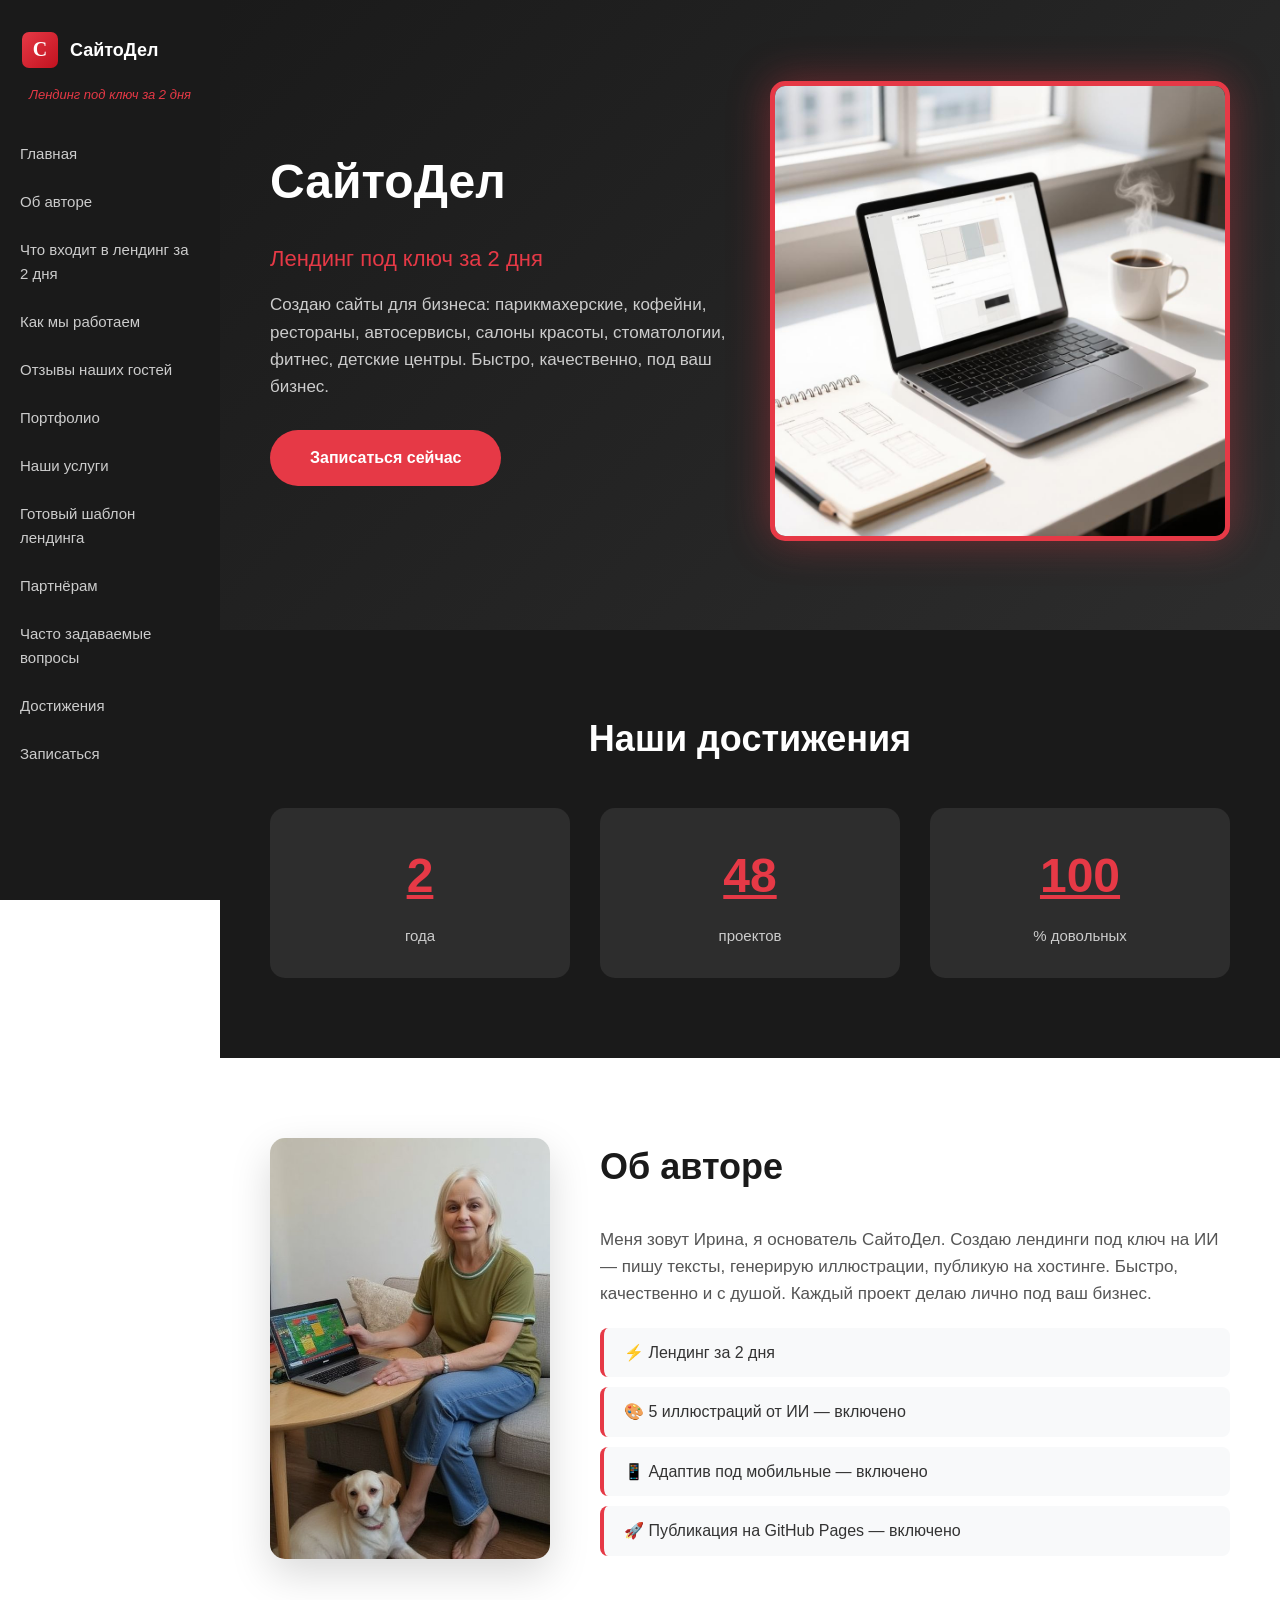
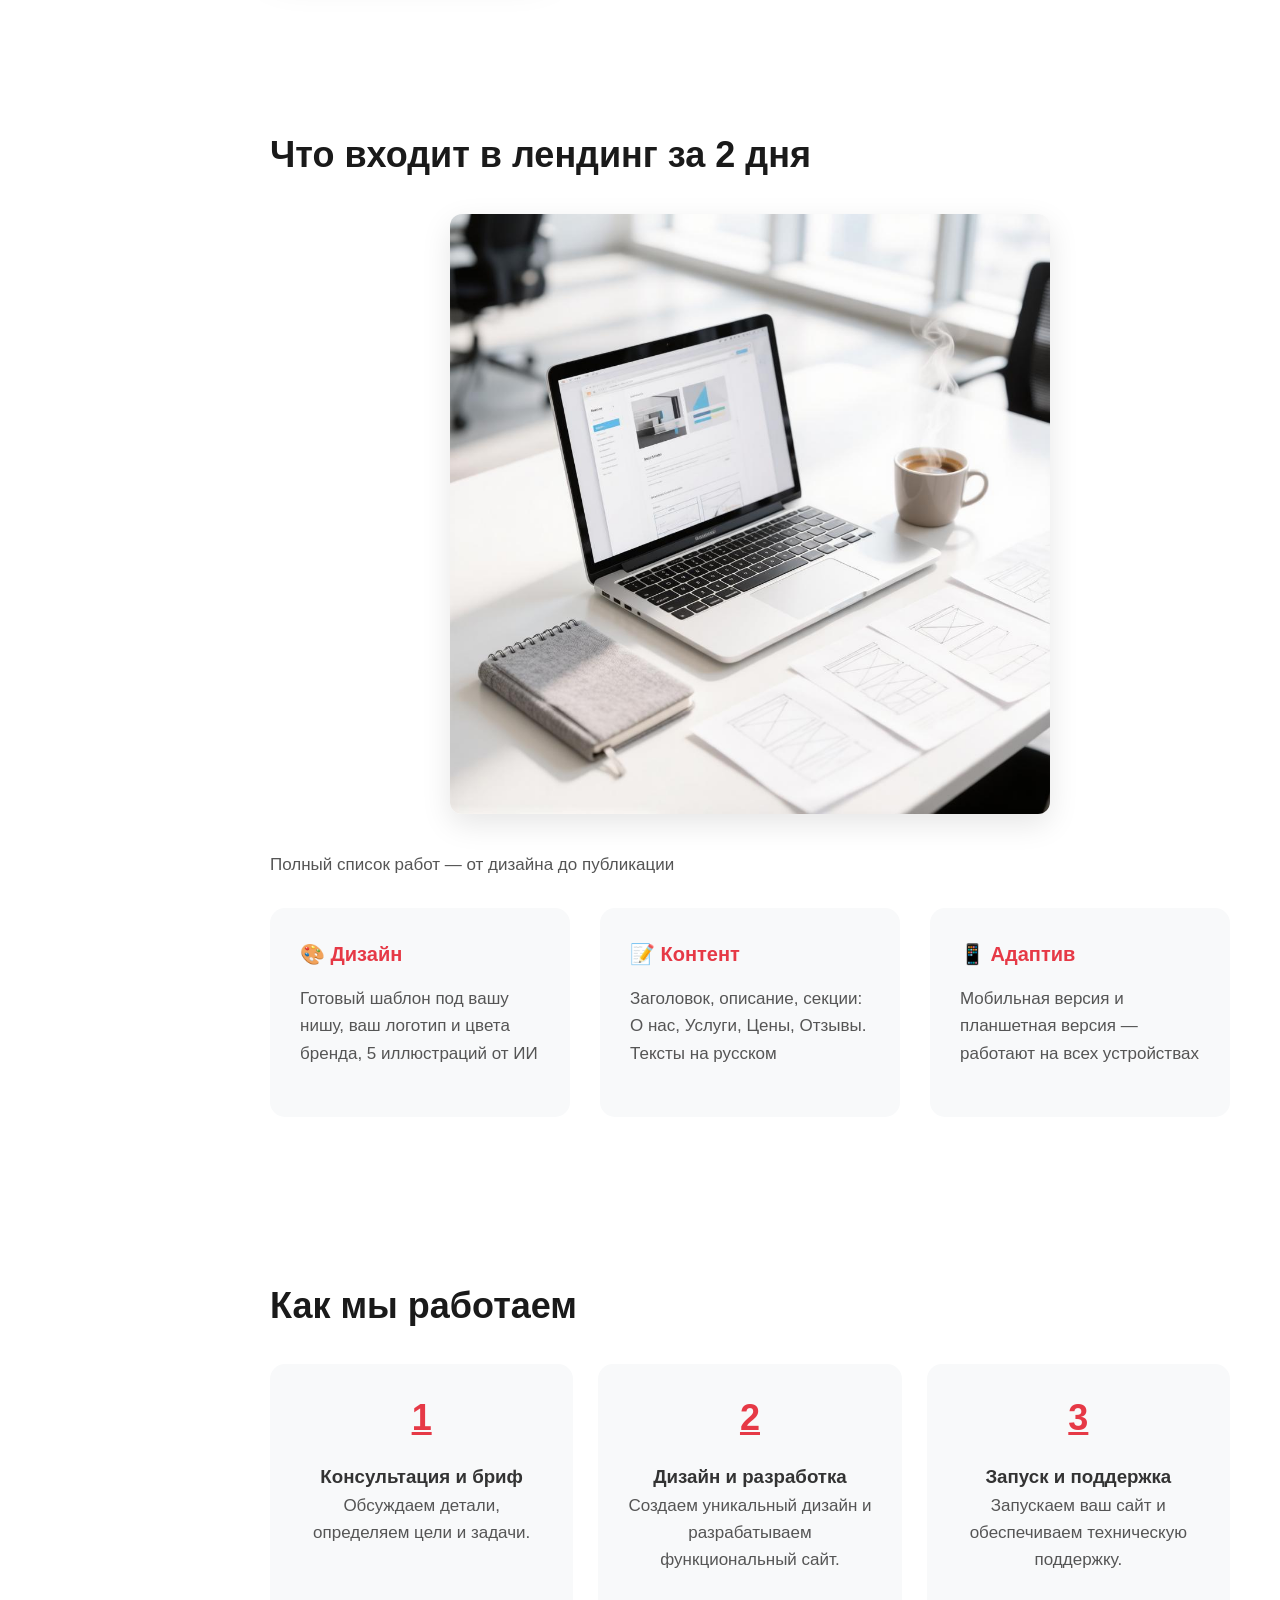
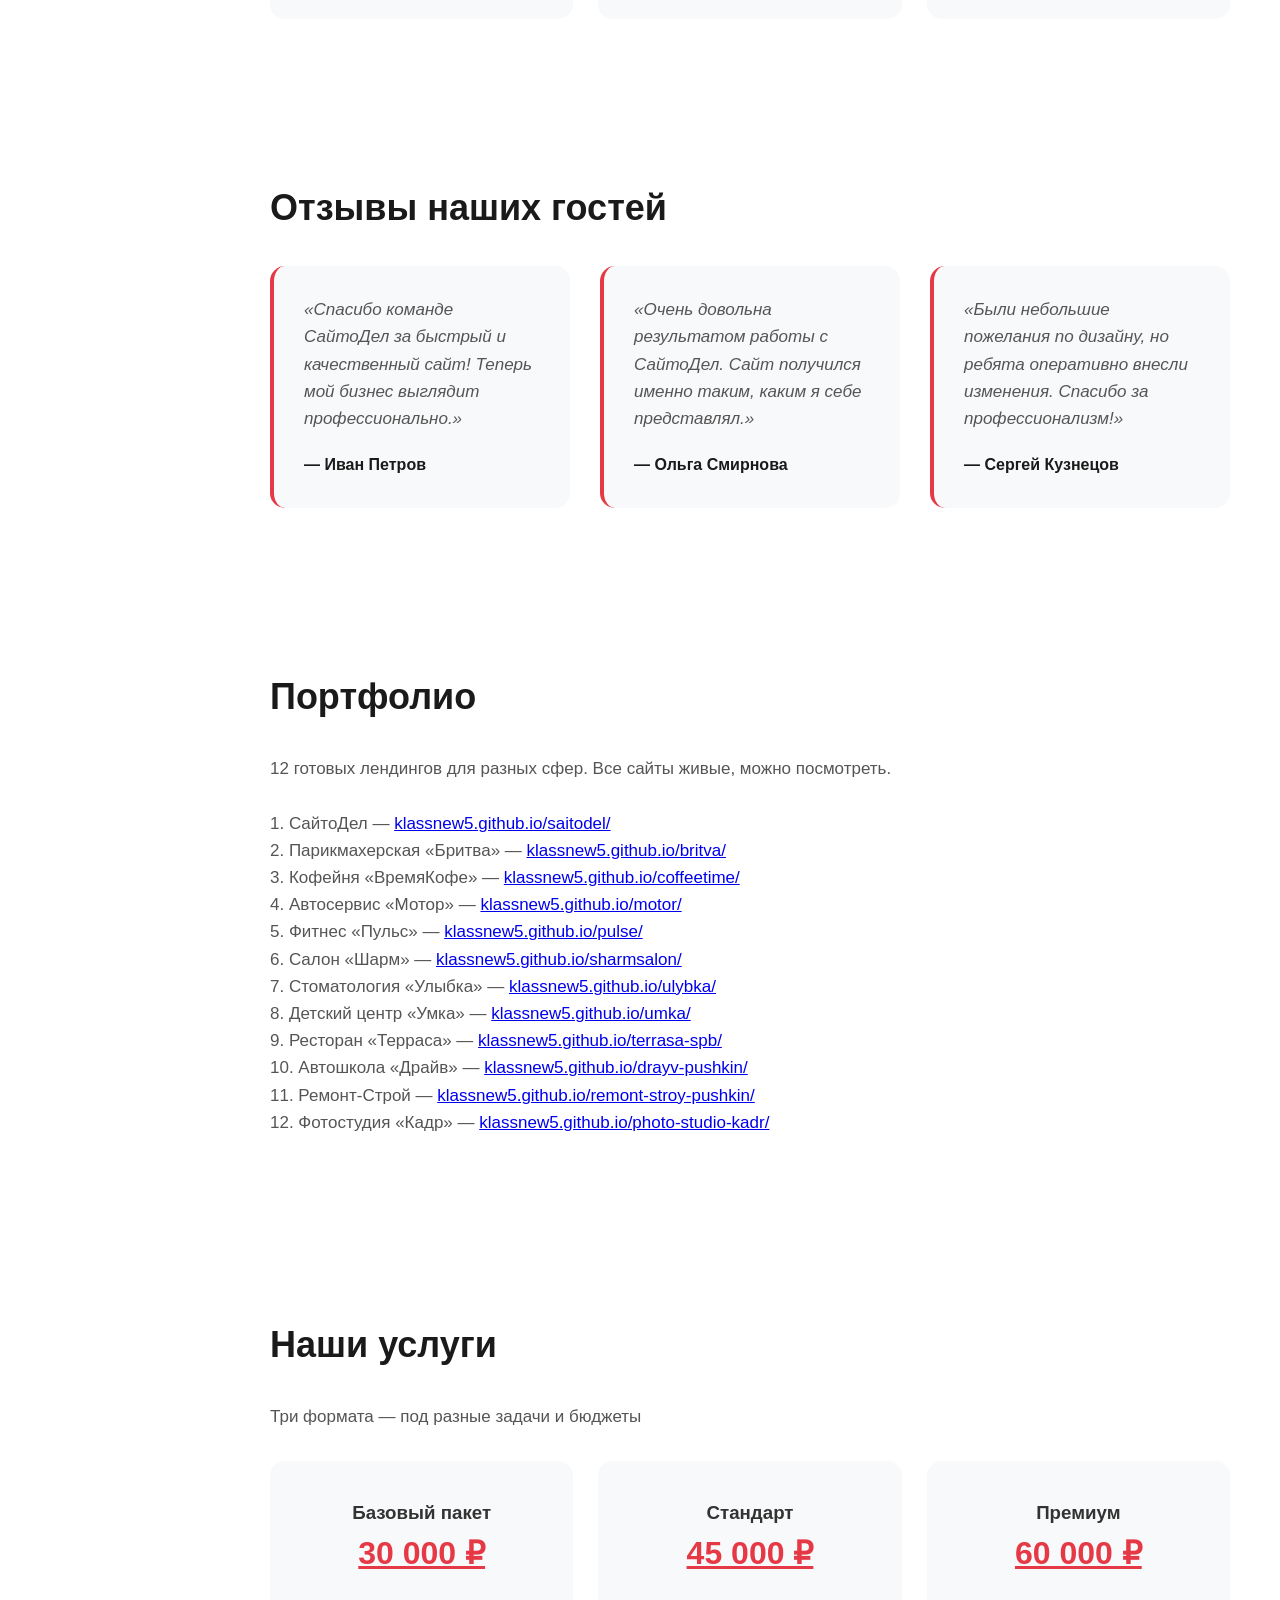
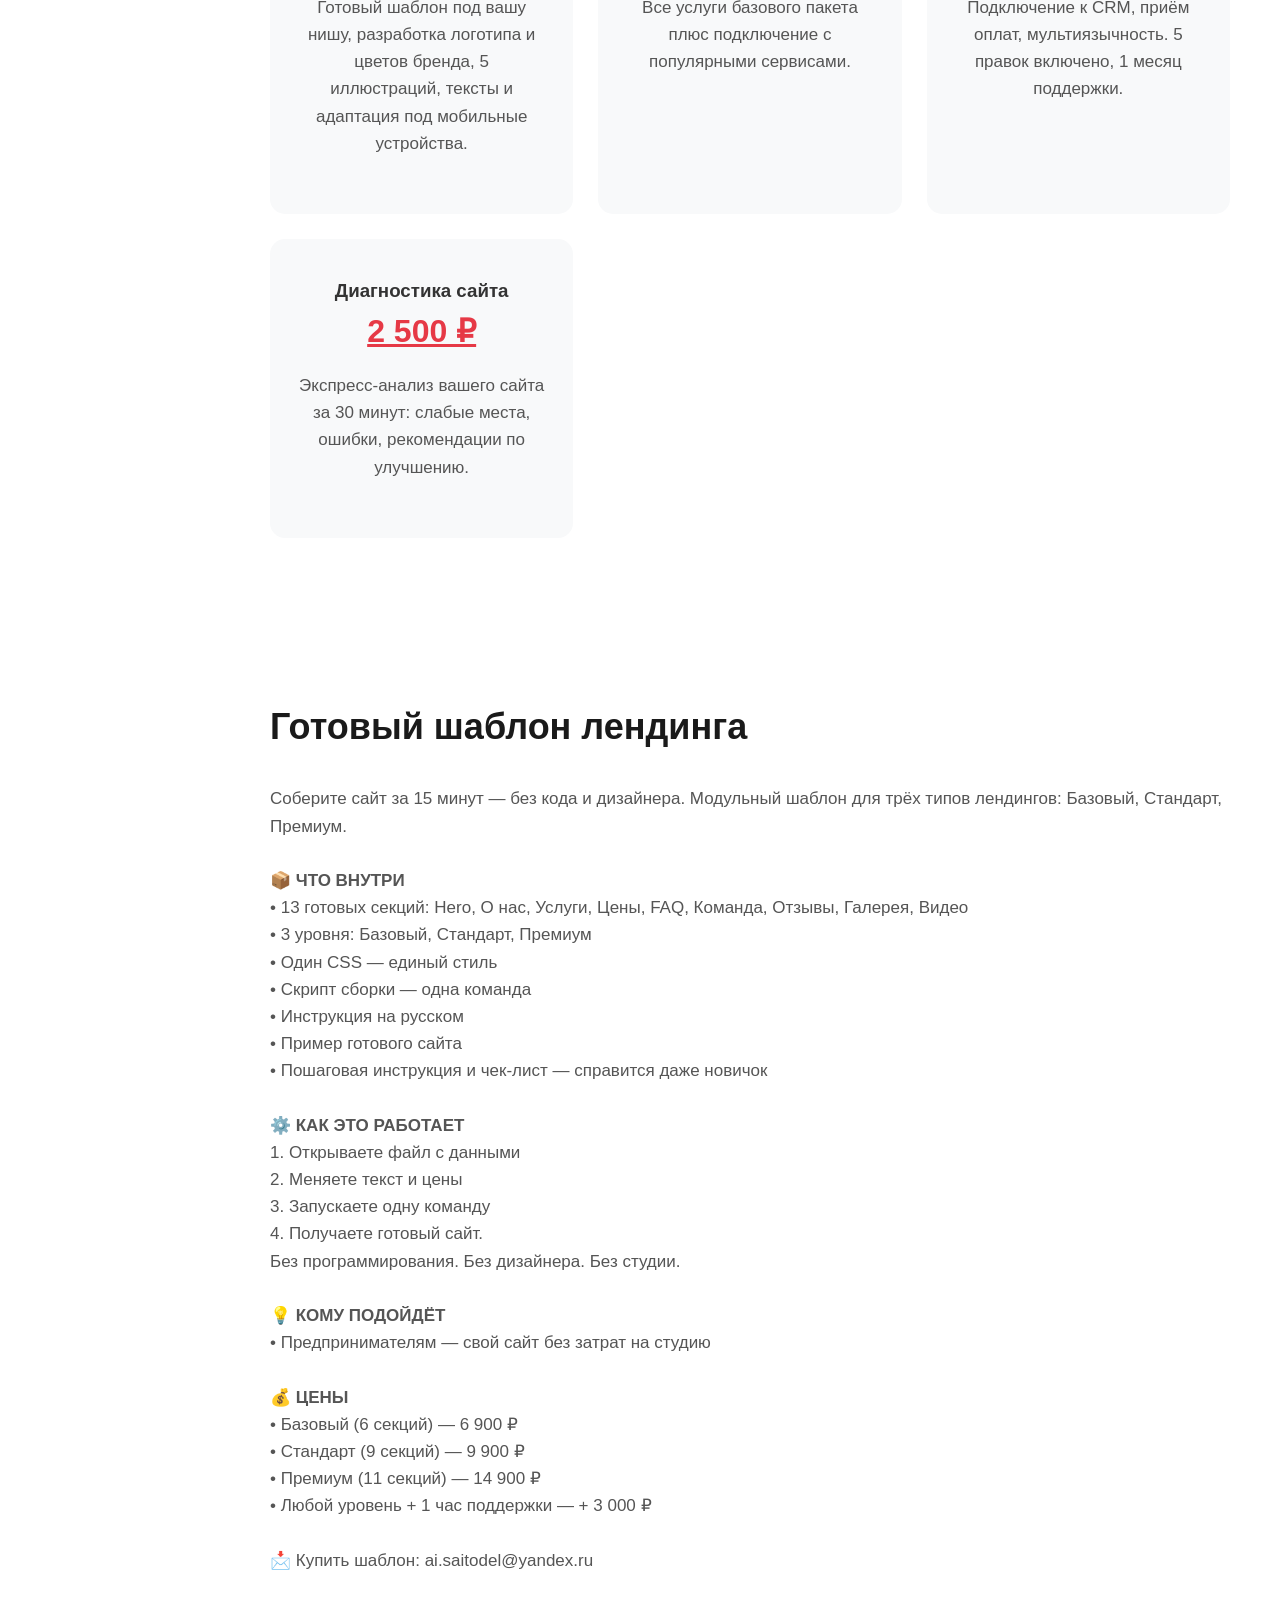
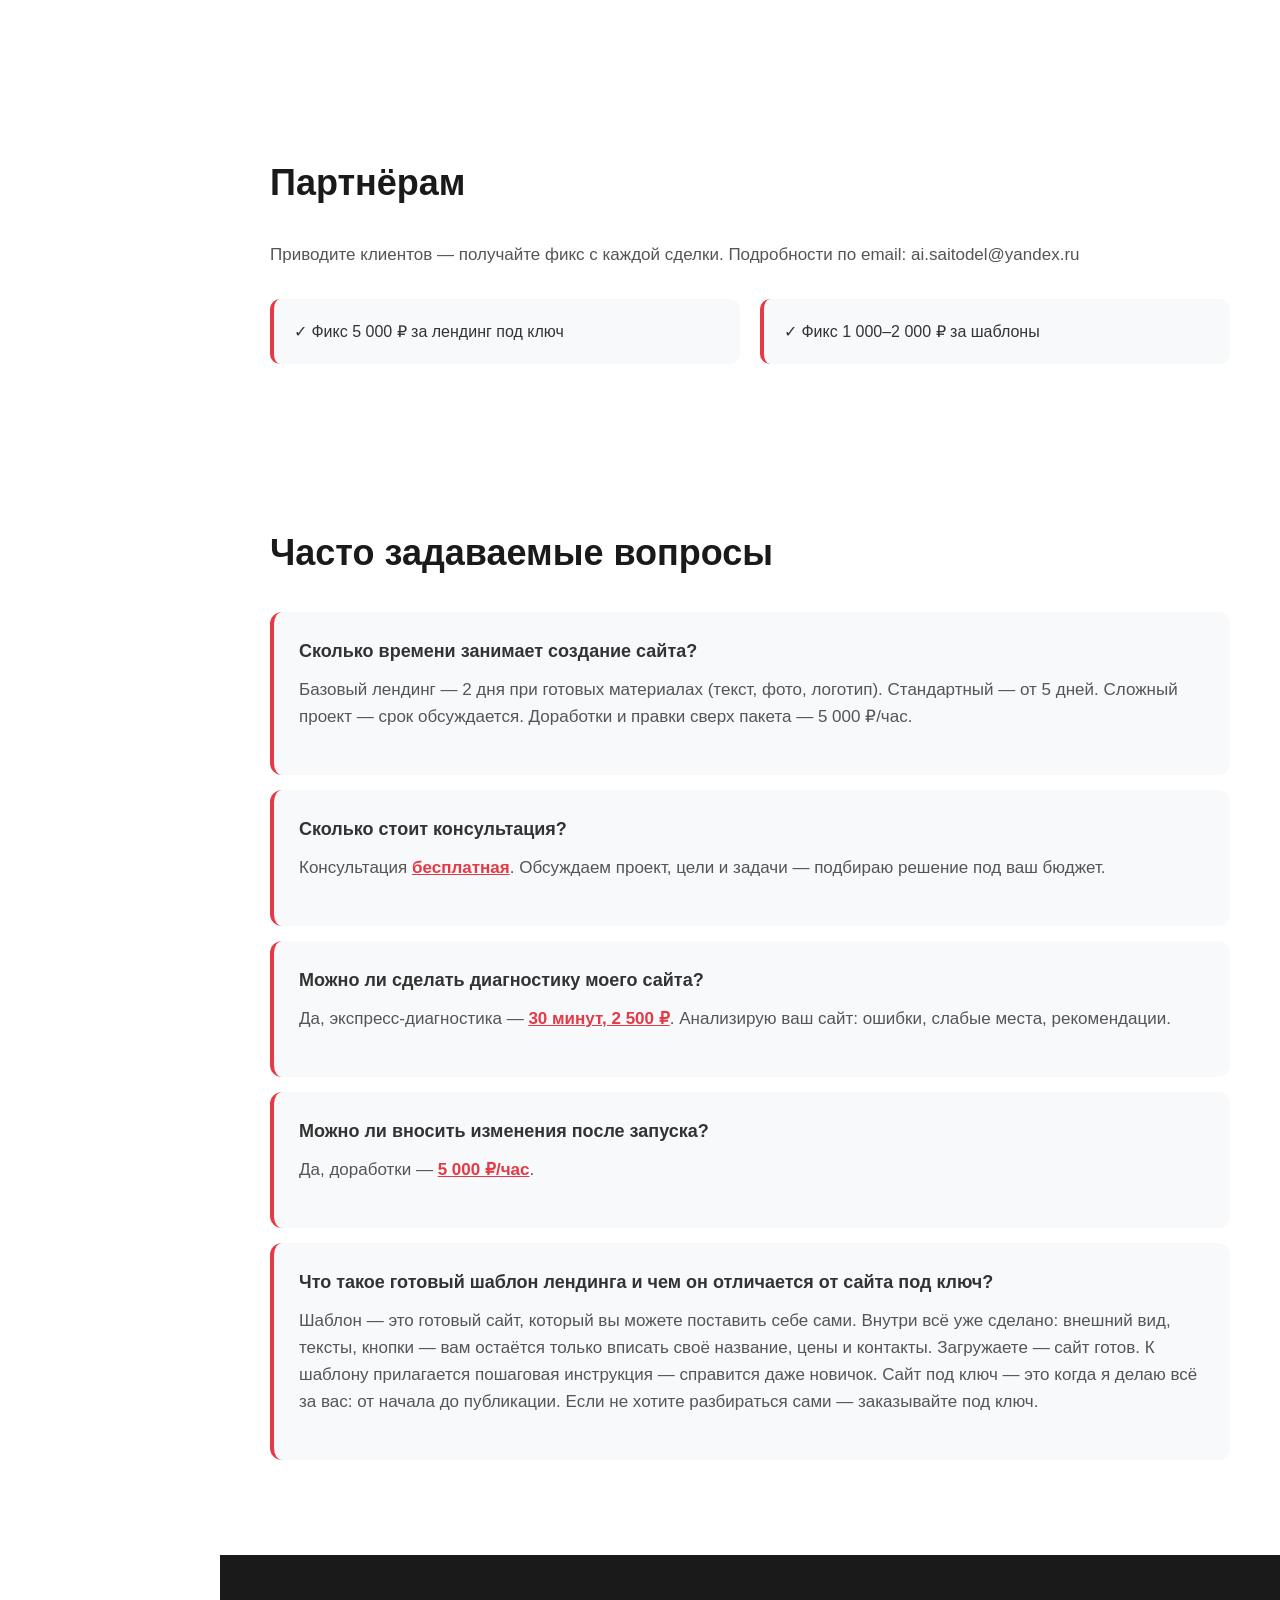
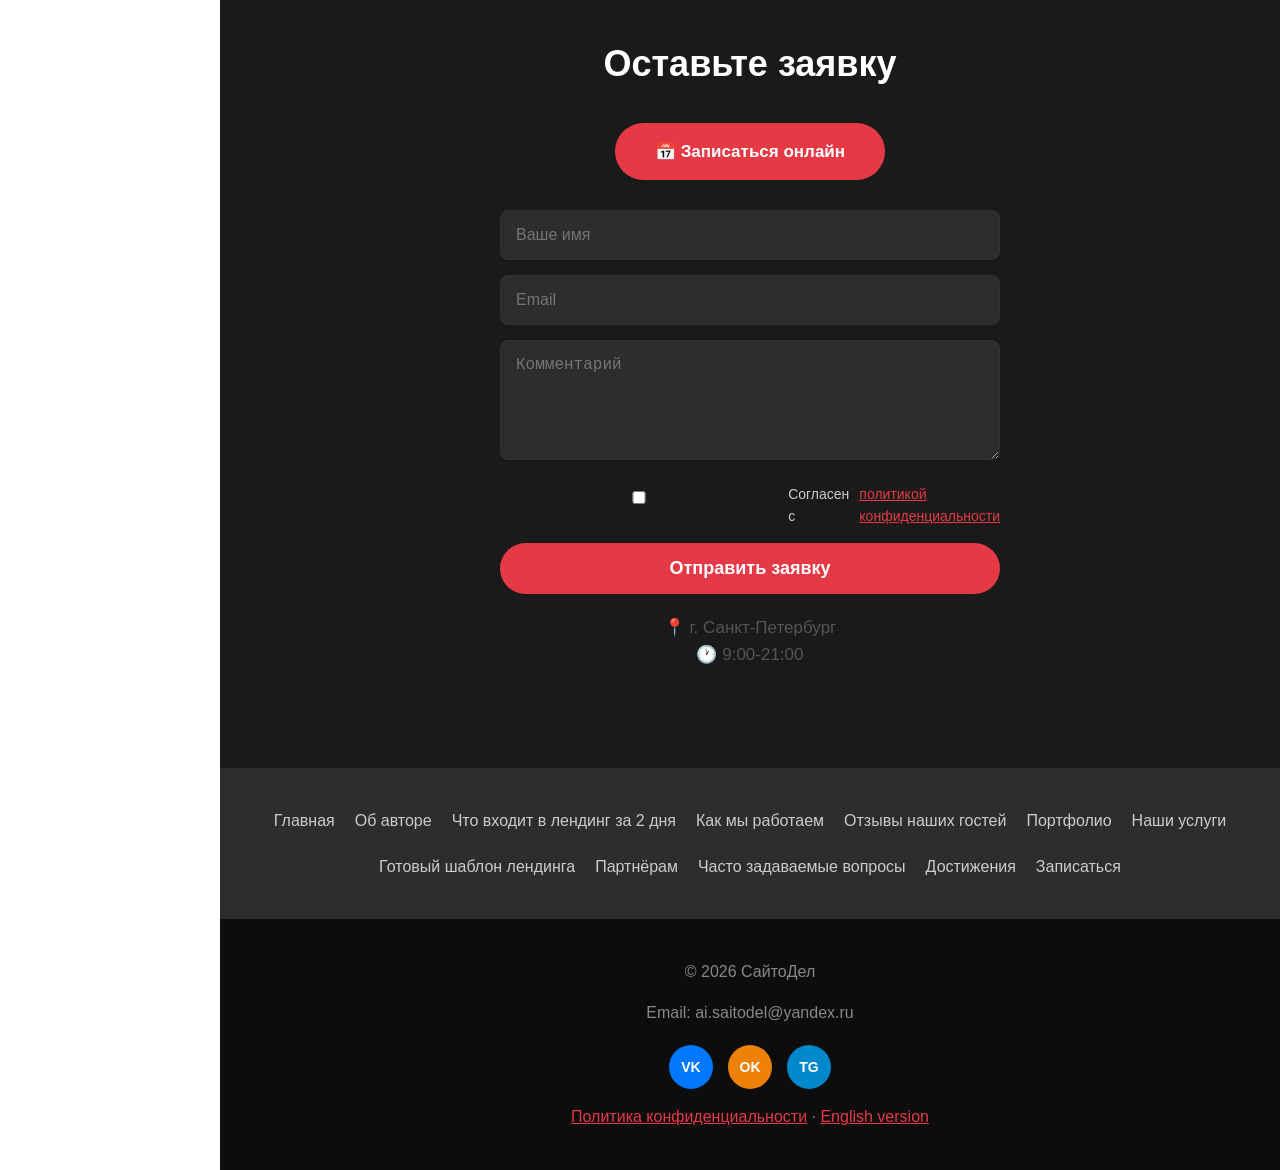
==== index.html @ d31af481 "Портфолио: 12 работ + Фотостудия Кадр" ====
<!DOCTYPE html>
<html lang="ru">
<head>
<meta charset="UTF-8">
<meta name="viewport" content="width=device-width, initial-scale=1.0">
<title>Создание сайтов под ключ за 2 дня | СайтоДел</title>
<meta name="description" content="Создай сайт своей мечты всего за 2 дня! Профессиональная разработка, адаптивный дизайн и SEO-оптимизация.">
<link rel="icon" href="images/favicon.png" type="image/png">
<link rel="stylesheet" href="style.css">
</head>
<body>
<aside class="sidebar">
<div class="sidebar-logo"><svg xmlns="http://www.w3.org/2000/svg" viewBox="0 0 200 200">
<defs>
<linearGradient id="g" x1="0%" y1="0%" x2="100%" y2="100%">
<stop offset="0%" style="stop-color:#e63946"/>
<stop offset="100%" style="stop-color:#c1121f"/>
</linearGradient>
</defs>
<rect x="10" y="10" width="180" height="180" rx="35" fill="url(#g)"/>
<text x="100" y="130" font-family="Arial Black" font-size="100" fill="white" text-anchor="middle">С</text>
</svg><span>СайтоДел</span></div>
<div class="sidebar-slogan">Лендинг под ключ за 2 дня</div>
<ul class="sidebar-menu"><li><a href="#hero">Главная</a></li><li><a href="#about_me">Об авторе</a></li><li><a href="#services">Что входит в лендинг за 2 дня</a></li><li><a href="#process">Как мы работаем</a></li><li><a href="#testimonials">Отзывы наших гостей</a></li><li><a href="#portfolio">Портфолио</a></li><li><a href="#pricing">Наши услуги</a></li><li><a href="#template">Готовый шаблон лендинга</a></li><li><a href="#partnership">Партнёрам</a></li><li><a href="#faq">Часто задаваемые вопросы</a></li><li><a href="#achievements">Достижения</a></li><li><a href="#contact">Записаться</a></li></ul>
</aside>
<main class="main-content">
<section class="hero" id="hero">
<div class="hero-content">
<h1>СайтоДел</h1>
<p class="subtitle">Лендинг под ключ за 2 дня</p>
<p class="description">Создаю сайты для бизнеса: парикмахерские, кофейни, рестораны, автосервисы, салоны красоты, стоматологии, фитнес, детские центры. Быстро, качественно, под ваш бизнес.</p>
<a href="#contact" class="cta-button">Записаться сейчас</a>
</div>
<div class="hero-img-wrap"><img src="images/hero.png" alt="Hero" class="hero-img"></div>
</section>
<section id="achievements" class="section achievements"><h2>Наши достижения</h2><div class="ach-grid"><div class="ach-card"><div class="ach-num"><span class="highlight">2</span></div><div class="ach-label">года</div></div><div class="ach-card"><div class="ach-num"><span class="highlight">48</span></div><div class="ach-label">проектов</div></div><div class="ach-card"><div class="ach-num"><span class="highlight">100</span></div><div class="ach-label">% довольных</div></div></div></section>

            <section id="about_me" class="section about-me">
                <div class="about-me-content">
                    <img src="images/about_me.jpg" alt="Автор" class="about-me-photo">
                    <div class="about-me-text">
                        <h2>Об авторе</h2>
                        <p>Меня зовут Ирина, я основатель СайтоДел. Создаю лендинги под ключ на ИИ — пишу тексты, генерирую иллюстрации, публикую на хостинге. Быстро, качественно и с душой. Каждый проект делаю лично под ваш бизнес.</p>
                        <ul class="features"><li>⚡ Лендинг за 2 дня</li><li>🎨 5 иллюстраций от ИИ — включено</li><li>📱 Адаптив под мобильные — включено</li><li>🚀 Публикация на GitHub Pages — включено</li></ul>
                    </div>
                </div>
            </section>
            <section id="services" class="section"><div class="section-content"><h2>Что входит в лендинг за 2 дня</h2><div class="img-wrap"><img src="images/services.png" alt="Что входит в лендинг за 2 дня" class="section-img"></div><p>Полный список работ — от дизайна до публикации</p><div class="items-grid"><div class="item"><h3>🎨 Дизайн</h3><p>Готовый шаблон под вашу нишу, ваш логотип и цвета бренда, 5 иллюстраций от ИИ</p></div><div class="item"><h3>📝 Контент</h3><p>Заголовок, описание, секции: О нас, Услуги, Цены, Отзывы. Тексты на русском</p></div><div class="item"><h3>📱 Адаптив</h3><p>Мобильная версия и планшетная версия — работают на всех устройствах</p></div></div></div></section><section id="process" class="section"><div class="section-content"><h2>Как мы работаем</h2><p></p><div class="process-grid"><div class="process-step"><div class="step-num"><span class="highlight">1</span></div><h3>Консультация и бриф</h3><p>Обсуждаем детали, определяем цели и задачи.</p></div><div class="process-step"><div class="step-num"><span class="highlight">2</span></div><h3>Дизайн и разработка</h3><p>Создаем уникальный дизайн и разрабатываем функциональный сайт.</p></div><div class="process-step"><div class="step-num"><span class="highlight">3</span></div><h3>Запуск и поддержка</h3><p>Запускаем ваш сайт и обеспечиваем техническую поддержку.</p></div></div></div></section><section id="testimonials" class="section"><div class="section-content"><h2>Отзывы наших гостей</h2><p></p><div class="items-grid"><div class="item testimonial"><p>«Спасибо команде СайтоДел за быстрый и качественный сайт! Теперь мой бизнес выглядит профессионально.»</p><strong>— Иван Петров</strong></div><div class="item testimonial"><p>«Очень довольна результатом работы с СайтоДел. Сайт получился именно таким, каким я себе представлял.»</p><strong>— Ольга Смирнова</strong></div><div class="item testimonial"><p>«Были небольшие пожелания по дизайну, но ребята оперативно внесли изменения. Спасибо за профессионализм!»</p><strong>— Сергей Кузнецов</strong></div></div></div></section><section id="portfolio" class="section"><div class="section-content"><h2>Портфолио</h2><p>12 готовых лендингов для разных сфер. Все сайты живые, можно посмотреть.<br><br>1. СайтоДел — <a href="https://klassnew5.github.io/saitodel/" target="_blank">klassnew5.github.io/saitodel/</a><br>2. Парикмахерская «Бритва» — <a href="https://klassnew5.github.io/britva/" target="_blank">klassnew5.github.io/britva/</a><br>3. Кофейня «ВремяКофе» — <a href="https://klassnew5.github.io/coffeetime/" target="_blank">klassnew5.github.io/coffeetime/</a><br>4. Автосервис «Мотор» — <a href="https://klassnew5.github.io/motor/" target="_blank">klassnew5.github.io/motor/</a><br>5. Фитнес «Пульс» — <a href="https://klassnew5.github.io/pulse/" target="_blank">klassnew5.github.io/pulse/</a><br>6. Салон «Шарм» — <a href="https://klassnew5.github.io/sharmsalon/" target="_blank">klassnew5.github.io/sharmsalon/</a><br>7. Стоматология «Улыбка» — <a href="https://klassnew5.github.io/ulybka/" target="_blank">klassnew5.github.io/ulybka/</a><br>8. Детский центр «Умка» — <a href="https://klassnew5.github.io/umka/" target="_blank">klassnew5.github.io/umka/</a><br>9. Ресторан «Терраса» — <a href="https://klassnew5.github.io/terrasa-spb/" target="_blank">klassnew5.github.io/terrasa-spb/</a><br>10. Автошкола «Драйв» — <a href="https://klassnew5.github.io/drayv-pushkin/" target="_blank">klassnew5.github.io/drayv-pushkin/</a><br>11. Ремонт-Строй — <a href="https://klassnew5.github.io/remont-stroy-pushkin/" target="_blank">klassnew5.github.io/remont-stroy-pushkin/</a><br>12. Фотостудия «Кадр» — <a href="https://klassnew5.github.io/photo-studio-kadr/" target="_blank">klassnew5.github.io/photo-studio-kadr/</a></p></div></section><section id="pricing" class="section"><div class="section-content"><h2>Наши услуги</h2><p>Три формата — под разные задачи и бюджеты</p><div class="pricing-grid"><div class="price-card"><h3>Базовый пакет</h3><div class="price"><span class="highlight">30 000 ₽</span></div><p>Готовый шаблон под вашу нишу, разработка логотипа и цветов бренда, 5 иллюстраций, тексты и адаптация под мобильные устройства.</p></div><div class="price-card"><h3>Стандарт</h3><div class="price"><span class="highlight">45 000 ₽</span></div><p>Все услуги базового пакета плюс подключение с популярными сервисами.</p></div><div class="price-card"><h3>Премиум</h3><div class="price"><span class="highlight">60 000 ₽</span></div><p>Подключение к CRM, приём оплат, мультиязычность. 5 правок включено, 1 месяц поддержки.</p></div><div class="price-card"><h3>Диагностика сайта</h3><div class="price"><span class="highlight">2 500 ₽</span></div><p>Экспресс-анализ вашего сайта за 30 минут: слабые места, ошибки, рекомендации по улучшению.</p></div></div></div></section><section id="template" class="section"><div class="section-content"><h2>Готовый шаблон лендинга</h2><p>Соберите сайт за 15 минут — без кода и дизайнера. Модульный шаблон для трёх типов лендингов: Базовый, Стандарт, Премиум.<br><br><strong>📦 ЧТО ВНУТРИ</strong><br>• 13 готовых секций: Hero, О нас, Услуги, Цены, FAQ, Команда, Отзывы, Галерея, Видео<br>• 3 уровня: Базовый, Стандарт, Премиум<br>• Один CSS — единый стиль<br>• Скрипт сборки — одна команда<br>• Инструкция на русском<br>• Пример готового сайта<br>• Пошаговая инструкция и чек-лист — справится даже новичок<br><br><strong>⚙️ КАК ЭТО РАБОТАЕТ</strong><br>1. Открываете файл с данными<br>2. Меняете текст и цены<br>3. Запускаете одну команду<br>4. Получаете готовый сайт.<br>Без программирования. Без дизайнера. Без студии.<br><br><strong>💡 КОМУ ПОДОЙДЁТ</strong><br>• Предпринимателям — свой сайт без затрат на студию<br><br><strong>💰 ЦЕНЫ</strong><br>• Базовый (6 секций) — 6 900 ₽<br>• Стандарт (9 секций) — 9 900 ₽<br>• Премиум (11 секций) — 14 900 ₽<br>• Любой уровень + 1 час поддержки — + 3 000 ₽<br><br>📩 Купить шаблон: ai.saitodel@yandex.ru</p></div></section><section id="partnership" class="section"><div class="section-content"><h2>Партнёрам</h2><p>Приводите клиентов — получайте фикс с каждой сделки. Подробности по email: ai.saitodel@yandex.ru</p><ul class="features"><li>✓ Фикс 5 000 ₽ за лендинг под ключ</li><li>✓ Фикс 1 000–2 000 ₽ за шаблоны</li></ul></div></section><section id="faq" class="section"><div class="section-content"><h2>Часто задаваемые вопросы</h2><p></p><div class="faq-list"><div class="faq-item"><h3>Сколько времени занимает создание сайта?</h3><p>Базовый лендинг — 2 дня при готовых материалах (текст, фото, логотип). Стандартный — от 5 дней. Сложный проект — срок обсуждается. Доработки и правки сверх пакета — 5 000 ₽/час.</p></div><div class="faq-item"><h3>Сколько стоит консультация?</h3><p>Консультация <span class="highlight">бесплатная</span>. Обсуждаем проект, цели и задачи — подбираю решение под ваш бюджет.</p></div><div class="faq-item"><h3>Можно ли сделать диагностику моего сайта?</h3><p>Да, экспресс-диагностика — <span class="highlight">30 минут, 2 500 ₽</span>. Анализирую ваш сайт: ошибки, слабые места, рекомендации.</p></div><div class="faq-item"><h3>Можно ли вносить изменения после запуска?</h3><p>Да, доработки — <span class="highlight">5 000 ₽/час</span>.</p></div><div class="faq-item"><h3>Что такое готовый шаблон лендинга и чем он отличается от сайта под ключ?</h3><p>Шаблон — это готовый сайт, который вы можете поставить себе сами. Внутри всё уже сделано: внешний вид, тексты, кнопки — вам остаётся только вписать своё название, цены и контакты. Загружаете — сайт готов. К шаблону прилагается пошаговая инструкция — справится даже новичок. Сайт под ключ — это когда я делаю всё за вас: от начала до публикации. Если не хотите разбираться сами — заказывайте под ключ.</p></div></div></div></section>


<section id="contact" class="section contact">
<h2>Оставьте заявку</h2>
<p class="calendly-link"><a href="https://calendly.com/" target="_blank" class="cta-button">📅 Записаться онлайн</a></p>
<form id="contact-form">
<input type="text" placeholder="Ваше имя" required>
<input type="text" placeholder="Email" required>
<textarea placeholder="Комментарий"></textarea>
<label class="checkbox-label"><input type="checkbox" required> Согласен с <a href="privacy.html" target="_blank">политикой конфиденциальности</a></label>
<button type="submit">Отправить заявку</button>
</form>

<p class="contact-info">📍 г. Санкт-Петербург<br>🕐 9:00-21:00</p>
</section>
<nav class="bottom-menu"><ul><li><a href="#hero">Главная</a></li><li><a href="#about_me">Об авторе</a></li><li><a href="#services">Что входит в лендинг за 2 дня</a></li><li><a href="#process">Как мы работаем</a></li><li><a href="#testimonials">Отзывы наших гостей</a></li><li><a href="#portfolio">Портфолио</a></li><li><a href="#pricing">Наши услуги</a></li><li><a href="#template">Готовый шаблон лендинга</a></li><li><a href="#partnership">Партнёрам</a></li><li><a href="#faq">Часто задаваемые вопросы</a></li><li><a href="#achievements">Достижения</a></li><li><a href="#contact">Записаться</a></li></ul></nav>
<footer>
<p>© 2026 СайтоДел</p>
<div class="contacts"><p>Email: ai.saitodel@yandex.ru</p></div>
<div class="social-links"><a href="https://vk.ru/klassik5_dev" target="_blank" class="social-icon vk" title="ВКонтакте">VK</a><a href="https://ok.ru/group/70000058787189" target="_blank" class="social-icon ok" title="Одноклассники">OK</a><a href="https://t.me/saitodel_spb" target="_blank" class="social-icon tg" title="Telegram">TG</a></div>
<p class="privacy-link"><a href="privacy.html">Политика конфиденциальности</a> · <a href="en.html">English version</a></p>
</footer>
</main>
<script src="script.js"></script>
</body>
</html>
---- style.css ----
* { margin: 0; padding: 0; box-sizing: border-box; }
body { font-family: 'Segoe UI', sans-serif; line-height: 1.6; color: #333; background: #fff; }
.sidebar { position: fixed; left: 0; top: 0; width: 220px; height: 100vh; background: #1a1a1a; color: #fff; padding: 30px 20px; overflow-y: auto; z-index: 100; }
.sidebar-logo { display: flex; align-items: center; gap: 10px; font-size: 18px; font-weight: bold; margin-bottom: 15px; word-break: break-word; }
.sidebar-logo svg { height: 40px; width: auto; flex-shrink: 0; }
.sidebar-slogan { color: #e63946; font-style: italic; font-size: 13px; margin-bottom: 30px; text-align: center; }
.sidebar-menu { list-style: none; }
.sidebar-menu li { margin-bottom: 12px; }
.sidebar-menu a { color: #ccc; text-decoration: none; font-size: 15px; display: block; padding: 6px 0; }
.sidebar-menu a:hover { color: #e63946; }
.main-content { margin-left: 220px; }
.hero { display: grid; grid-template-columns: 1fr 1fr; gap: 40px; padding: 80px 50px; background: linear-gradient(135deg, #1a1a1a 0%, #2d2d2d 100%); color: #fff; align-items: center; min-height: 70vh; }
.hero-content h1 { font-size: 48px; margin-bottom: 20px; }
.hero-content .subtitle { font-size: 22px; color: #e63946; margin-bottom: 15px; font-weight: 500; }
.hero-content .description { font-size: 17px; color: #ccc; margin-bottom: 30px; }
.hero-img-wrap { text-align: center; }
.hero-img { width: 100%; max-width: 500px; border: 5px solid #e63946; box-shadow: 0 0 40px rgba(230,57,70,0.4); border-radius: 15px; }
.cta-button { display: inline-block; background: #e63946; color: #fff; padding: 15px 40px; border-radius: 30px; text-decoration: none; font-weight: bold; transition: all 0.3s; }
.cta-button:hover { background: #c1121f; transform: scale(1.05); }
.section { padding: 80px 50px; max-width: 1100px; }
.section h2 { font-size: 36px; margin-bottom: 30px; color: #1a1a1a; }
.section p { font-size: 17px; color: #555; margin-bottom: 20px; }
.img-wrap { text-align: center; margin: 30px 0; }
.section-img { max-width: 600px; width: 100%; border-radius: 12px; box-shadow: 0 10px 30px rgba(0,0,0,0.1); }

/* Секция «Об авторе» — фото слева, текст справа */
.section.about-me { max-width: 1100px; }
.about-me-content { display: grid; grid-template-columns: 280px 1fr; gap: 50px; align-items: start; }
.about-me-photo { width: 100%; max-width: 280px; height: auto; border-radius: 15px; box-shadow: 0 10px 25px rgba(0,0,0,0.15); }
.about-me-photo { width: 100%; border-radius: 15px; box-shadow: 0 15px 40px rgba(0,0,0,0.15); }
.about-me-text h2 { text-align: left; }
.about-me-text .features { display: block; margin-top: 20px; }
.about-me-text .features li { background: #f8f9fa; padding: 12px 20px; border-radius: 8px; border-left: 4px solid #e63946; margin-bottom: 10px; font-weight: 500; }
@media (max-width: 900px) { .about-me-content { grid-template-columns: 1fr; } }

.features { list-style: none; display: grid; grid-template-columns: repeat(auto-fit, minmax(250px, 1fr)); gap: 20px; margin-top: 30px; }
.features li { background: #f8f9fa; padding: 20px; border-radius: 10px; border-left: 4px solid #e63946; font-weight: 500; }
.items-grid { display: grid; grid-template-columns: repeat(auto-fit, minmax(280px, 1fr)); gap: 30px; margin-top: 30px; }
.item { background: #f8f9fa; padding: 30px; border-radius: 15px; }
.item h3 { color: #e63946; margin-bottom: 15px; font-size: 20px; }
.testimonial { border-left: 4px solid #e63946; font-style: italic; }
.testimonial strong { display: block; margin-top: 10px; color: #1a1a1a; font-style: normal; }
.process-grid { display: grid; grid-template-columns: repeat(auto-fit, minmax(200px, 1fr)); gap: 25px; margin-top: 30px; }
.process-step { background: #f8f9fa; padding: 25px; border-radius: 15px; text-align: center; }
.step-num { font-size: 36px; font-weight: bold; color: #e63946; margin-bottom: 15px; }
.pricing-grid { display: grid; grid-template-columns: repeat(auto-fit, minmax(250px, 1fr)); gap: 25px; margin-top: 30px; }
.price-card { background: #f8f9fa; padding: 35px 25px; border-radius: 15px; text-align: center; border: 2px solid transparent; }
.price-card:hover { border-color: #e63946; }
.price { font-size: 32px; font-weight: bold; color: #e63946; margin-bottom: 15px; }
.faq-list { margin-top: 30px; }
.faq-item { background: #f8f9fa; padding: 25px; border-radius: 12px; margin-bottom: 15px; border-left: 4px solid #e63946; }
.faq-item h3 { margin-bottom: 10px; font-size: 18px; }
.highlight { color: #e63946; font-weight: bold; text-decoration: underline; }
.achievements { background: #1a1a1a; color: #fff; max-width: 100%; }
.achievements h2 { color: #fff; text-align: center; }
.ach-grid { display: grid; grid-template-columns: repeat(auto-fit, minmax(180px, 1fr)); gap: 30px; margin-top: 40px; }
.ach-card { text-align: center; padding: 30px 20px; background: #2d2d2d; border-radius: 15px; }
.ach-num { font-size: 48px; font-weight: bold; color: #e63946; margin-bottom: 10px; }
.ach-label { color: #ccc; font-size: 15px; }
.partners { background: #f8f9fa; max-width: 100%; }
.partners-grid { display: grid; grid-template-columns: repeat(auto-fit, minmax(180px, 1fr)); gap: 25px; margin-top: 30px; }
.partner-logo { background: #fff; padding: 30px; border-radius: 12px; text-align: center; font-weight: bold; color: #555; box-shadow: 0 5px 15px rgba(0,0,0,0.05); }
.certificates { max-width: 1100px; }
.certs-grid { display: grid; grid-template-columns: repeat(auto-fit, minmax(280px, 1fr)); gap: 25px; margin-top: 30px; }
.cert-item { background: #f8f9fa; padding: 30px; border-radius: 15px; border-left: 4px solid #e63946; }
.cert-item h3 { color: #1a1a1a; margin-bottom: 10px; }
.contact { background: #1a1a1a; color: #fff; max-width: 100%; padding: 80px 50px; }
.contact h2 { color: #fff; text-align: center; }
.calendly-link { text-align: center; margin: 20px 0; }
#contact-form { max-width: 500px; margin: 30px auto 0; }
#contact-form input, #contact-form textarea { width: 100%; padding: 15px; margin-bottom: 15px; border: 1px solid #333; border-radius: 8px; background: #2d2d2d; color: #fff; font-size: 16px; }
#contact-form textarea { height: 120px; }
.checkbox-label { display: flex; align-items: center; gap: 10px; color: #ccc; font-size: 14px; margin-bottom: 15px; }
.checkbox-label a { color: #e63946; }
#contact-form button { background: #e63946; color: #fff; padding: 15px 40px; border: none; border-radius: 30px; cursor: pointer; font-size: 18px; font-weight: bold; width: 100%; }
#contact-form button:hover { background: #c1121f; }
.map-wrap { max-width: 800px; margin: 40px auto 20px; border-radius: 15px; overflow: hidden; }
.contact-info { text-align: center; color: #ccc; margin-top: 20px; }
.bottom-menu { background: #2d2d2d; padding: 40px 50px; }
.bottom-menu ul { display: flex; flex-wrap: wrap; gap: 20px; list-style: none; justify-content: center; }
.bottom-menu a { color: #ccc; text-decoration: none; }
.bottom-menu a:hover { color: #e63946; }
footer { background: #0d0d0d; color: #888; padding: 40px 50px; text-align: center; }
footer .contacts { margin-top: 15px; }
.social-links { margin-top: 20px; display: flex; gap: 15px; justify-content: center; flex-wrap: wrap; }
.social-icon { display: inline-flex; align-items: center; justify-content: center; width: 44px; height: 44px; border-radius: 50%; background: #1a1a1a; color: #fff; text-decoration: none; font-weight: 700; font-size: 14px; transition: all 0.3s; }
.social-icon:hover { transform: translateY(-3px); box-shadow: 0 6px 16px rgba(230, 57, 70, 0.4); }
.social-icon.vk { background: #0077FF; }
.social-icon.ok { background: #EE8208; }
.social-icon.tg { background: #0088cc; }
.privacy-link { margin-top: 15px; }
.privacy-link a { color: #e63946; }
@media (max-width: 900px) {
.sidebar { position: static; width: 100%; height: auto; }
.sidebar-menu { display: flex; flex-wrap: wrap; gap: 15px; }
.main-content { margin-left: 0; }
.hero { grid-template-columns: 1fr; padding: 40px 20px; }
.hero-content h1 { font-size: 32px; }
.section { padding: 50px 20px; }
}
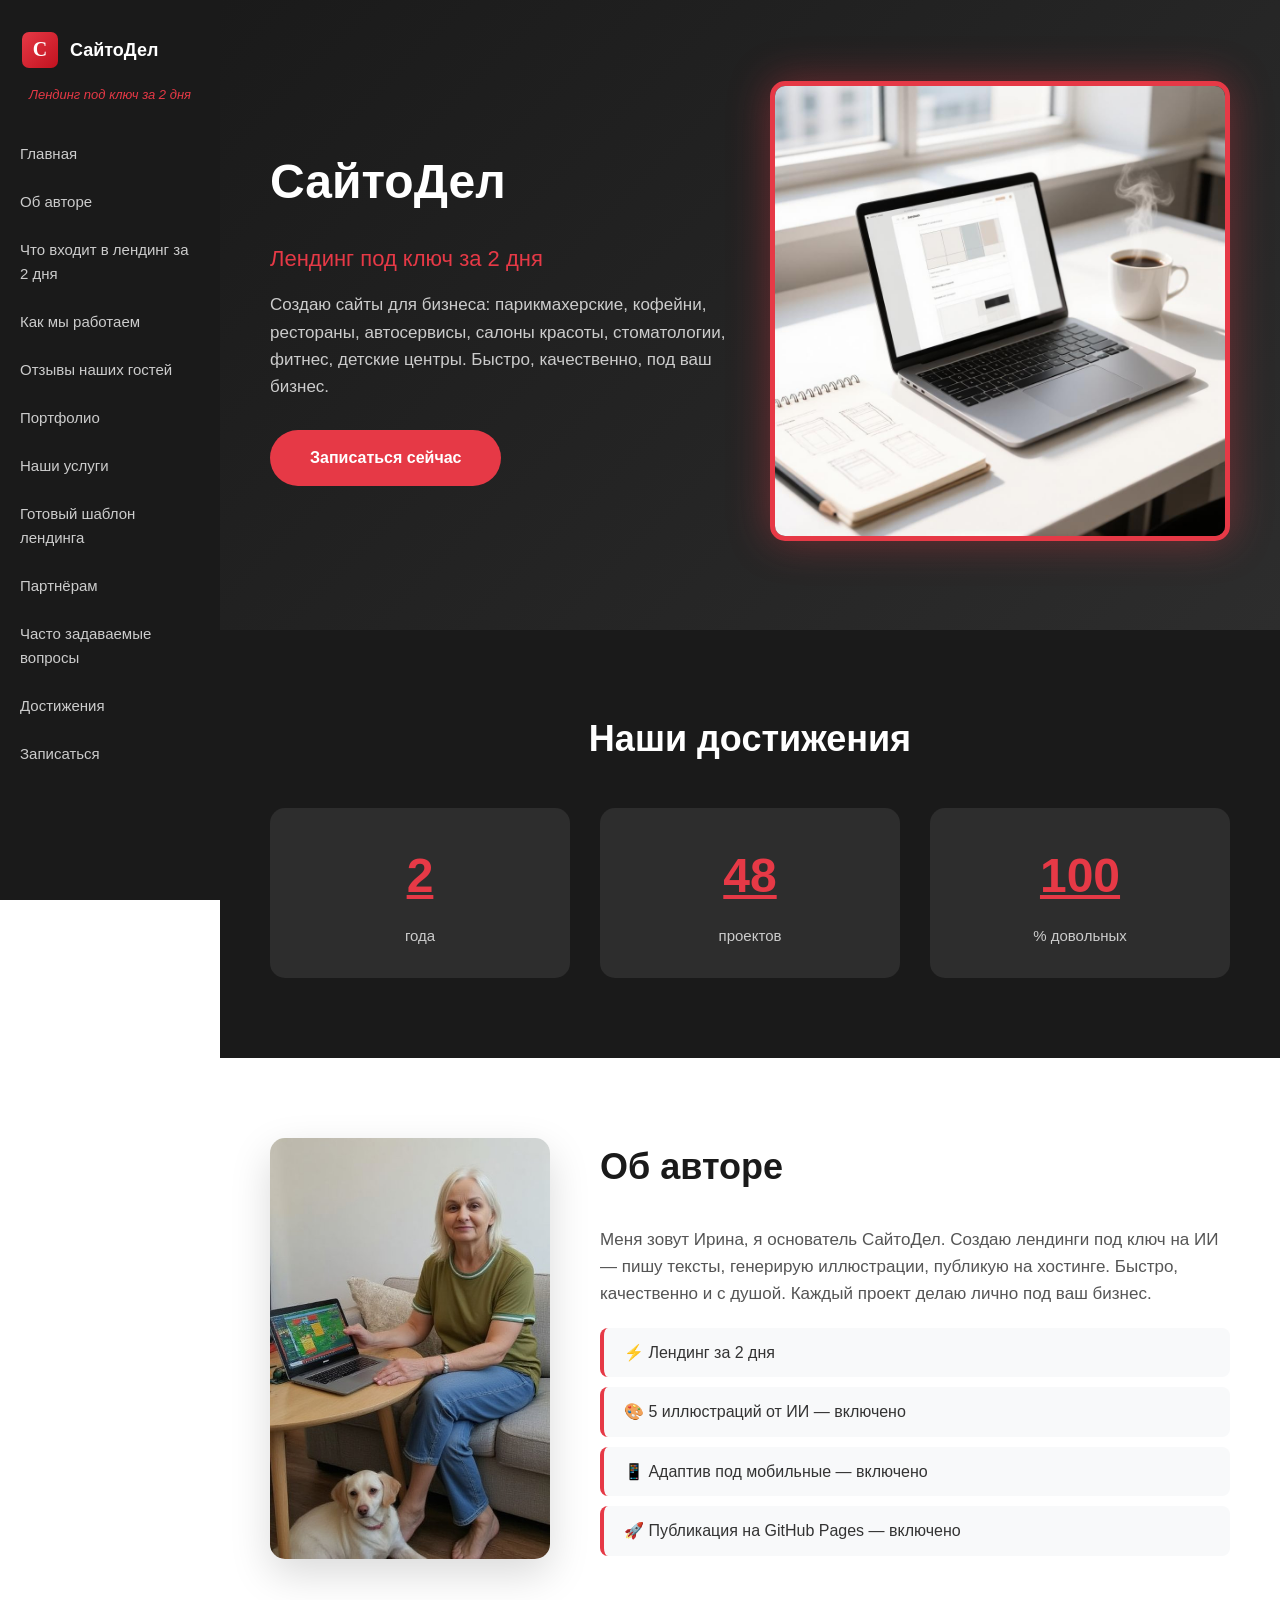
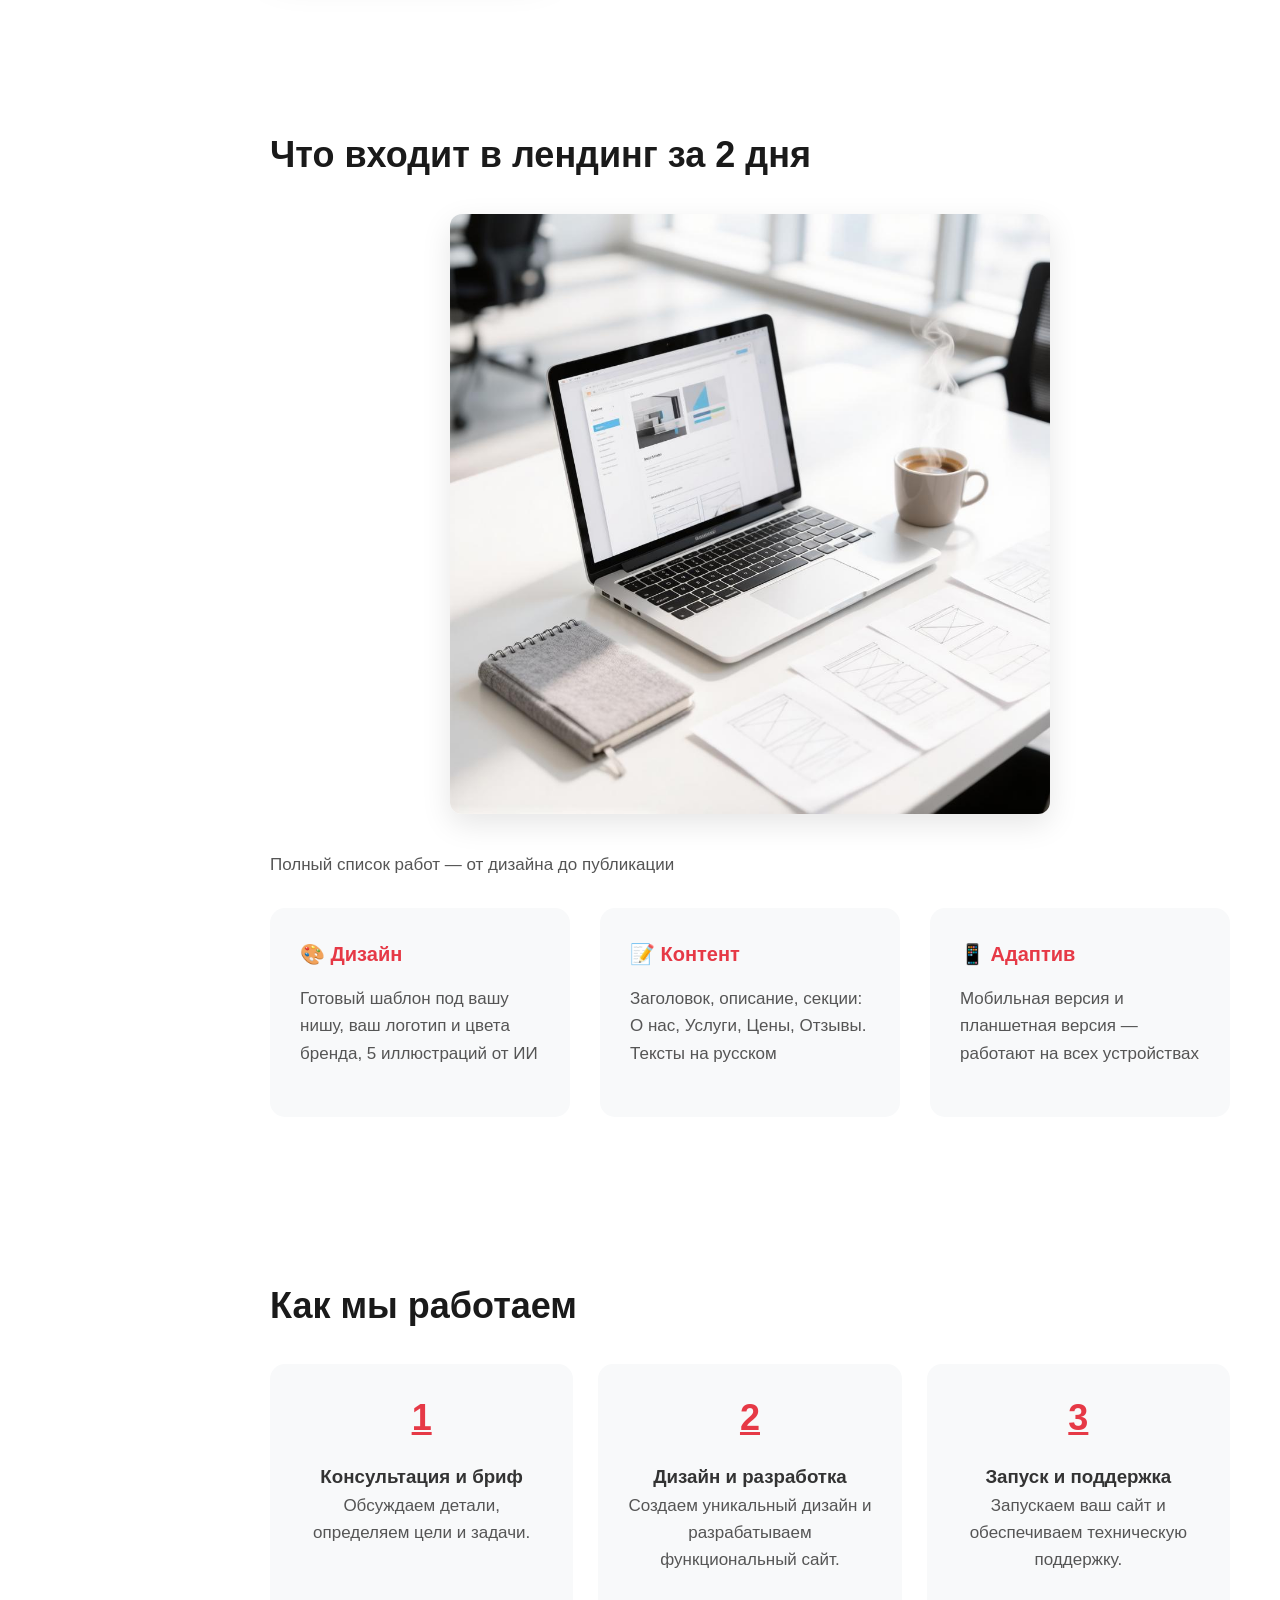
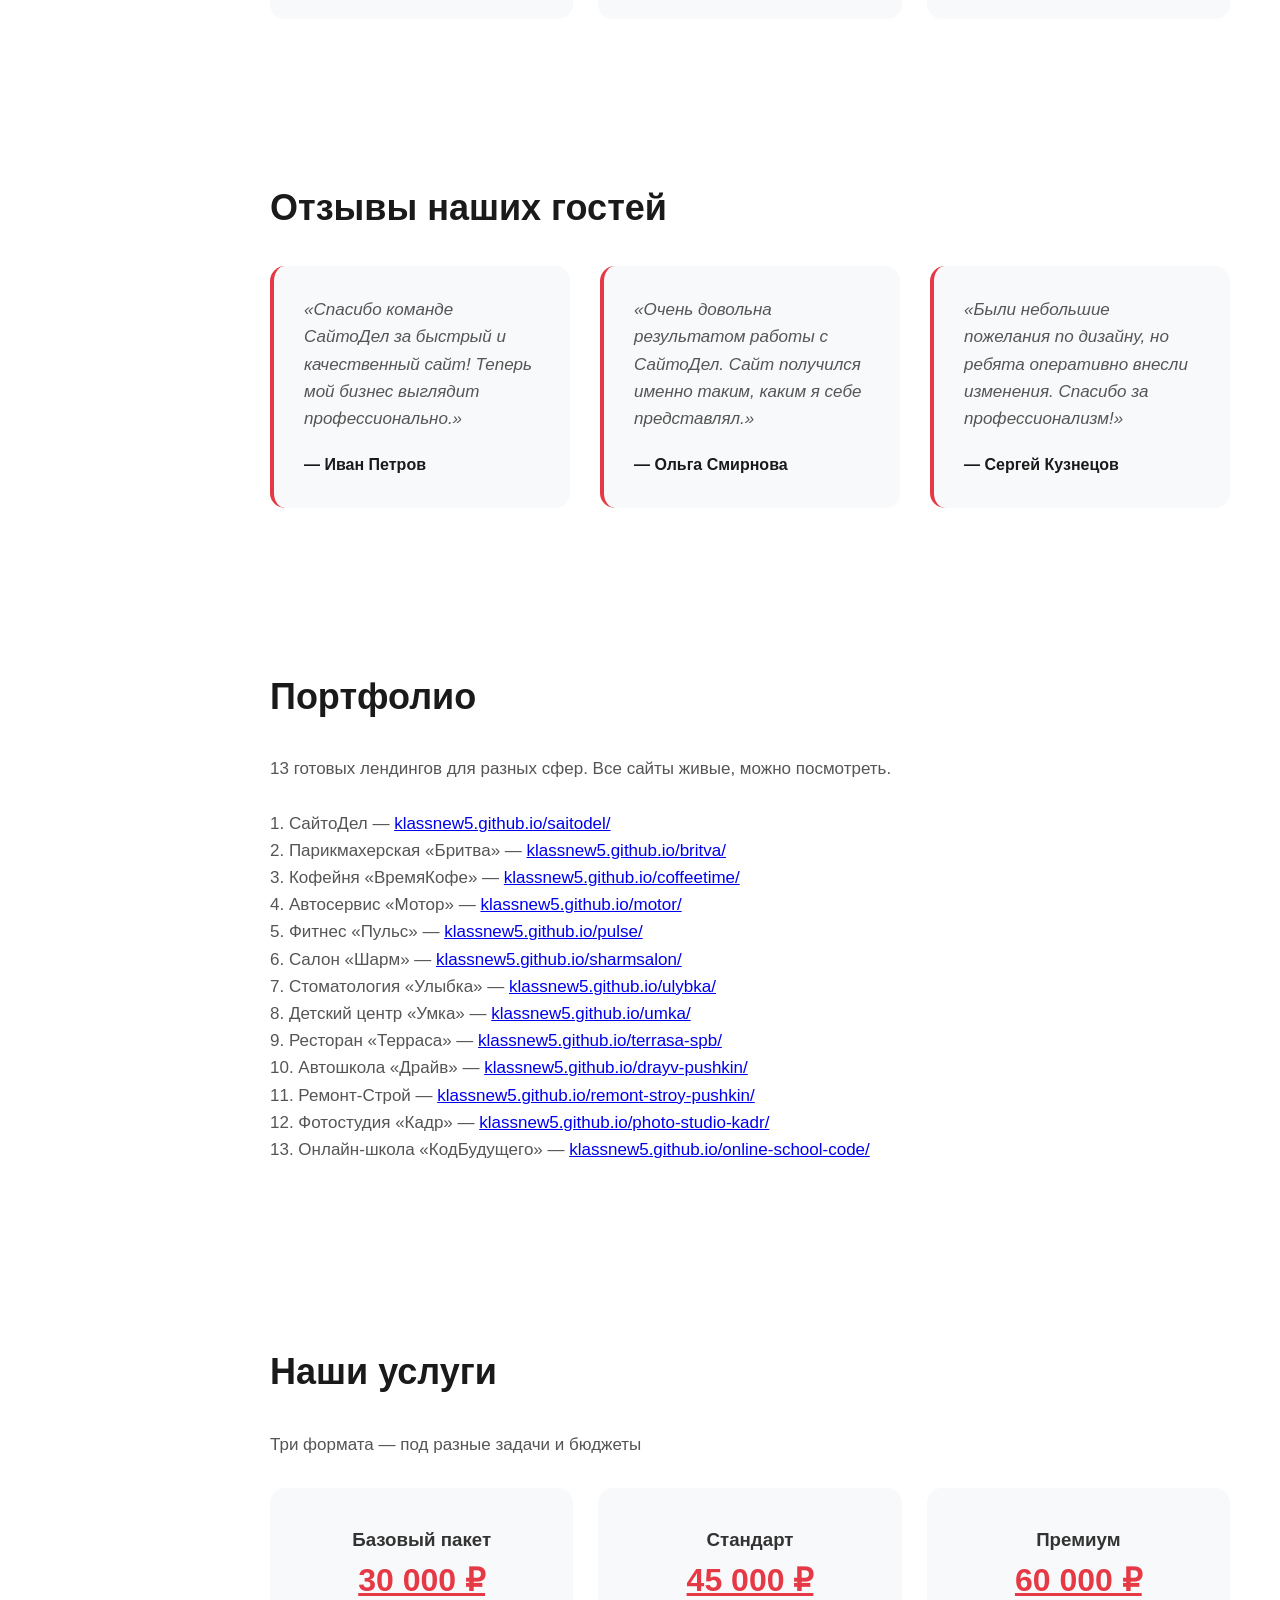
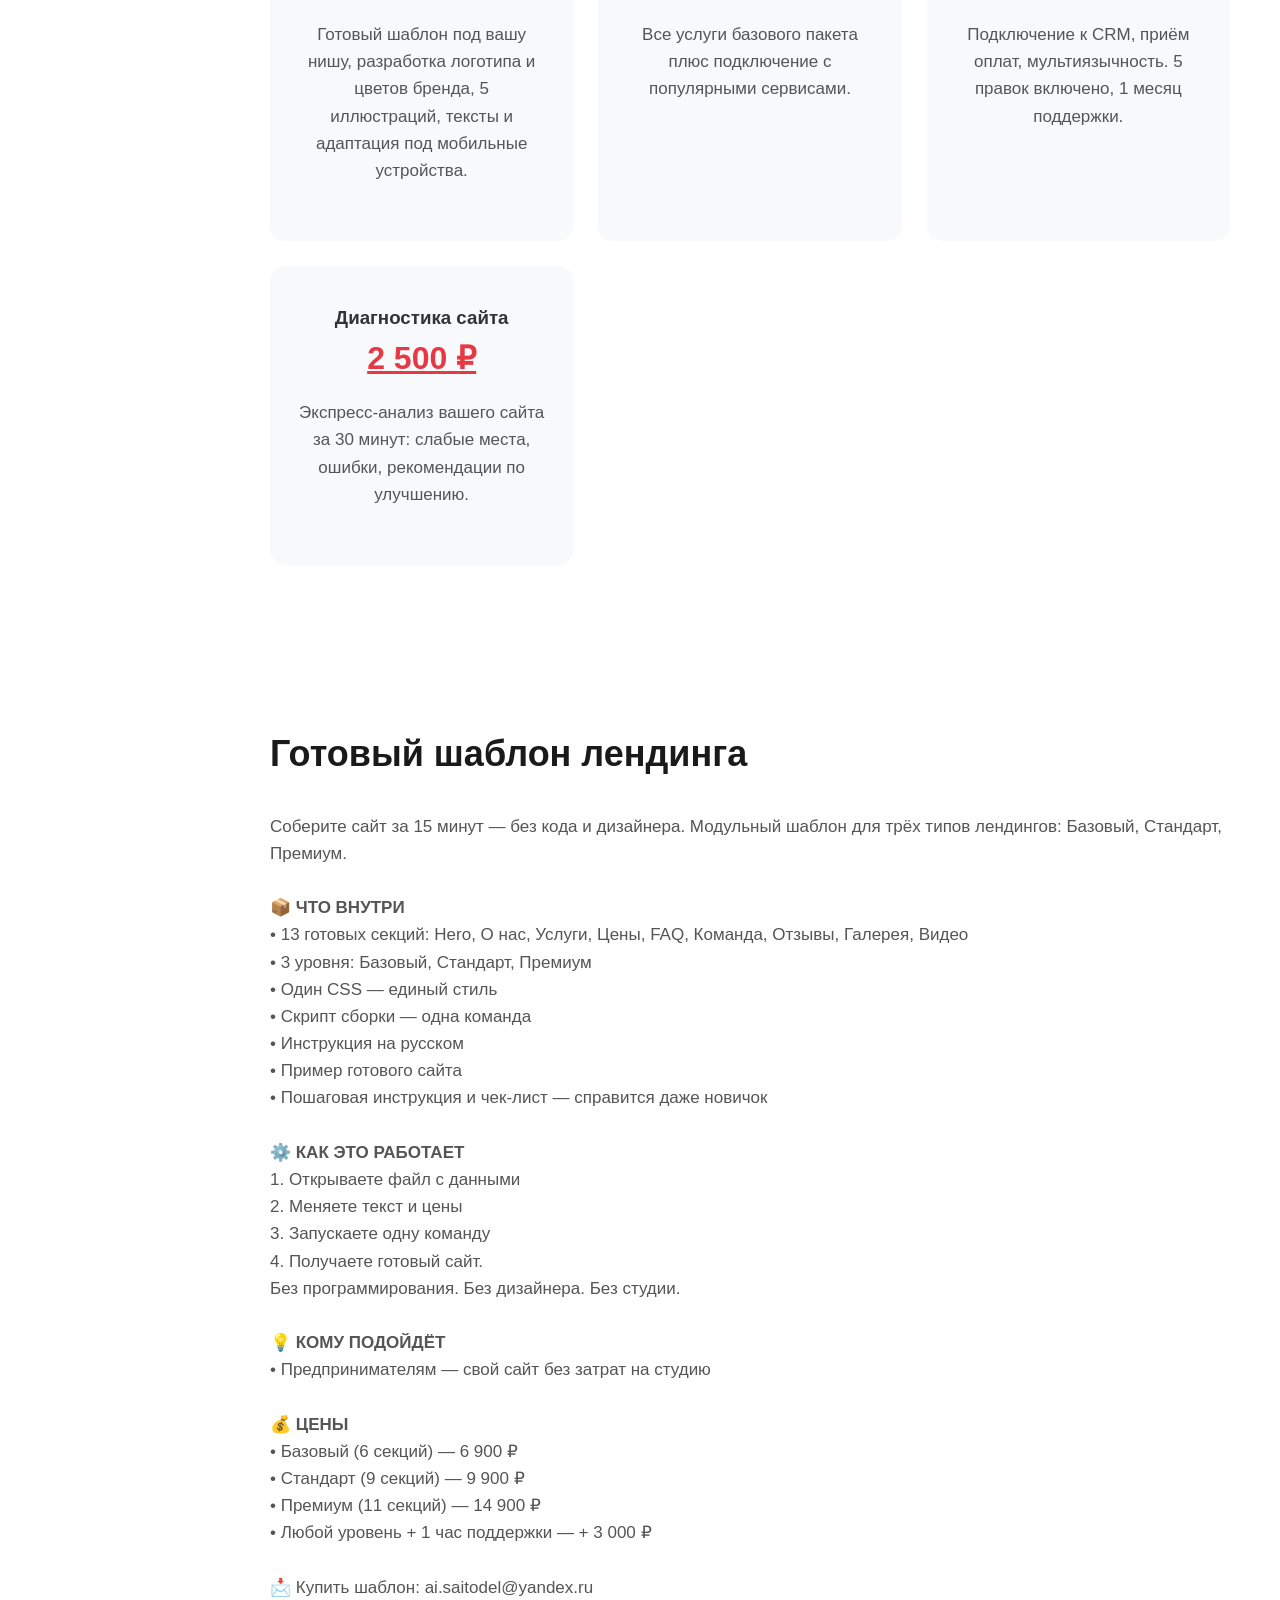
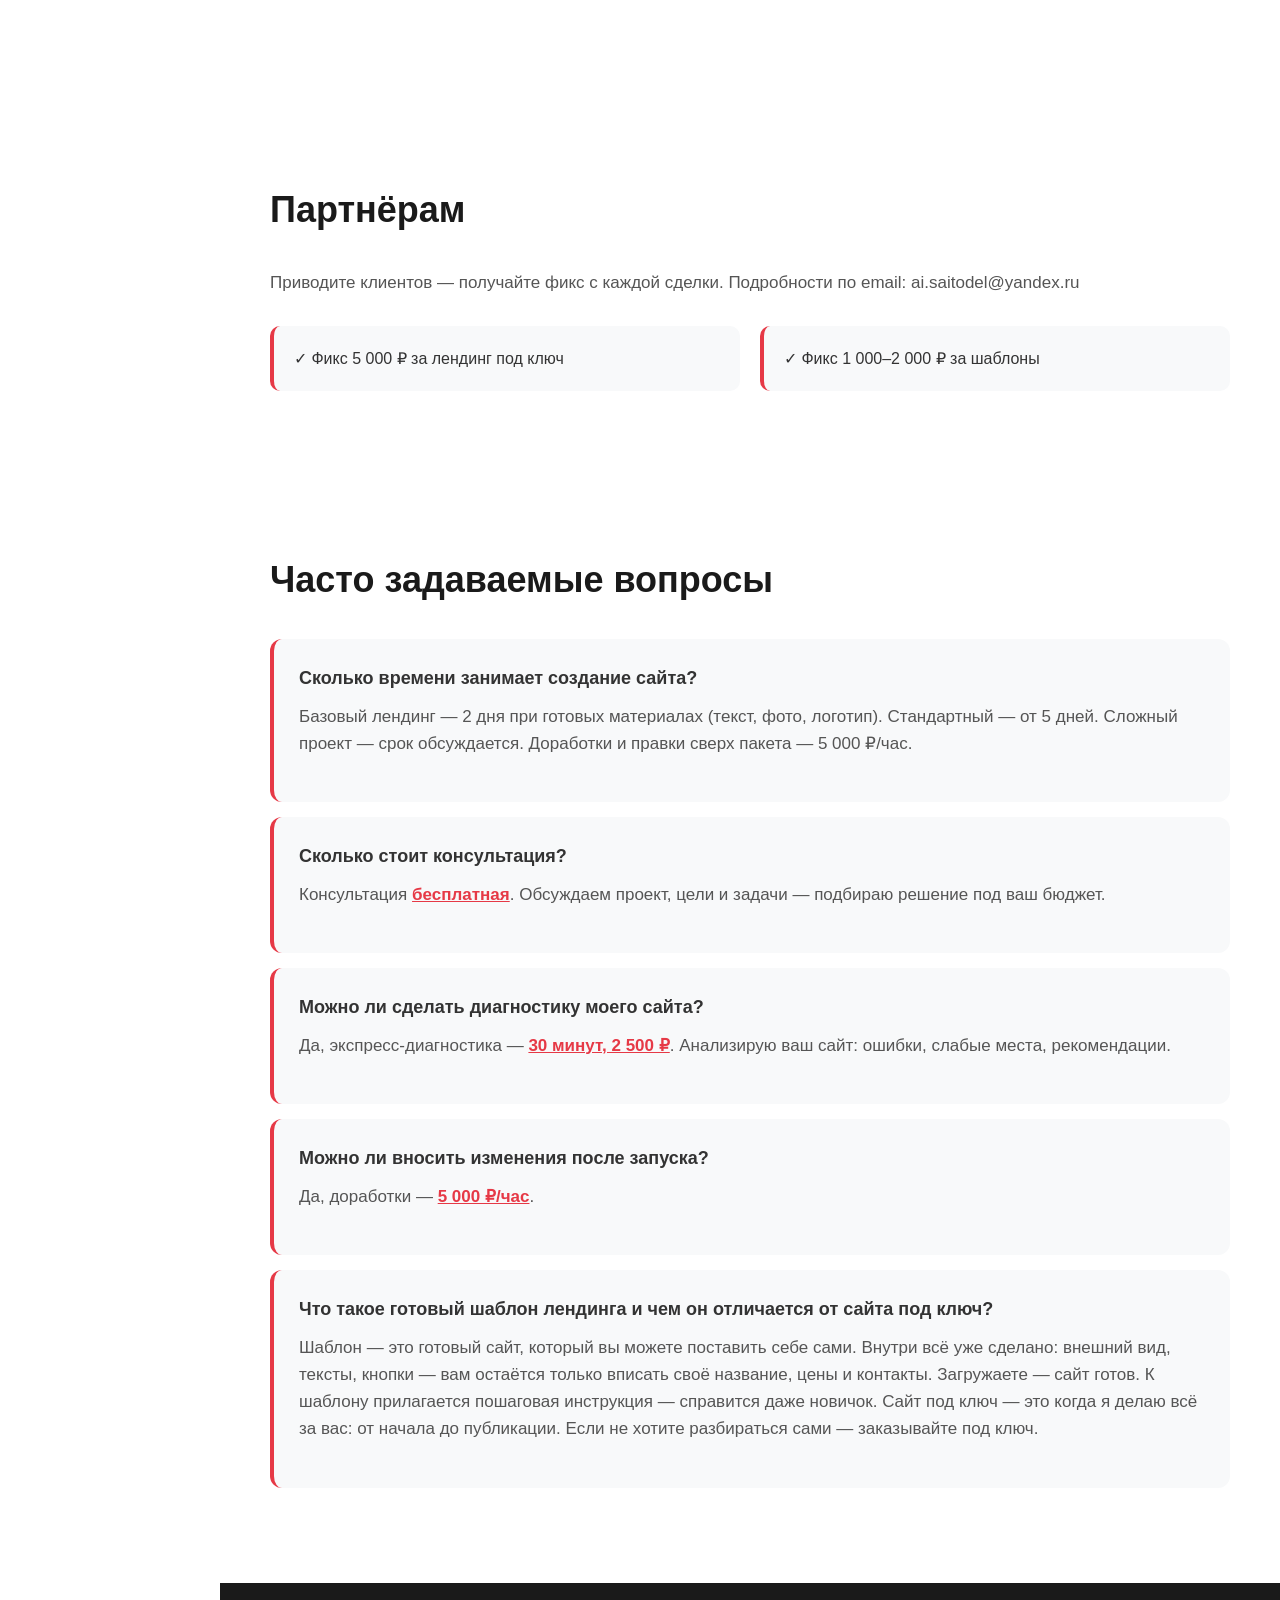
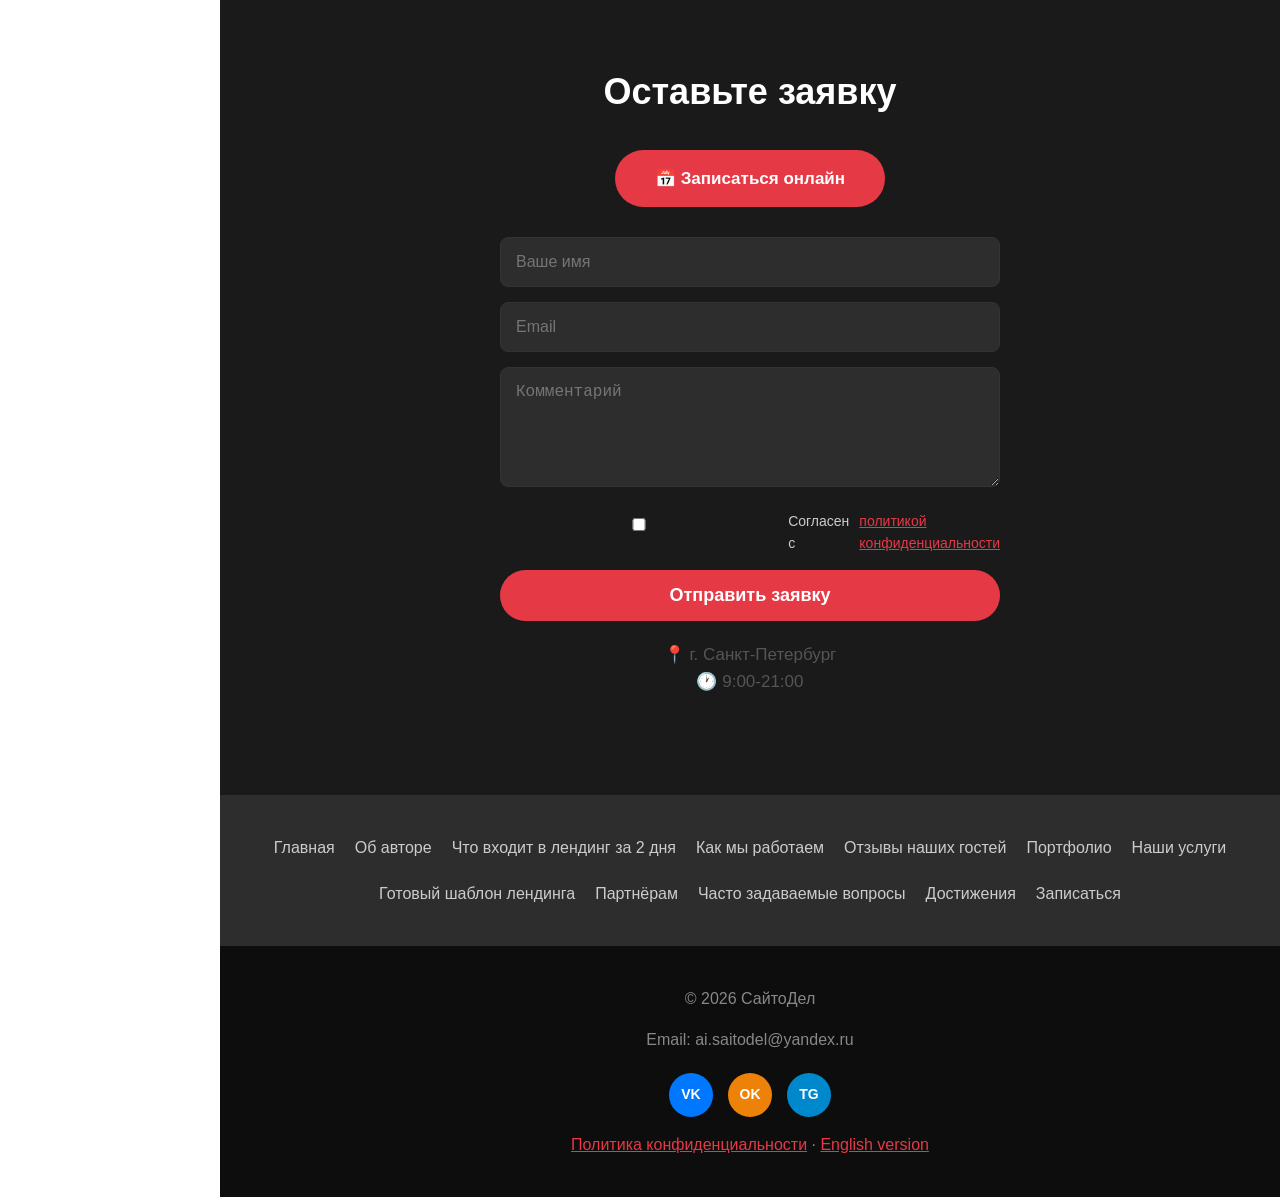
==== commit 4b9f3824: "Портфолио: 13 работ + Онлайн-школа" ====
--- a/index.html
+++ b/index.html
@@ -45,7 +45,7 @@
                     </div>
                 </div>
             </section>
-            <section id="services" class="section"><div class="section-content"><h2>Что входит в лендинг за 2 дня</h2><div class="img-wrap"><img src="images/services.png" alt="Что входит в лендинг за 2 дня" class="section-img"></div><p>Полный список работ — от дизайна до публикации</p><div class="items-grid"><div class="item"><h3>🎨 Дизайн</h3><p>Готовый шаблон под вашу нишу, ваш логотип и цвета бренда, 5 иллюстраций от ИИ</p></div><div class="item"><h3>📝 Контент</h3><p>Заголовок, описание, секции: О нас, Услуги, Цены, Отзывы. Тексты на русском</p></div><div class="item"><h3>📱 Адаптив</h3><p>Мобильная версия и планшетная версия — работают на всех устройствах</p></div></div></div></section><section id="process" class="section"><div class="section-content"><h2>Как мы работаем</h2><p></p><div class="process-grid"><div class="process-step"><div class="step-num"><span class="highlight">1</span></div><h3>Консультация и бриф</h3><p>Обсуждаем детали, определяем цели и задачи.</p></div><div class="process-step"><div class="step-num"><span class="highlight">2</span></div><h3>Дизайн и разработка</h3><p>Создаем уникальный дизайн и разрабатываем функциональный сайт.</p></div><div class="process-step"><div class="step-num"><span class="highlight">3</span></div><h3>Запуск и поддержка</h3><p>Запускаем ваш сайт и обеспечиваем техническую поддержку.</p></div></div></div></section><section id="testimonials" class="section"><div class="section-content"><h2>Отзывы наших гостей</h2><p></p><div class="items-grid"><div class="item testimonial"><p>«Спасибо команде СайтоДел за быстрый и качественный сайт! Теперь мой бизнес выглядит профессионально.»</p><strong>— Иван Петров</strong></div><div class="item testimonial"><p>«Очень довольна результатом работы с СайтоДел. Сайт получился именно таким, каким я себе представлял.»</p><strong>— Ольга Смирнова</strong></div><div class="item testimonial"><p>«Были небольшие пожелания по дизайну, но ребята оперативно внесли изменения. Спасибо за профессионализм!»</p><strong>— Сергей Кузнецов</strong></div></div></div></section><section id="portfolio" class="section"><div class="section-content"><h2>Портфолио</h2><p>12 готовых лендингов для разных сфер. Все сайты живые, можно посмотреть.<br><br>1. СайтоДел — <a href="https://klassnew5.github.io/saitodel/" target="_blank">klassnew5.github.io/saitodel/</a><br>2. Парикмахерская «Бритва» — <a href="https://klassnew5.github.io/britva/" target="_blank">klassnew5.github.io/britva/</a><br>3. Кофейня «ВремяКофе» — <a href="https://klassnew5.github.io/coffeetime/" target="_blank">klassnew5.github.io/coffeetime/</a><br>4. Автосервис «Мотор» — <a href="https://klassnew5.github.io/motor/" target="_blank">klassnew5.github.io/motor/</a><br>5. Фитнес «Пульс» — <a href="https://klassnew5.github.io/pulse/" target="_blank">klassnew5.github.io/pulse/</a><br>6. Салон «Шарм» — <a href="https://klassnew5.github.io/sharmsalon/" target="_blank">klassnew5.github.io/sharmsalon/</a><br>7. Стоматология «Улыбка» — <a href="https://klassnew5.github.io/ulybka/" target="_blank">klassnew5.github.io/ulybka/</a><br>8. Детский центр «Умка» — <a href="https://klassnew5.github.io/umka/" target="_blank">klassnew5.github.io/umka/</a><br>9. Ресторан «Терраса» — <a href="https://klassnew5.github.io/terrasa-spb/" target="_blank">klassnew5.github.io/terrasa-spb/</a><br>10. Автошкола «Драйв» — <a href="https://klassnew5.github.io/drayv-pushkin/" target="_blank">klassnew5.github.io/drayv-pushkin/</a><br>11. Ремонт-Строй — <a href="https://klassnew5.github.io/remont-stroy-pushkin/" target="_blank">klassnew5.github.io/remont-stroy-pushkin/</a><br>12. Фотостудия «Кадр» — <a href="https://klassnew5.github.io/photo-studio-kadr/" target="_blank">klassnew5.github.io/photo-studio-kadr/</a></p></div></section><section id="pricing" class="section"><div class="section-content"><h2>Наши услуги</h2><p>Три формата — под разные задачи и бюджеты</p><div class="pricing-grid"><div class="price-card"><h3>Базовый пакет</h3><div class="price"><span class="highlight">30 000 ₽</span></div><p>Готовый шаблон под вашу нишу, разработка логотипа и цветов бренда, 5 иллюстраций, тексты и адаптация под мобильные устройства.</p></div><div class="price-card"><h3>Стандарт</h3><div class="price"><span class="highlight">45 000 ₽</span></div><p>Все услуги базового пакета плюс подключение с популярными сервисами.</p></div><div class="price-card"><h3>Премиум</h3><div class="price"><span class="highlight">60 000 ₽</span></div><p>Подключение к CRM, приём оплат, мультиязычность. 5 правок включено, 1 месяц поддержки.</p></div><div class="price-card"><h3>Диагностика сайта</h3><div class="price"><span class="highlight">2 500 ₽</span></div><p>Экспресс-анализ вашего сайта за 30 минут: слабые места, ошибки, рекомендации по улучшению.</p></div></div></div></section><section id="template" class="section"><div class="section-content"><h2>Готовый шаблон лендинга</h2><p>Соберите сайт за 15 минут — без кода и дизайнера. Модульный шаблон для трёх типов лендингов: Базовый, Стандарт, Премиум.<br><br><strong>📦 ЧТО ВНУТРИ</strong><br>• 13 готовых секций: Hero, О нас, Услуги, Цены, FAQ, Команда, Отзывы, Галерея, Видео<br>• 3 уровня: Базовый, Стандарт, Премиум<br>• Один CSS — единый стиль<br>• Скрипт сборки — одна команда<br>• Инструкция на русском<br>• Пример готового сайта<br>• Пошаговая инструкция и чек-лист — справится даже новичок<br><br><strong>⚙️ КАК ЭТО РАБОТАЕТ</strong><br>1. Открываете файл с данными<br>2. Меняете текст и цены<br>3. Запускаете одну команду<br>4. Получаете готовый сайт.<br>Без программирования. Без дизайнера. Без студии.<br><br><strong>💡 КОМУ ПОДОЙДЁТ</strong><br>• Предпринимателям — свой сайт без затрат на студию<br><br><strong>💰 ЦЕНЫ</strong><br>• Базовый (6 секций) — 6 900 ₽<br>• Стандарт (9 секций) — 9 900 ₽<br>• Премиум (11 секций) — 14 900 ₽<br>• Любой уровень + 1 час поддержки — + 3 000 ₽<br><br>📩 Купить шаблон: ai.saitodel@yandex.ru</p></div></section><section id="partnership" class="section"><div class="section-content"><h2>Партнёрам</h2><p>Приводите клиентов — получайте фикс с каждой сделки. Подробности по email: ai.saitodel@yandex.ru</p><ul class="features"><li>✓ Фикс 5 000 ₽ за лендинг под ключ</li><li>✓ Фикс 1 000–2 000 ₽ за шаблоны</li></ul></div></section><section id="faq" class="section"><div class="section-content"><h2>Часто задаваемые вопросы</h2><p></p><div class="faq-list"><div class="faq-item"><h3>Сколько времени занимает создание сайта?</h3><p>Базовый лендинг — 2 дня при готовых материалах (текст, фото, логотип). Стандартный — от 5 дней. Сложный проект — срок обсуждается. Доработки и правки сверх пакета — 5 000 ₽/час.</p></div><div class="faq-item"><h3>Сколько стоит консультация?</h3><p>Консультация <span class="highlight">бесплатная</span>. Обсуждаем проект, цели и задачи — подбираю решение под ваш бюджет.</p></div><div class="faq-item"><h3>Можно ли сделать диагностику моего сайта?</h3><p>Да, экспресс-диагностика — <span class="highlight">30 минут, 2 500 ₽</span>. Анализирую ваш сайт: ошибки, слабые места, рекомендации.</p></div><div class="faq-item"><h3>Можно ли вносить изменения после запуска?</h3><p>Да, доработки — <span class="highlight">5 000 ₽/час</span>.</p></div><div class="faq-item"><h3>Что такое готовый шаблон лендинга и чем он отличается от сайта под ключ?</h3><p>Шаблон — это готовый сайт, который вы можете поставить себе сами. Внутри всё уже сделано: внешний вид, тексты, кнопки — вам остаётся только вписать своё название, цены и контакты. Загружаете — сайт готов. К шаблону прилагается пошаговая инструкция — справится даже новичок. Сайт под ключ — это когда я делаю всё за вас: от начала до публикации. Если не хотите разбираться сами — заказывайте под ключ.</p></div></div></div></section>
+            <section id="services" class="section"><div class="section-content"><h2>Что входит в лендинг за 2 дня</h2><div class="img-wrap"><img src="images/services.png" alt="Что входит в лендинг за 2 дня" class="section-img"></div><p>Полный список работ — от дизайна до публикации</p><div class="items-grid"><div class="item"><h3>🎨 Дизайн</h3><p>Готовый шаблон под вашу нишу, ваш логотип и цвета бренда, 5 иллюстраций от ИИ</p></div><div class="item"><h3>📝 Контент</h3><p>Заголовок, описание, секции: О нас, Услуги, Цены, Отзывы. Тексты на русском</p></div><div class="item"><h3>📱 Адаптив</h3><p>Мобильная версия и планшетная версия — работают на всех устройствах</p></div></div></div></section><section id="process" class="section"><div class="section-content"><h2>Как мы работаем</h2><p></p><div class="process-grid"><div class="process-step"><div class="step-num"><span class="highlight">1</span></div><h3>Консультация и бриф</h3><p>Обсуждаем детали, определяем цели и задачи.</p></div><div class="process-step"><div class="step-num"><span class="highlight">2</span></div><h3>Дизайн и разработка</h3><p>Создаем уникальный дизайн и разрабатываем функциональный сайт.</p></div><div class="process-step"><div class="step-num"><span class="highlight">3</span></div><h3>Запуск и поддержка</h3><p>Запускаем ваш сайт и обеспечиваем техническую поддержку.</p></div></div></div></section><section id="testimonials" class="section"><div class="section-content"><h2>Отзывы наших гостей</h2><p></p><div class="items-grid"><div class="item testimonial"><p>«Спасибо команде СайтоДел за быстрый и качественный сайт! Теперь мой бизнес выглядит профессионально.»</p><strong>— Иван Петров</strong></div><div class="item testimonial"><p>«Очень довольна результатом работы с СайтоДел. Сайт получился именно таким, каким я себе представлял.»</p><strong>— Ольга Смирнова</strong></div><div class="item testimonial"><p>«Были небольшие пожелания по дизайну, но ребята оперативно внесли изменения. Спасибо за профессионализм!»</p><strong>— Сергей Кузнецов</strong></div></div></div></section><section id="portfolio" class="section"><div class="section-content"><h2>Портфолио</h2><p>13 готовых лендингов для разных сфер. Все сайты живые, можно посмотреть.<br><br>1. СайтоДел — <a href="https://klassnew5.github.io/saitodel/" target="_blank">klassnew5.github.io/saitodel/</a><br>2. Парикмахерская «Бритва» — <a href="https://klassnew5.github.io/britva/" target="_blank">klassnew5.github.io/britva/</a><br>3. Кофейня «ВремяКофе» — <a href="https://klassnew5.github.io/coffeetime/" target="_blank">klassnew5.github.io/coffeetime/</a><br>4. Автосервис «Мотор» — <a href="https://klassnew5.github.io/motor/" target="_blank">klassnew5.github.io/motor/</a><br>5. Фитнес «Пульс» — <a href="https://klassnew5.github.io/pulse/" target="_blank">klassnew5.github.io/pulse/</a><br>6. Салон «Шарм» — <a href="https://klassnew5.github.io/sharmsalon/" target="_blank">klassnew5.github.io/sharmsalon/</a><br>7. Стоматология «Улыбка» — <a href="https://klassnew5.github.io/ulybka/" target="_blank">klassnew5.github.io/ulybka/</a><br>8. Детский центр «Умка» — <a href="https://klassnew5.github.io/umka/" target="_blank">klassnew5.github.io/umka/</a><br>9. Ресторан «Терраса» — <a href="https://klassnew5.github.io/terrasa-spb/" target="_blank">klassnew5.github.io/terrasa-spb/</a><br>10. Автошкола «Драйв» — <a href="https://klassnew5.github.io/drayv-pushkin/" target="_blank">klassnew5.github.io/drayv-pushkin/</a><br>11. Ремонт-Строй — <a href="https://klassnew5.github.io/remont-stroy-pushkin/" target="_blank">klassnew5.github.io/remont-stroy-pushkin/</a><br>12. Фотостудия «Кадр» — <a href="https://klassnew5.github.io/photo-studio-kadr/" target="_blank">klassnew5.github.io/photo-studio-kadr/</a><br>13. Онлайн-школа «КодБудущего» — <a href="https://klassnew5.github.io/online-school-code/" target="_blank">klassnew5.github.io/online-school-code/</a></p></div></section><section id="pricing" class="section"><div class="section-content"><h2>Наши услуги</h2><p>Три формата — под разные задачи и бюджеты</p><div class="pricing-grid"><div class="price-card"><h3>Базовый пакет</h3><div class="price"><span class="highlight">30 000 ₽</span></div><p>Готовый шаблон под вашу нишу, разработка логотипа и цветов бренда, 5 иллюстраций, тексты и адаптация под мобильные устройства.</p></div><div class="price-card"><h3>Стандарт</h3><div class="price"><span class="highlight">45 000 ₽</span></div><p>Все услуги базового пакета плюс подключение с популярными сервисами.</p></div><div class="price-card"><h3>Премиум</h3><div class="price"><span class="highlight">60 000 ₽</span></div><p>Подключение к CRM, приём оплат, мультиязычность. 5 правок включено, 1 месяц поддержки.</p></div><div class="price-card"><h3>Диагностика сайта</h3><div class="price"><span class="highlight">2 500 ₽</span></div><p>Экспресс-анализ вашего сайта за 30 минут: слабые места, ошибки, рекомендации по улучшению.</p></div></div></div></section><section id="template" class="section"><div class="section-content"><h2>Готовый шаблон лендинга</h2><p>Соберите сайт за 15 минут — без кода и дизайнера. Модульный шаблон для трёх типов лендингов: Базовый, Стандарт, Премиум.<br><br><strong>📦 ЧТО ВНУТРИ</strong><br>• 13 готовых секций: Hero, О нас, Услуги, Цены, FAQ, Команда, Отзывы, Галерея, Видео<br>• 3 уровня: Базовый, Стандарт, Премиум<br>• Один CSS — единый стиль<br>• Скрипт сборки — одна команда<br>• Инструкция на русском<br>• Пример готового сайта<br>• Пошаговая инструкция и чек-лист — справится даже новичок<br><br><strong>⚙️ КАК ЭТО РАБОТАЕТ</strong><br>1. Открываете файл с данными<br>2. Меняете текст и цены<br>3. Запускаете одну команду<br>4. Получаете готовый сайт.<br>Без программирования. Без дизайнера. Без студии.<br><br><strong>💡 КОМУ ПОДОЙДЁТ</strong><br>• Предпринимателям — свой сайт без затрат на студию<br><br><strong>💰 ЦЕНЫ</strong><br>• Базовый (6 секций) — 6 900 ₽<br>• Стандарт (9 секций) — 9 900 ₽<br>• Премиум (11 секций) — 14 900 ₽<br>• Любой уровень + 1 час поддержки — + 3 000 ₽<br><br>📩 Купить шаблон: ai.saitodel@yandex.ru</p></div></section><section id="partnership" class="section"><div class="section-content"><h2>Партнёрам</h2><p>Приводите клиентов — получайте фикс с каждой сделки. Подробности по email: ai.saitodel@yandex.ru</p><ul class="features"><li>✓ Фикс 5 000 ₽ за лендинг под ключ</li><li>✓ Фикс 1 000–2 000 ₽ за шаблоны</li></ul></div></section><section id="faq" class="section"><div class="section-content"><h2>Часто задаваемые вопросы</h2><p></p><div class="faq-list"><div class="faq-item"><h3>Сколько времени занимает создание сайта?</h3><p>Базовый лендинг — 2 дня при готовых материалах (текст, фото, логотип). Стандартный — от 5 дней. Сложный проект — срок обсуждается. Доработки и правки сверх пакета — 5 000 ₽/час.</p></div><div class="faq-item"><h3>Сколько стоит консультация?</h3><p>Консультация <span class="highlight">бесплатная</span>. Обсуждаем проект, цели и задачи — подбираю решение под ваш бюджет.</p></div><div class="faq-item"><h3>Можно ли сделать диагностику моего сайта?</h3><p>Да, экспресс-диагностика — <span class="highlight">30 минут, 2 500 ₽</span>. Анализирую ваш сайт: ошибки, слабые места, рекомендации.</p></div><div class="faq-item"><h3>Можно ли вносить изменения после запуска?</h3><p>Да, доработки — <span class="highlight">5 000 ₽/час</span>.</p></div><div class="faq-item"><h3>Что такое готовый шаблон лендинга и чем он отличается от сайта под ключ?</h3><p>Шаблон — это готовый сайт, который вы можете поставить себе сами. Внутри всё уже сделано: внешний вид, тексты, кнопки — вам остаётся только вписать своё название, цены и контакты. Загружаете — сайт готов. К шаблону прилагается пошаговая инструкция — справится даже новичок. Сайт под ключ — это когда я делаю всё за вас: от начала до публикации. Если не хотите разбираться сами — заказывайте под ключ.</p></div></div></div></section>
 
 
 <section id="contact" class="section contact">
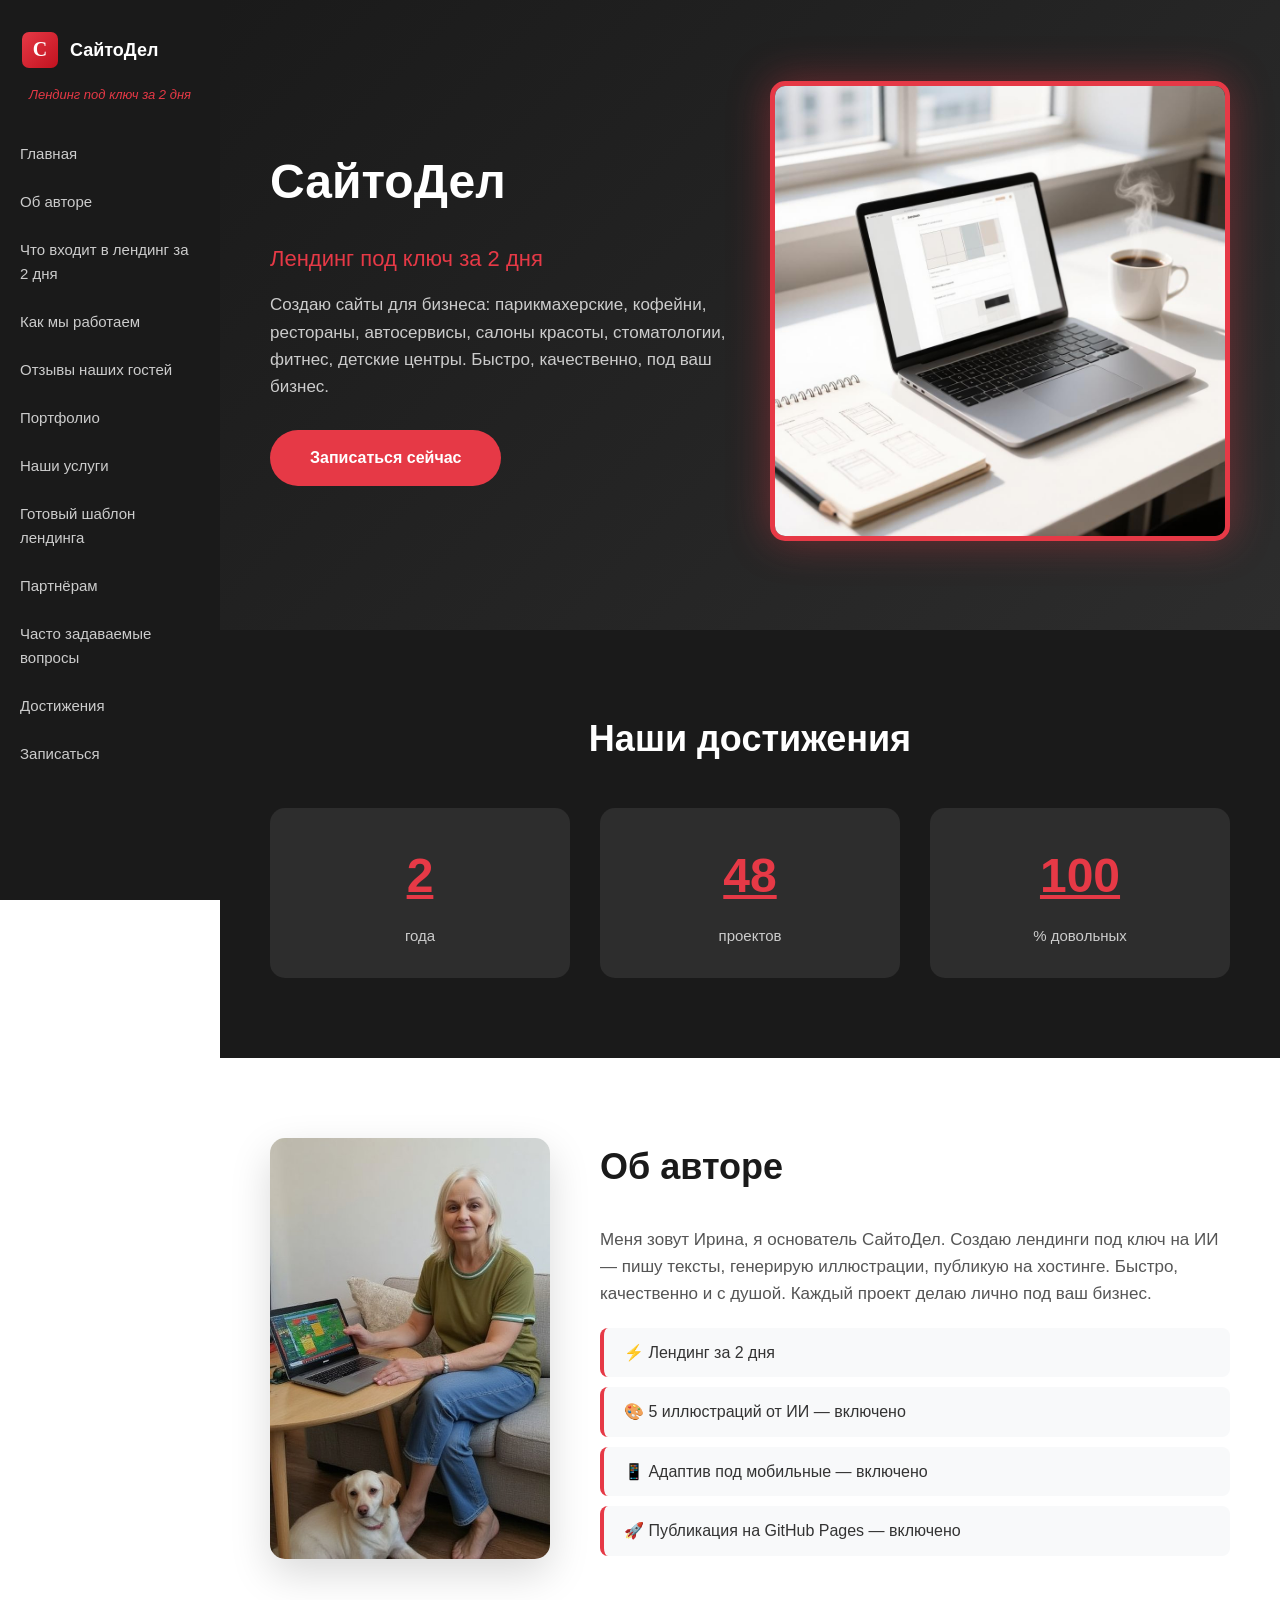
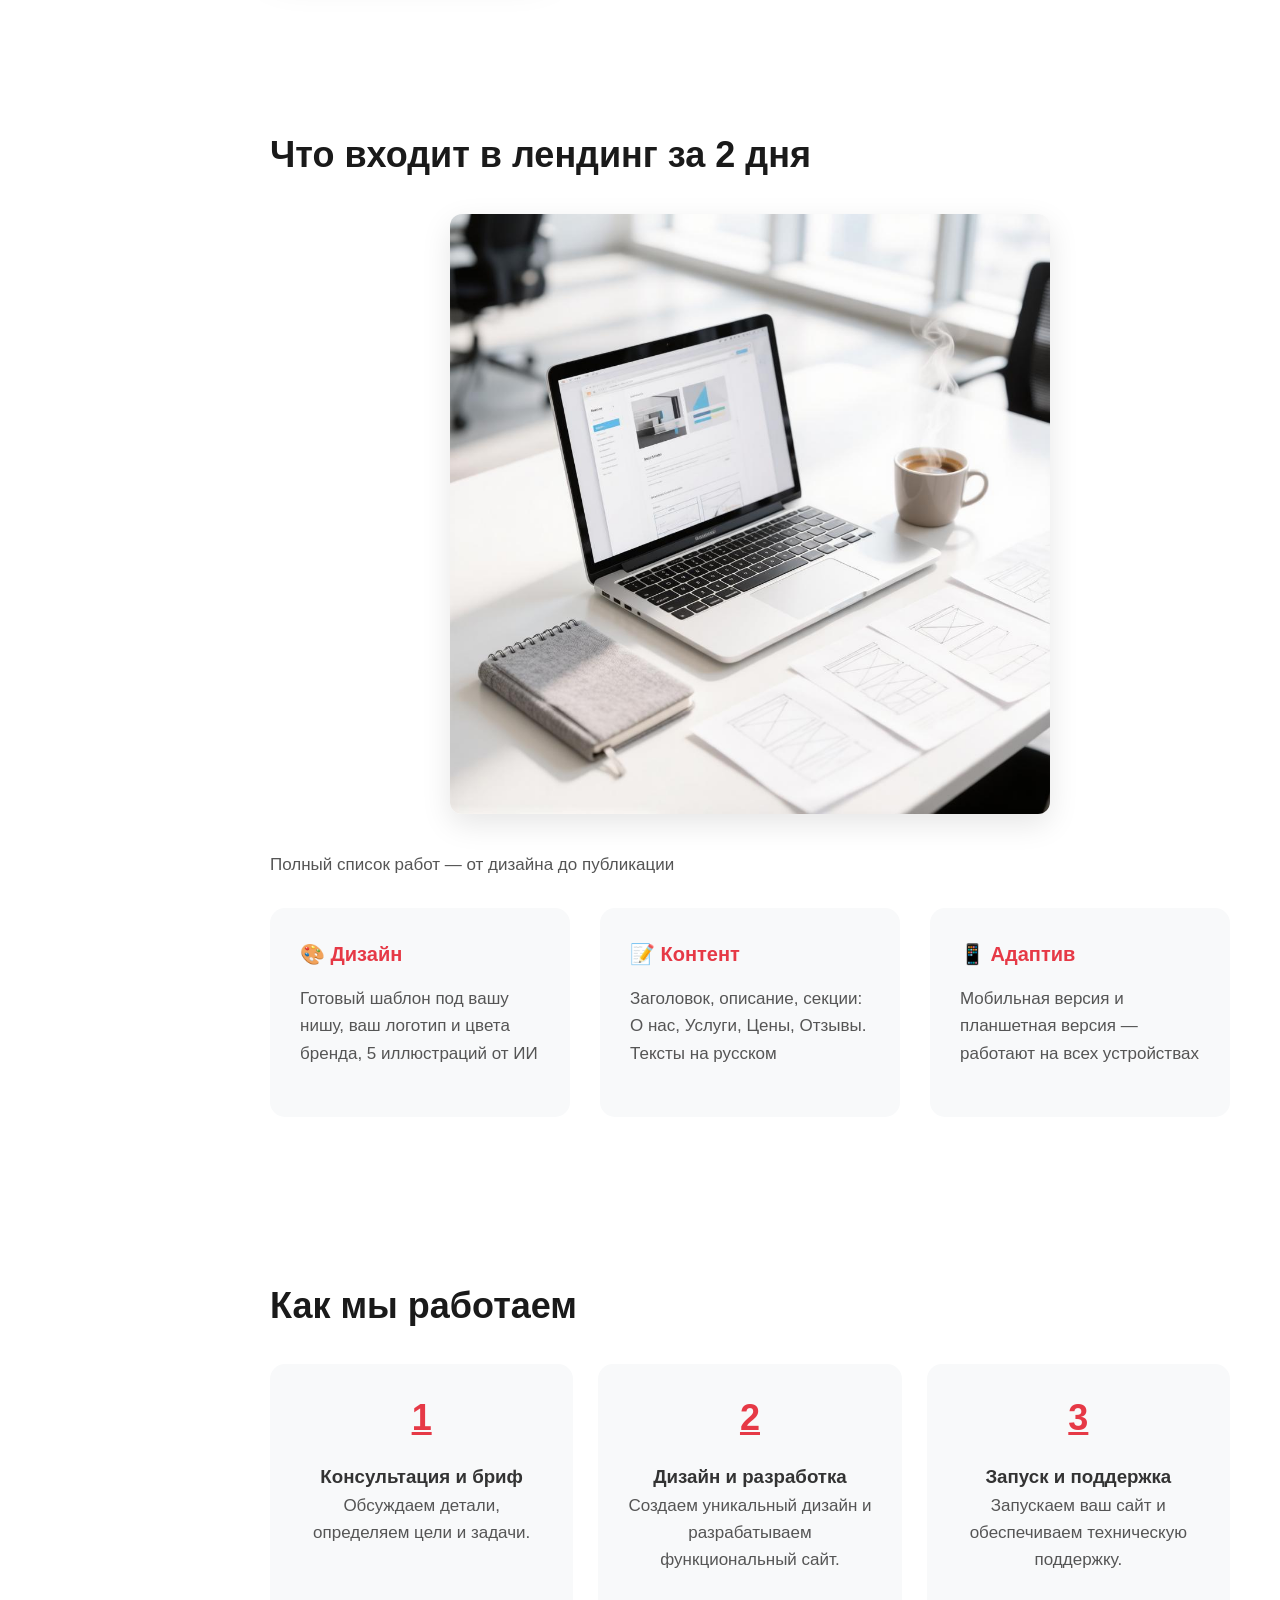
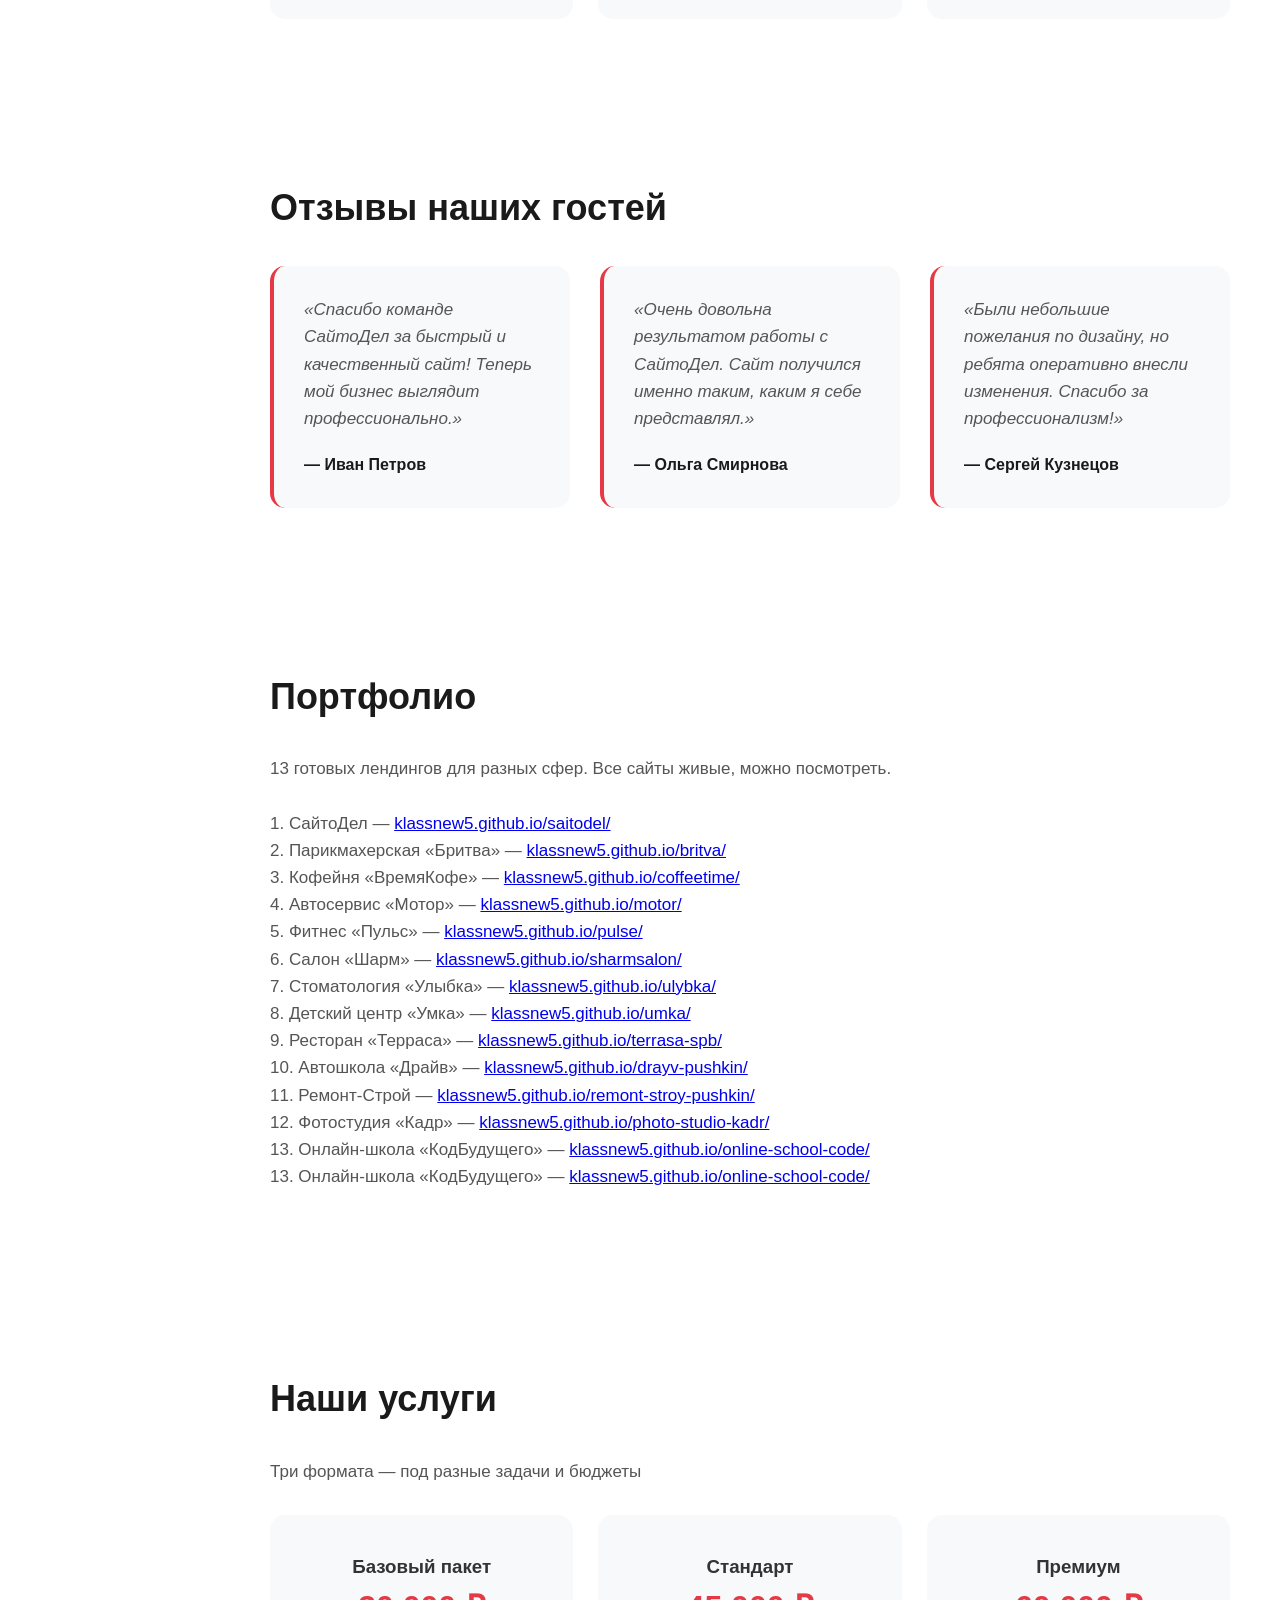
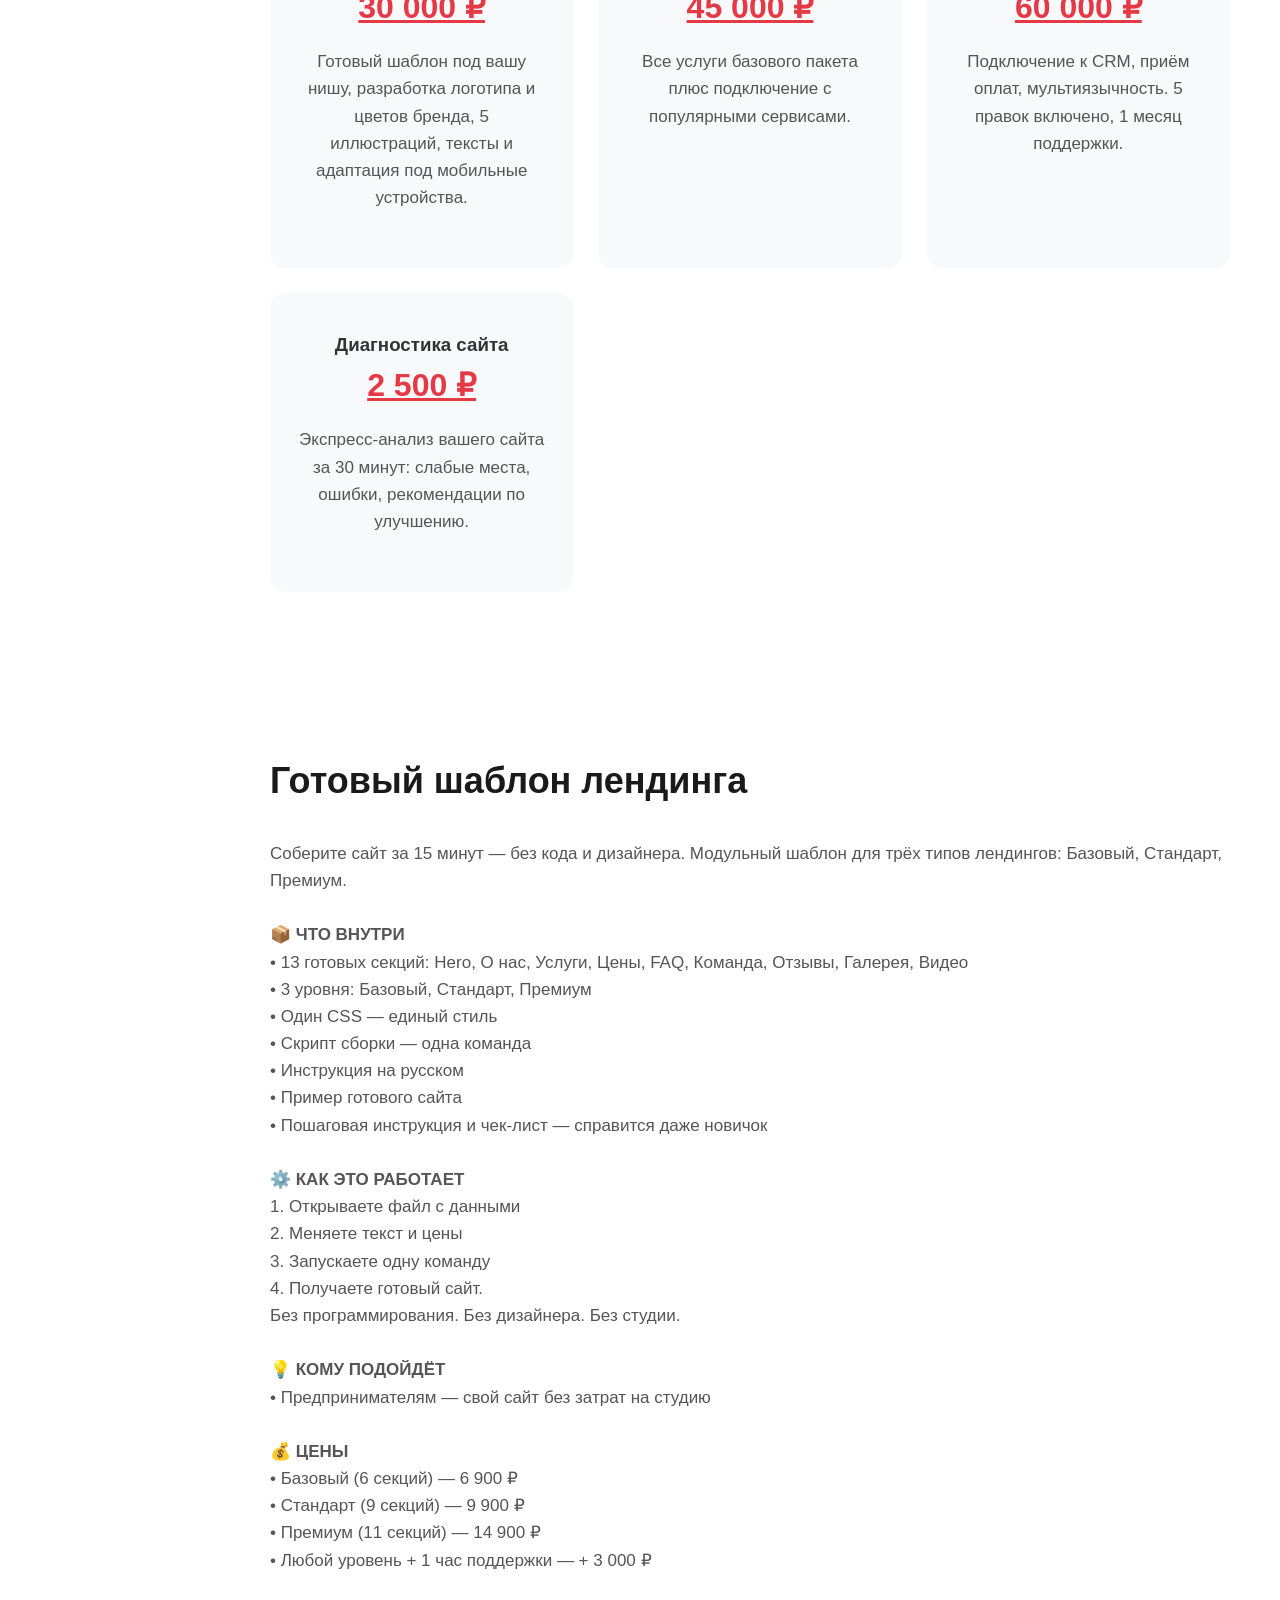
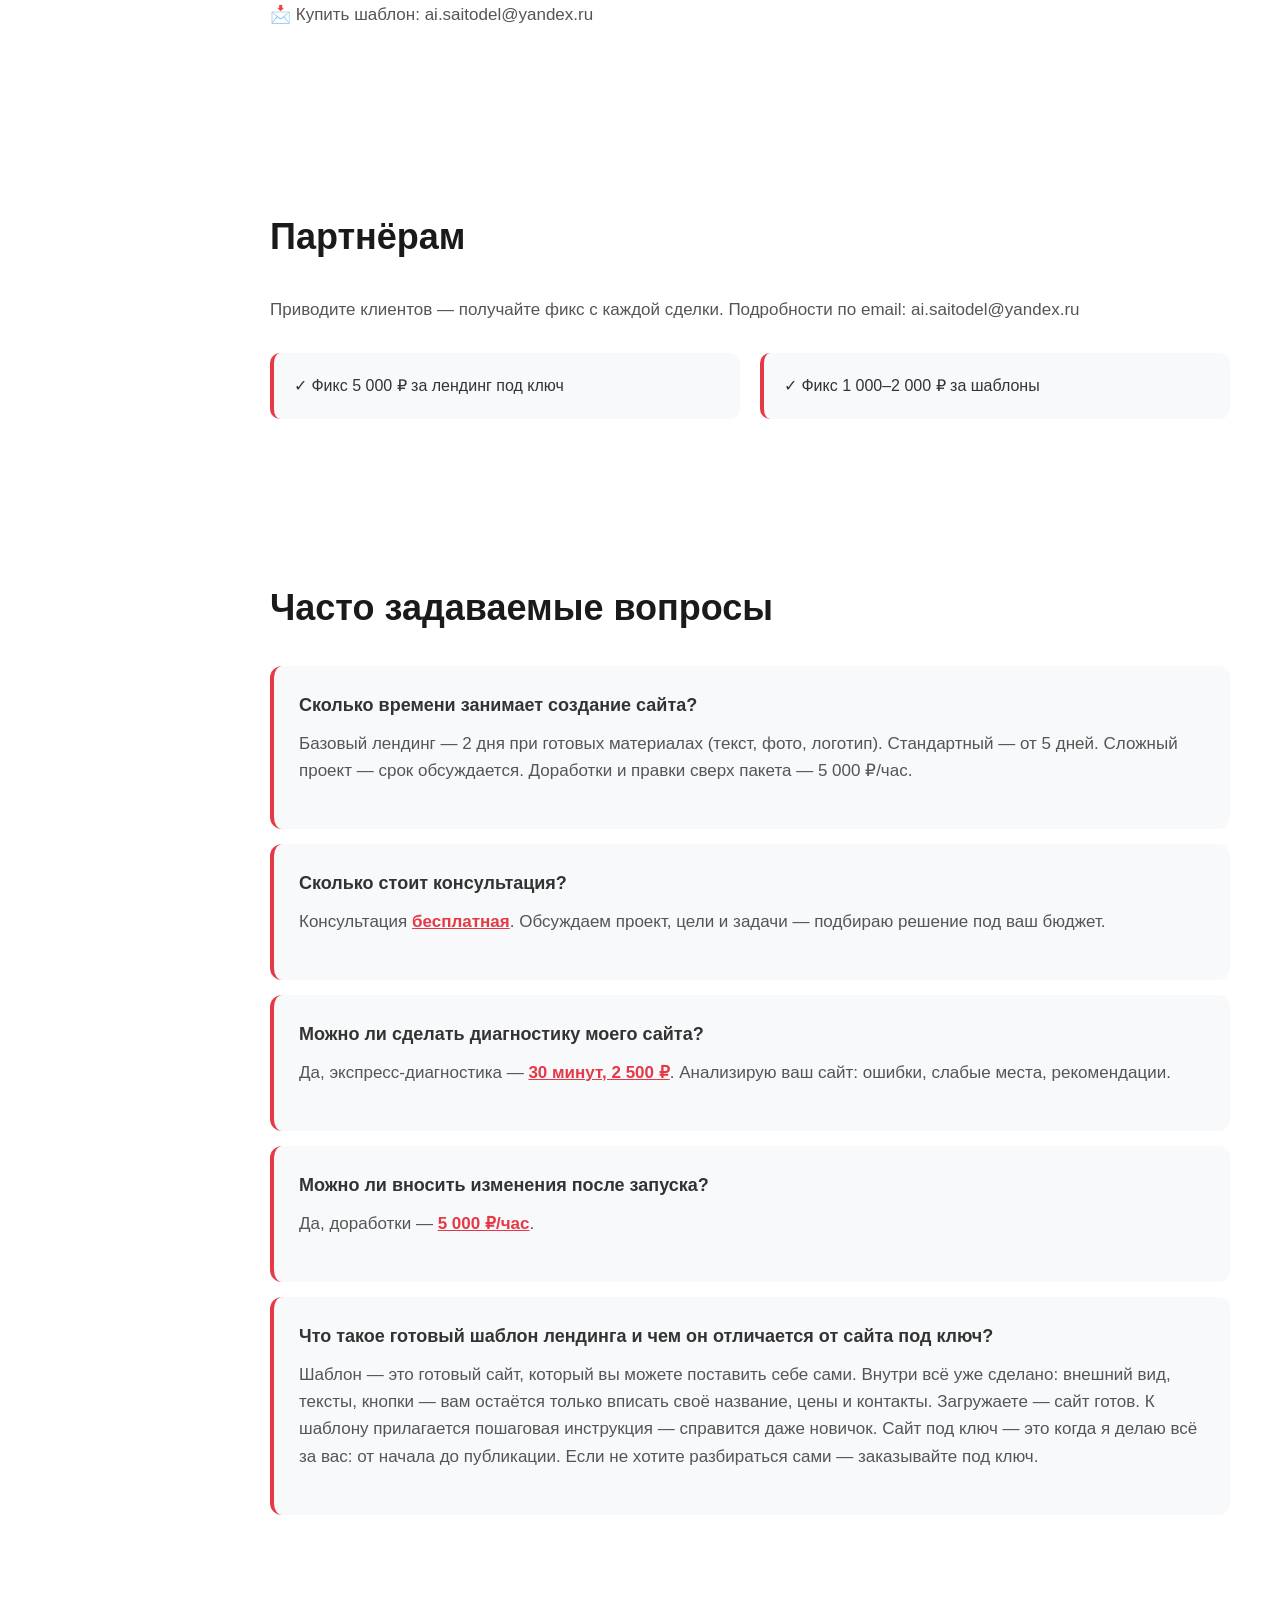
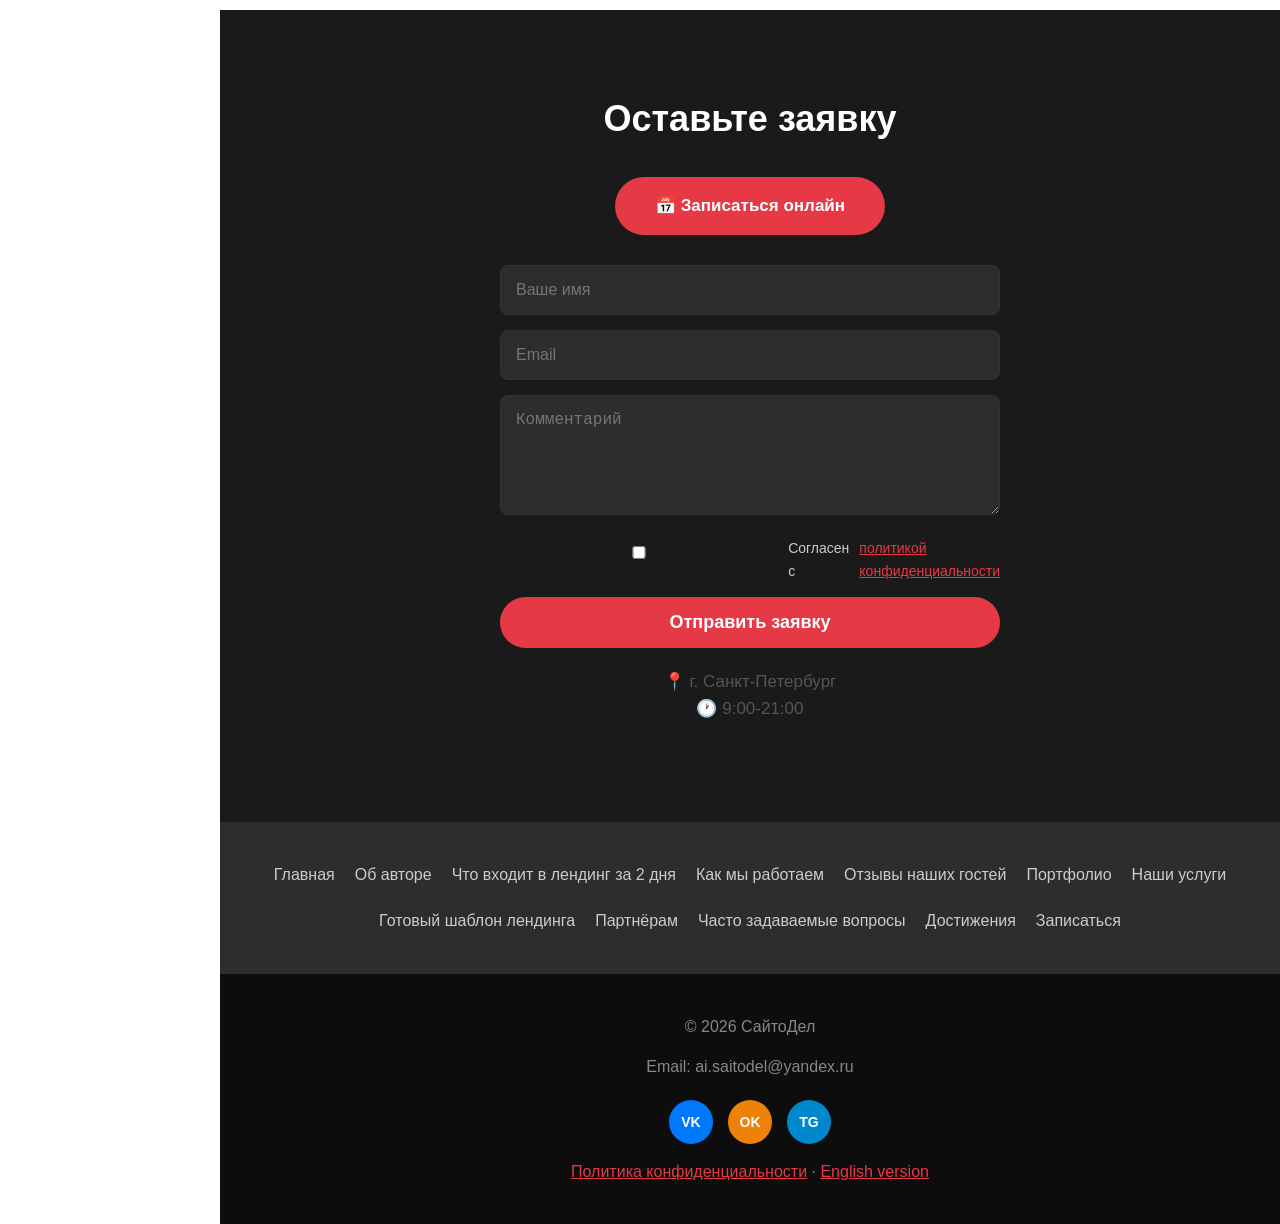
==== commit bc775a68: "Портфолио: 13 работ + Онлайн-школа" ====
--- a/index.html
+++ b/index.html
@@ -45,7 +45,7 @@
                     </div>
                 </div>
             </section>
-            <section id="services" class="section"><div class="section-content"><h2>Что входит в лендинг за 2 дня</h2><div class="img-wrap"><img src="images/services.png" alt="Что входит в лендинг за 2 дня" class="section-img"></div><p>Полный список работ — от дизайна до публикации</p><div class="items-grid"><div class="item"><h3>🎨 Дизайн</h3><p>Готовый шаблон под вашу нишу, ваш логотип и цвета бренда, 5 иллюстраций от ИИ</p></div><div class="item"><h3>📝 Контент</h3><p>Заголовок, описание, секции: О нас, Услуги, Цены, Отзывы. Тексты на русском</p></div><div class="item"><h3>📱 Адаптив</h3><p>Мобильная версия и планшетная версия — работают на всех устройствах</p></div></div></div></section><section id="process" class="section"><div class="section-content"><h2>Как мы работаем</h2><p></p><div class="process-grid"><div class="process-step"><div class="step-num"><span class="highlight">1</span></div><h3>Консультация и бриф</h3><p>Обсуждаем детали, определяем цели и задачи.</p></div><div class="process-step"><div class="step-num"><span class="highlight">2</span></div><h3>Дизайн и разработка</h3><p>Создаем уникальный дизайн и разрабатываем функциональный сайт.</p></div><div class="process-step"><div class="step-num"><span class="highlight">3</span></div><h3>Запуск и поддержка</h3><p>Запускаем ваш сайт и обеспечиваем техническую поддержку.</p></div></div></div></section><section id="testimonials" class="section"><div class="section-content"><h2>Отзывы наших гостей</h2><p></p><div class="items-grid"><div class="item testimonial"><p>«Спасибо команде СайтоДел за быстрый и качественный сайт! Теперь мой бизнес выглядит профессионально.»</p><strong>— Иван Петров</strong></div><div class="item testimonial"><p>«Очень довольна результатом работы с СайтоДел. Сайт получился именно таким, каким я себе представлял.»</p><strong>— Ольга Смирнова</strong></div><div class="item testimonial"><p>«Были небольшие пожелания по дизайну, но ребята оперативно внесли изменения. Спасибо за профессионализм!»</p><strong>— Сергей Кузнецов</strong></div></div></div></section><section id="portfolio" class="section"><div class="section-content"><h2>Портфолио</h2><p>13 готовых лендингов для разных сфер. Все сайты живые, можно посмотреть.<br><br>1. СайтоДел — <a href="https://klassnew5.github.io/saitodel/" target="_blank">klassnew5.github.io/saitodel/</a><br>2. Парикмахерская «Бритва» — <a href="https://klassnew5.github.io/britva/" target="_blank">klassnew5.github.io/britva/</a><br>3. Кофейня «ВремяКофе» — <a href="https://klassnew5.github.io/coffeetime/" target="_blank">klassnew5.github.io/coffeetime/</a><br>4. Автосервис «Мотор» — <a href="https://klassnew5.github.io/motor/" target="_blank">klassnew5.github.io/motor/</a><br>5. Фитнес «Пульс» — <a href="https://klassnew5.github.io/pulse/" target="_blank">klassnew5.github.io/pulse/</a><br>6. Салон «Шарм» — <a href="https://klassnew5.github.io/sharmsalon/" target="_blank">klassnew5.github.io/sharmsalon/</a><br>7. Стоматология «Улыбка» — <a href="https://klassnew5.github.io/ulybka/" target="_blank">klassnew5.github.io/ulybka/</a><br>8. Детский центр «Умка» — <a href="https://klassnew5.github.io/umka/" target="_blank">klassnew5.github.io/umka/</a><br>9. Ресторан «Терраса» — <a href="https://klassnew5.github.io/terrasa-spb/" target="_blank">klassnew5.github.io/terrasa-spb/</a><br>10. Автошкола «Драйв» — <a href="https://klassnew5.github.io/drayv-pushkin/" target="_blank">klassnew5.github.io/drayv-pushkin/</a><br>11. Ремонт-Строй — <a href="https://klassnew5.github.io/remont-stroy-pushkin/" target="_blank">klassnew5.github.io/remont-stroy-pushkin/</a><br>12. Фотостудия «Кадр» — <a href="https://klassnew5.github.io/photo-studio-kadr/" target="_blank">klassnew5.github.io/photo-studio-kadr/</a><br>13. Онлайн-школа «КодБудущего» — <a href="https://klassnew5.github.io/online-school-code/" target="_blank">klassnew5.github.io/online-school-code/</a></p></div></section><section id="pricing" class="section"><div class="section-content"><h2>Наши услуги</h2><p>Три формата — под разные задачи и бюджеты</p><div class="pricing-grid"><div class="price-card"><h3>Базовый пакет</h3><div class="price"><span class="highlight">30 000 ₽</span></div><p>Готовый шаблон под вашу нишу, разработка логотипа и цветов бренда, 5 иллюстраций, тексты и адаптация под мобильные устройства.</p></div><div class="price-card"><h3>Стандарт</h3><div class="price"><span class="highlight">45 000 ₽</span></div><p>Все услуги базового пакета плюс подключение с популярными сервисами.</p></div><div class="price-card"><h3>Премиум</h3><div class="price"><span class="highlight">60 000 ₽</span></div><p>Подключение к CRM, приём оплат, мультиязычность. 5 правок включено, 1 месяц поддержки.</p></div><div class="price-card"><h3>Диагностика сайта</h3><div class="price"><span class="highlight">2 500 ₽</span></div><p>Экспресс-анализ вашего сайта за 30 минут: слабые места, ошибки, рекомендации по улучшению.</p></div></div></div></section><section id="template" class="section"><div class="section-content"><h2>Готовый шаблон лендинга</h2><p>Соберите сайт за 15 минут — без кода и дизайнера. Модульный шаблон для трёх типов лендингов: Базовый, Стандарт, Премиум.<br><br><strong>📦 ЧТО ВНУТРИ</strong><br>• 13 готовых секций: Hero, О нас, Услуги, Цены, FAQ, Команда, Отзывы, Галерея, Видео<br>• 3 уровня: Базовый, Стандарт, Премиум<br>• Один CSS — единый стиль<br>• Скрипт сборки — одна команда<br>• Инструкция на русском<br>• Пример готового сайта<br>• Пошаговая инструкция и чек-лист — справится даже новичок<br><br><strong>⚙️ КАК ЭТО РАБОТАЕТ</strong><br>1. Открываете файл с данными<br>2. Меняете текст и цены<br>3. Запускаете одну команду<br>4. Получаете готовый сайт.<br>Без программирования. Без дизайнера. Без студии.<br><br><strong>💡 КОМУ ПОДОЙДЁТ</strong><br>• Предпринимателям — свой сайт без затрат на студию<br><br><strong>💰 ЦЕНЫ</strong><br>• Базовый (6 секций) — 6 900 ₽<br>• Стандарт (9 секций) — 9 900 ₽<br>• Премиум (11 секций) — 14 900 ₽<br>• Любой уровень + 1 час поддержки — + 3 000 ₽<br><br>📩 Купить шаблон: ai.saitodel@yandex.ru</p></div></section><section id="partnership" class="section"><div class="section-content"><h2>Партнёрам</h2><p>Приводите клиентов — получайте фикс с каждой сделки. Подробности по email: ai.saitodel@yandex.ru</p><ul class="features"><li>✓ Фикс 5 000 ₽ за лендинг под ключ</li><li>✓ Фикс 1 000–2 000 ₽ за шаблоны</li></ul></div></section><section id="faq" class="section"><div class="section-content"><h2>Часто задаваемые вопросы</h2><p></p><div class="faq-list"><div class="faq-item"><h3>Сколько времени занимает создание сайта?</h3><p>Базовый лендинг — 2 дня при готовых материалах (текст, фото, логотип). Стандартный — от 5 дней. Сложный проект — срок обсуждается. Доработки и правки сверх пакета — 5 000 ₽/час.</p></div><div class="faq-item"><h3>Сколько стоит консультация?</h3><p>Консультация <span class="highlight">бесплатная</span>. Обсуждаем проект, цели и задачи — подбираю решение под ваш бюджет.</p></div><div class="faq-item"><h3>Можно ли сделать диагностику моего сайта?</h3><p>Да, экспресс-диагностика — <span class="highlight">30 минут, 2 500 ₽</span>. Анализирую ваш сайт: ошибки, слабые места, рекомендации.</p></div><div class="faq-item"><h3>Можно ли вносить изменения после запуска?</h3><p>Да, доработки — <span class="highlight">5 000 ₽/час</span>.</p></div><div class="faq-item"><h3>Что такое готовый шаблон лендинга и чем он отличается от сайта под ключ?</h3><p>Шаблон — это готовый сайт, который вы можете поставить себе сами. Внутри всё уже сделано: внешний вид, тексты, кнопки — вам остаётся только вписать своё название, цены и контакты. Загружаете — сайт готов. К шаблону прилагается пошаговая инструкция — справится даже новичок. Сайт под ключ — это когда я делаю всё за вас: от начала до публикации. Если не хотите разбираться сами — заказывайте под ключ.</p></div></div></div></section>
+            <section id="services" class="section"><div class="section-content"><h2>Что входит в лендинг за 2 дня</h2><div class="img-wrap"><img src="images/services.png" alt="Что входит в лендинг за 2 дня" class="section-img"></div><p>Полный список работ — от дизайна до публикации</p><div class="items-grid"><div class="item"><h3>🎨 Дизайн</h3><p>Готовый шаблон под вашу нишу, ваш логотип и цвета бренда, 5 иллюстраций от ИИ</p></div><div class="item"><h3>📝 Контент</h3><p>Заголовок, описание, секции: О нас, Услуги, Цены, Отзывы. Тексты на русском</p></div><div class="item"><h3>📱 Адаптив</h3><p>Мобильная версия и планшетная версия — работают на всех устройствах</p></div></div></div></section><section id="process" class="section"><div class="section-content"><h2>Как мы работаем</h2><p></p><div class="process-grid"><div class="process-step"><div class="step-num"><span class="highlight">1</span></div><h3>Консультация и бриф</h3><p>Обсуждаем детали, определяем цели и задачи.</p></div><div class="process-step"><div class="step-num"><span class="highlight">2</span></div><h3>Дизайн и разработка</h3><p>Создаем уникальный дизайн и разрабатываем функциональный сайт.</p></div><div class="process-step"><div class="step-num"><span class="highlight">3</span></div><h3>Запуск и поддержка</h3><p>Запускаем ваш сайт и обеспечиваем техническую поддержку.</p></div></div></div></section><section id="testimonials" class="section"><div class="section-content"><h2>Отзывы наших гостей</h2><p></p><div class="items-grid"><div class="item testimonial"><p>«Спасибо команде СайтоДел за быстрый и качественный сайт! Теперь мой бизнес выглядит профессионально.»</p><strong>— Иван Петров</strong></div><div class="item testimonial"><p>«Очень довольна результатом работы с СайтоДел. Сайт получился именно таким, каким я себе представлял.»</p><strong>— Ольга Смирнова</strong></div><div class="item testimonial"><p>«Были небольшие пожелания по дизайну, но ребята оперативно внесли изменения. Спасибо за профессионализм!»</p><strong>— Сергей Кузнецов</strong></div></div></div></section><section id="portfolio" class="section"><div class="section-content"><h2>Портфолио</h2><p>13 готовых лендингов для разных сфер. Все сайты живые, можно посмотреть.<br><br>1. СайтоДел — <a href="https://klassnew5.github.io/saitodel/" target="_blank">klassnew5.github.io/saitodel/</a><br>2. Парикмахерская «Бритва» — <a href="https://klassnew5.github.io/britva/" target="_blank">klassnew5.github.io/britva/</a><br>3. Кофейня «ВремяКофе» — <a href="https://klassnew5.github.io/coffeetime/" target="_blank">klassnew5.github.io/coffeetime/</a><br>4. Автосервис «Мотор» — <a href="https://klassnew5.github.io/motor/" target="_blank">klassnew5.github.io/motor/</a><br>5. Фитнес «Пульс» — <a href="https://klassnew5.github.io/pulse/" target="_blank">klassnew5.github.io/pulse/</a><br>6. Салон «Шарм» — <a href="https://klassnew5.github.io/sharmsalon/" target="_blank">klassnew5.github.io/sharmsalon/</a><br>7. Стоматология «Улыбка» — <a href="https://klassnew5.github.io/ulybka/" target="_blank">klassnew5.github.io/ulybka/</a><br>8. Детский центр «Умка» — <a href="https://klassnew5.github.io/umka/" target="_blank">klassnew5.github.io/umka/</a><br>9. Ресторан «Терраса» — <a href="https://klassnew5.github.io/terrasa-spb/" target="_blank">klassnew5.github.io/terrasa-spb/</a><br>10. Автошкола «Драйв» — <a href="https://klassnew5.github.io/drayv-pushkin/" target="_blank">klassnew5.github.io/drayv-pushkin/</a><br>11. Ремонт-Строй — <a href="https://klassnew5.github.io/remont-stroy-pushkin/" target="_blank">klassnew5.github.io/remont-stroy-pushkin/</a><br>12. Фотостудия «Кадр» — <a href="https://klassnew5.github.io/photo-studio-kadr/" target="_blank">klassnew5.github.io/photo-studio-kadr/</a><br>13. Онлайн-школа «КодБудущего» — <a href="https://klassnew5.github.io/online-school-code/" target="_blank">klassnew5.github.io/online-school-code/</a><br>13. Онлайн-школа «КодБудущего» — <a href="https://klassnew5.github.io/online-school-code/" target="_blank">klassnew5.github.io/online-school-code/</a></p></div></section><section id="pricing" class="section"><div class="section-content"><h2>Наши услуги</h2><p>Три формата — под разные задачи и бюджеты</p><div class="pricing-grid"><div class="price-card"><h3>Базовый пакет</h3><div class="price"><span class="highlight">30 000 ₽</span></div><p>Готовый шаблон под вашу нишу, разработка логотипа и цветов бренда, 5 иллюстраций, тексты и адаптация под мобильные устройства.</p></div><div class="price-card"><h3>Стандарт</h3><div class="price"><span class="highlight">45 000 ₽</span></div><p>Все услуги базового пакета плюс подключение с популярными сервисами.</p></div><div class="price-card"><h3>Премиум</h3><div class="price"><span class="highlight">60 000 ₽</span></div><p>Подключение к CRM, приём оплат, мультиязычность. 5 правок включено, 1 месяц поддержки.</p></div><div class="price-card"><h3>Диагностика сайта</h3><div class="price"><span class="highlight">2 500 ₽</span></div><p>Экспресс-анализ вашего сайта за 30 минут: слабые места, ошибки, рекомендации по улучшению.</p></div></div></div></section><section id="template" class="section"><div class="section-content"><h2>Готовый шаблон лендинга</h2><p>Соберите сайт за 15 минут — без кода и дизайнера. Модульный шаблон для трёх типов лендингов: Базовый, Стандарт, Премиум.<br><br><strong>📦 ЧТО ВНУТРИ</strong><br>• 13 готовых секций: Hero, О нас, Услуги, Цены, FAQ, Команда, Отзывы, Галерея, Видео<br>• 3 уровня: Базовый, Стандарт, Премиум<br>• Один CSS — единый стиль<br>• Скрипт сборки — одна команда<br>• Инструкция на русском<br>• Пример готового сайта<br>• Пошаговая инструкция и чек-лист — справится даже новичок<br><br><strong>⚙️ КАК ЭТО РАБОТАЕТ</strong><br>1. Открываете файл с данными<br>2. Меняете текст и цены<br>3. Запускаете одну команду<br>4. Получаете готовый сайт.<br>Без программирования. Без дизайнера. Без студии.<br><br><strong>💡 КОМУ ПОДОЙДЁТ</strong><br>• Предпринимателям — свой сайт без затрат на студию<br><br><strong>💰 ЦЕНЫ</strong><br>• Базовый (6 секций) — 6 900 ₽<br>• Стандарт (9 секций) — 9 900 ₽<br>• Премиум (11 секций) — 14 900 ₽<br>• Любой уровень + 1 час поддержки — + 3 000 ₽<br><br>📩 Купить шаблон: ai.saitodel@yandex.ru</p></div></section><section id="partnership" class="section"><div class="section-content"><h2>Партнёрам</h2><p>Приводите клиентов — получайте фикс с каждой сделки. Подробности по email: ai.saitodel@yandex.ru</p><ul class="features"><li>✓ Фикс 5 000 ₽ за лендинг под ключ</li><li>✓ Фикс 1 000–2 000 ₽ за шаблоны</li></ul></div></section><section id="faq" class="section"><div class="section-content"><h2>Часто задаваемые вопросы</h2><p></p><div class="faq-list"><div class="faq-item"><h3>Сколько времени занимает создание сайта?</h3><p>Базовый лендинг — 2 дня при готовых материалах (текст, фото, логотип). Стандартный — от 5 дней. Сложный проект — срок обсуждается. Доработки и правки сверх пакета — 5 000 ₽/час.</p></div><div class="faq-item"><h3>Сколько стоит консультация?</h3><p>Консультация <span class="highlight">бесплатная</span>. Обсуждаем проект, цели и задачи — подбираю решение под ваш бюджет.</p></div><div class="faq-item"><h3>Можно ли сделать диагностику моего сайта?</h3><p>Да, экспресс-диагностика — <span class="highlight">30 минут, 2 500 ₽</span>. Анализирую ваш сайт: ошибки, слабые места, рекомендации.</p></div><div class="faq-item"><h3>Можно ли вносить изменения после запуска?</h3><p>Да, доработки — <span class="highlight">5 000 ₽/час</span>.</p></div><div class="faq-item"><h3>Что такое готовый шаблон лендинга и чем он отличается от сайта под ключ?</h3><p>Шаблон — это готовый сайт, который вы можете поставить себе сами. Внутри всё уже сделано: внешний вид, тексты, кнопки — вам остаётся только вписать своё название, цены и контакты. Загружаете — сайт готов. К шаблону прилагается пошаговая инструкция — справится даже новичок. Сайт под ключ — это когда я делаю всё за вас: от начала до публикации. Если не хотите разбираться сами — заказывайте под ключ.</p></div></div></div></section>
 
 
 <section id="contact" class="section contact">
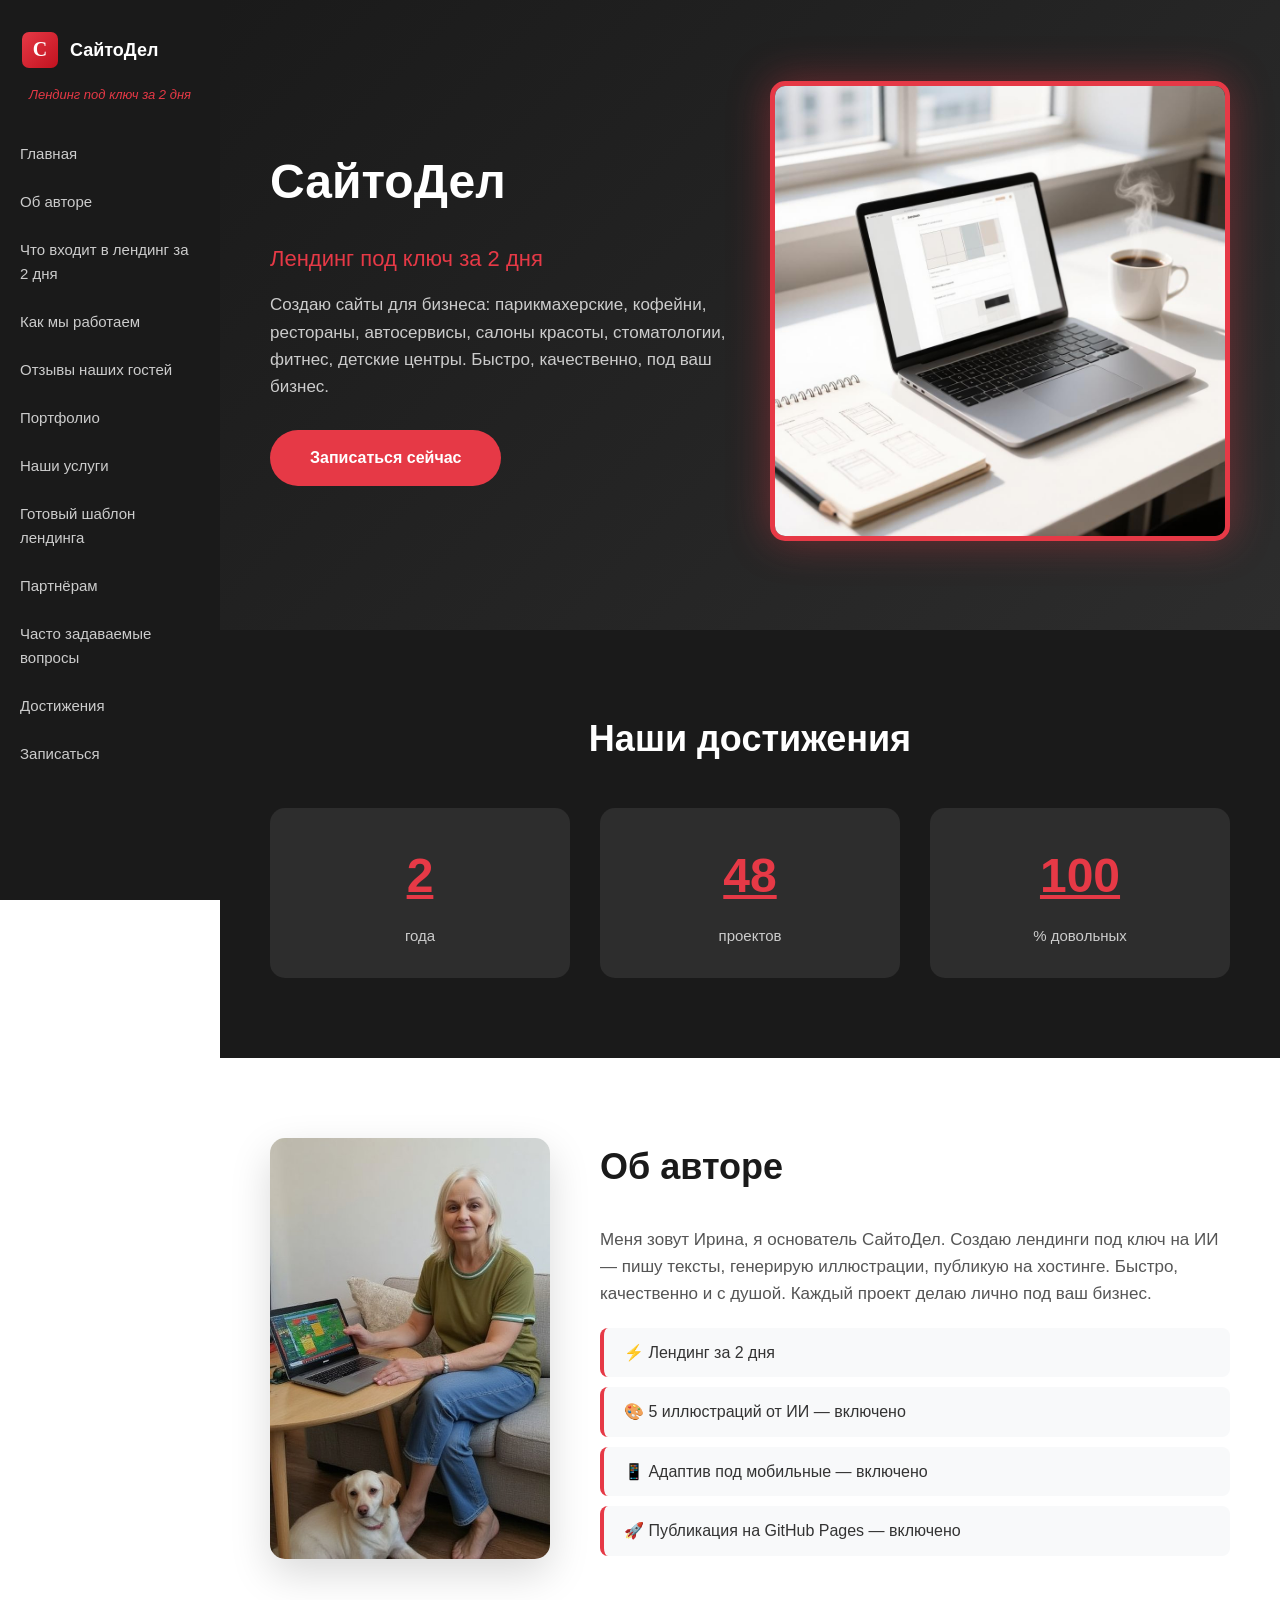
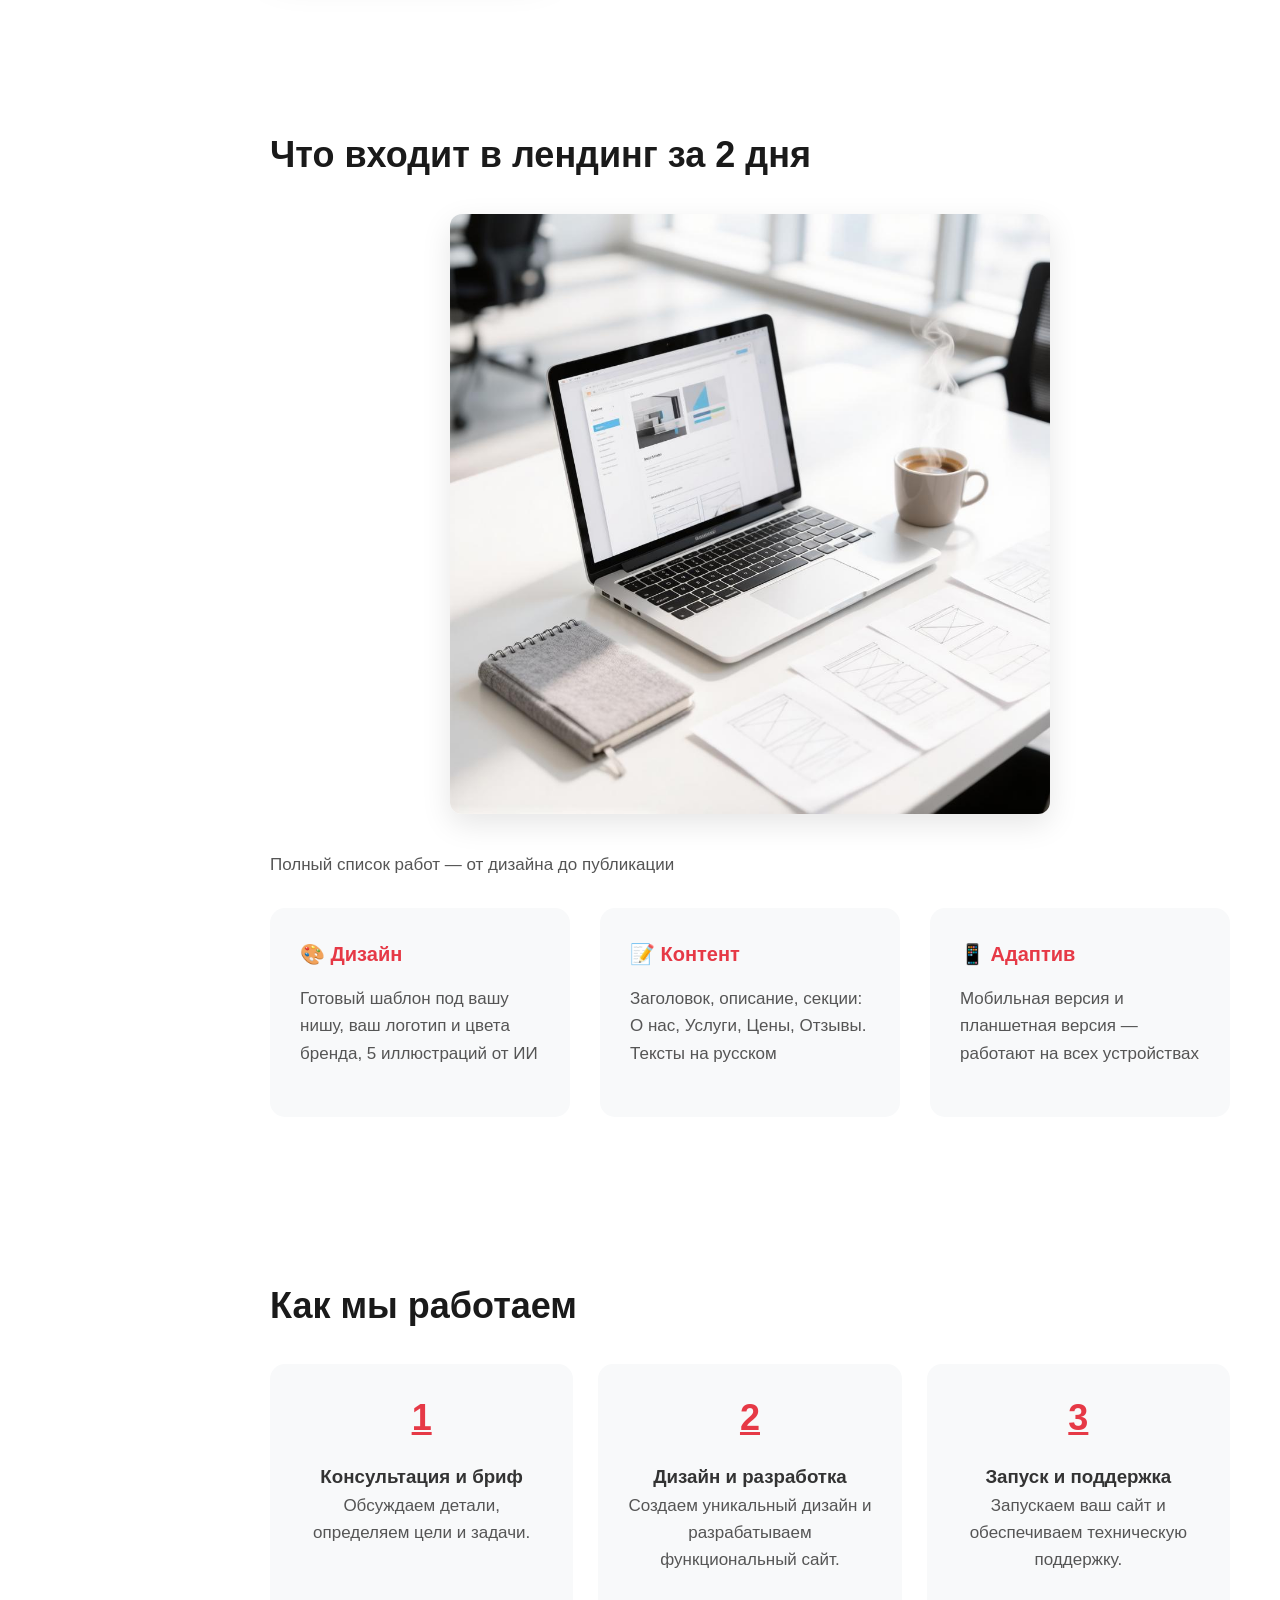
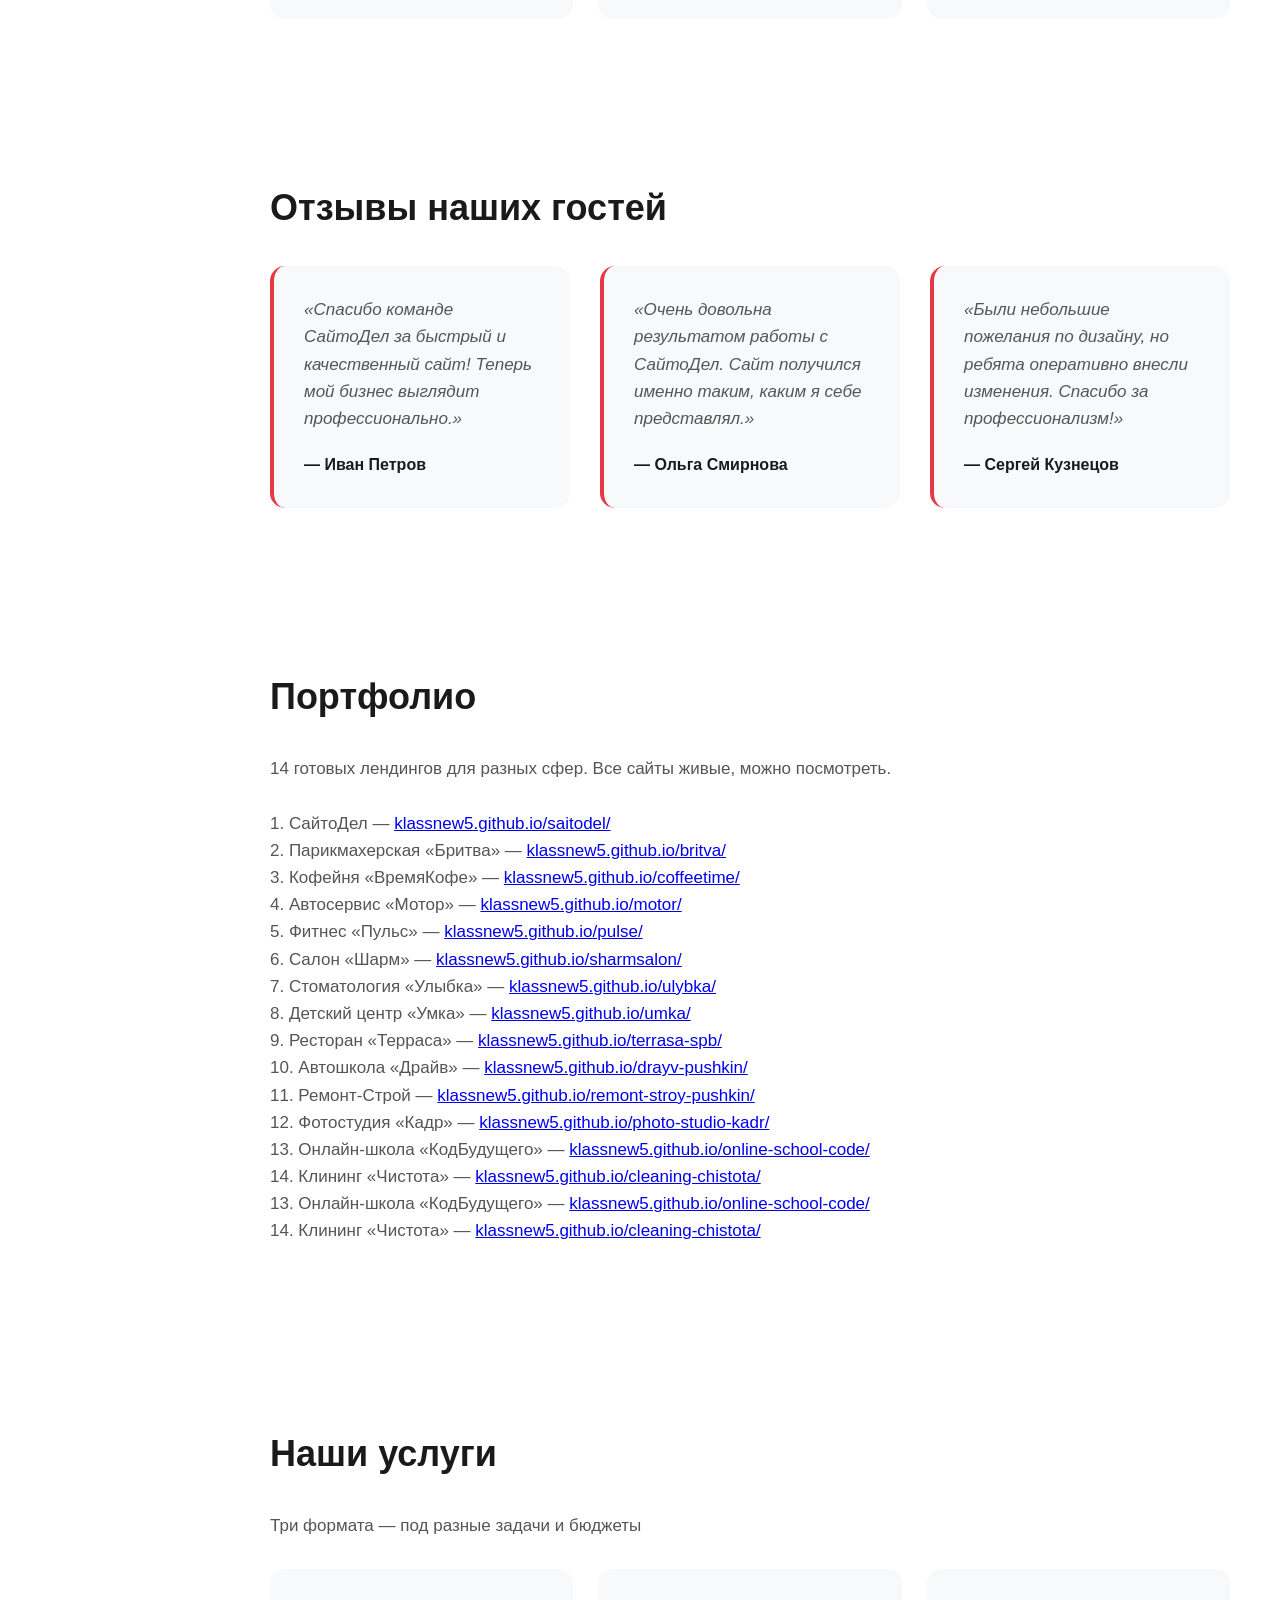
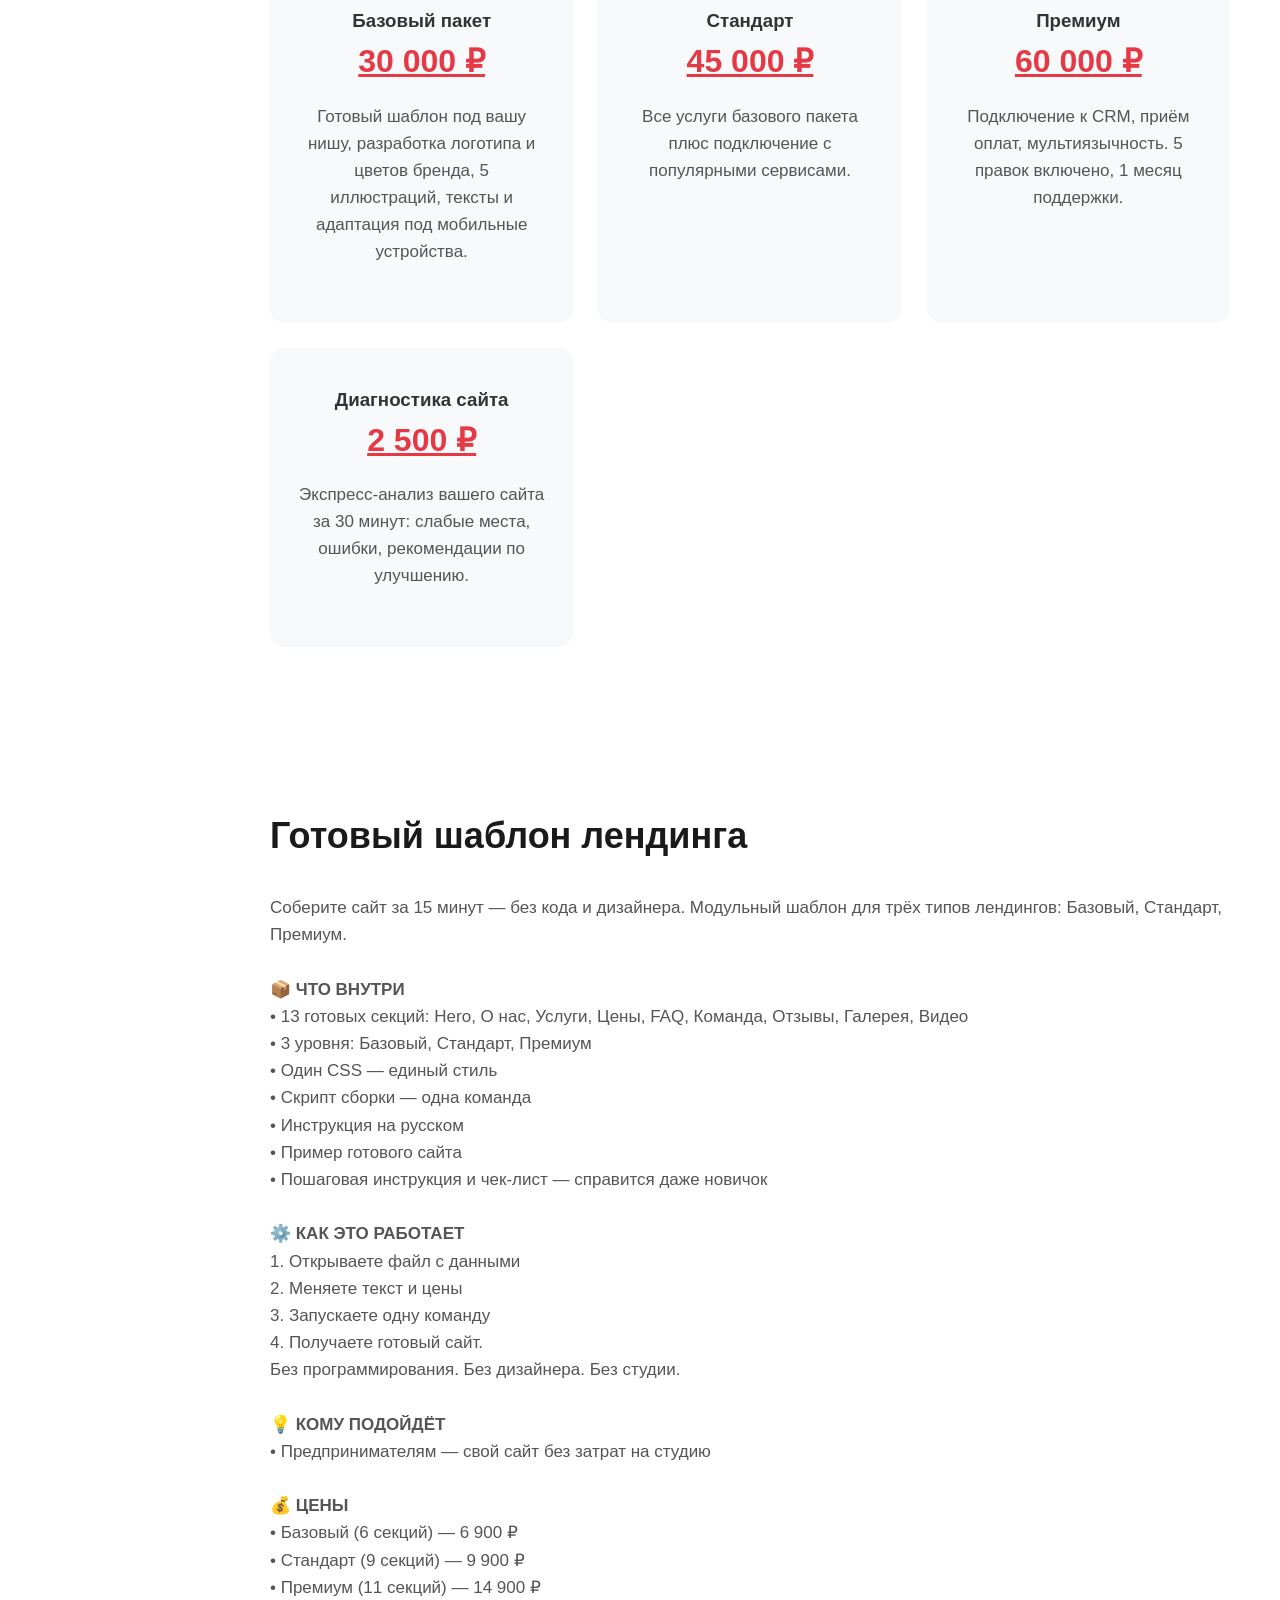
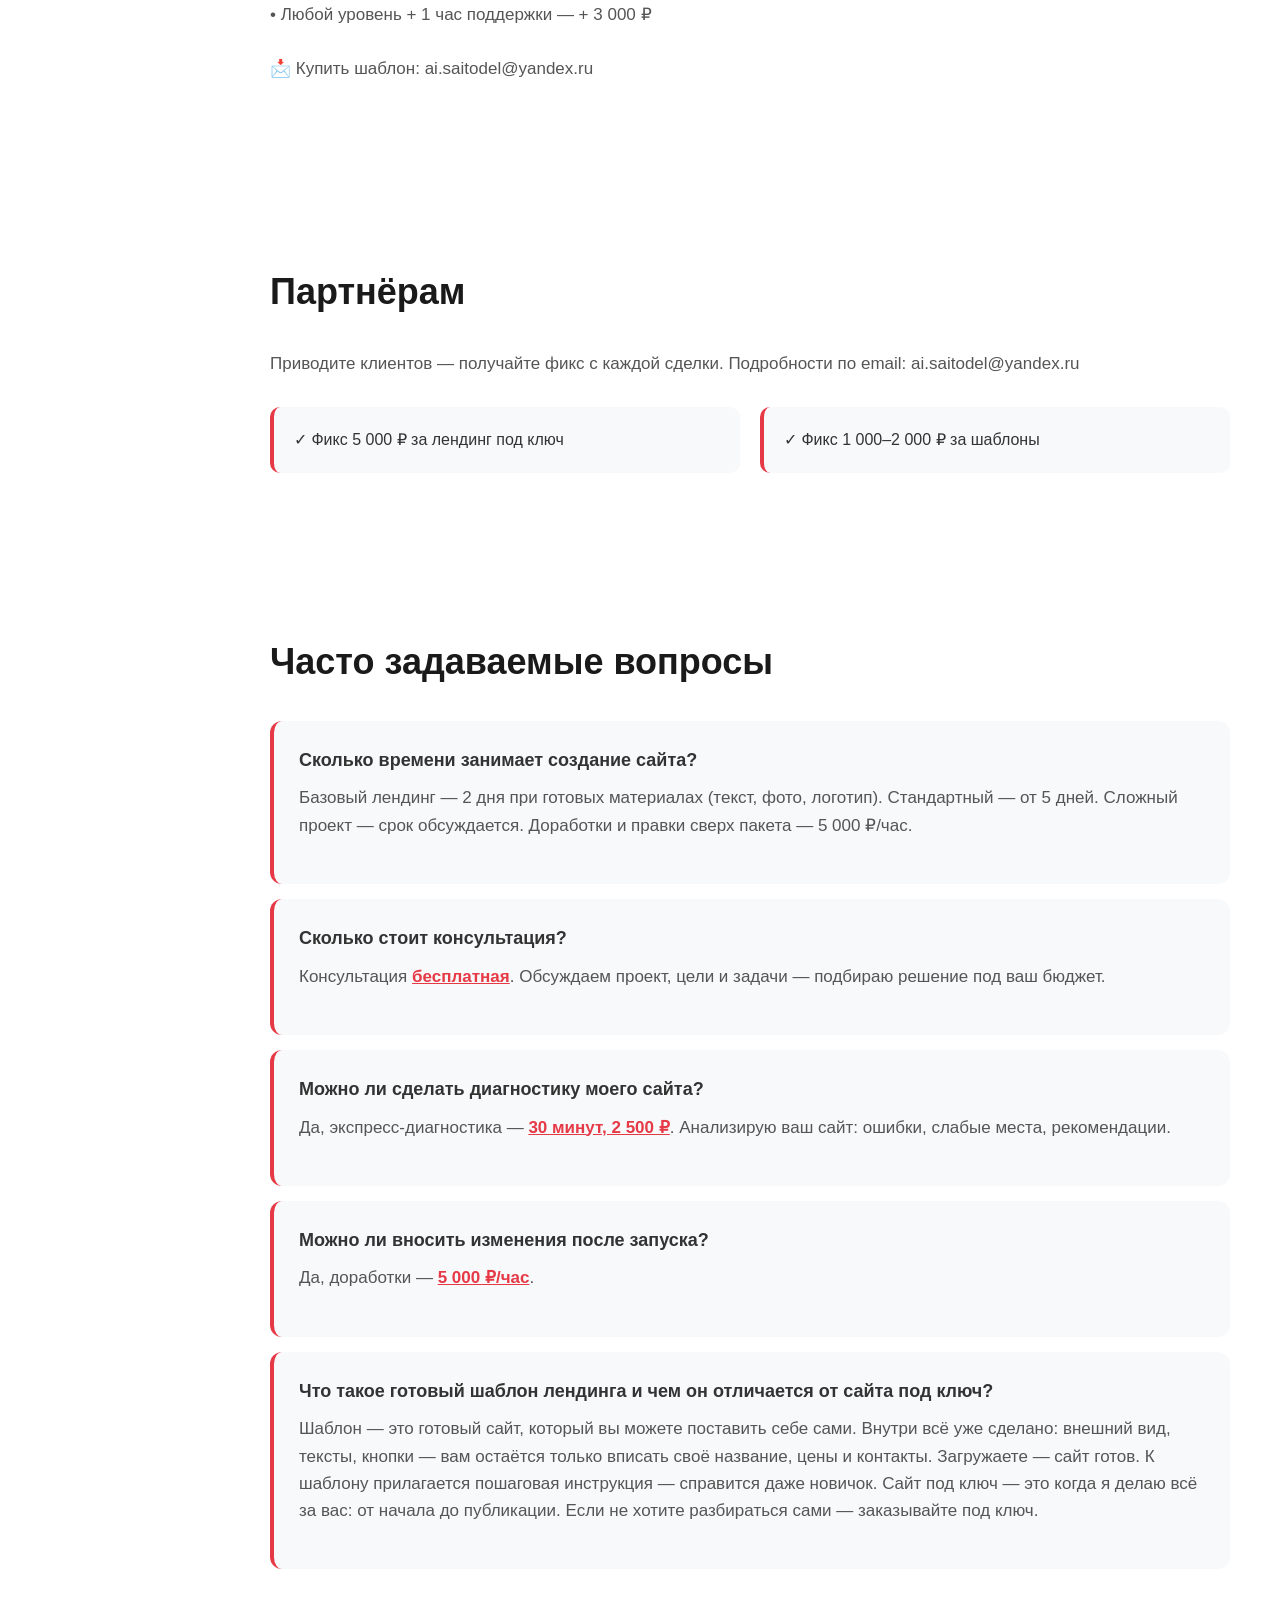
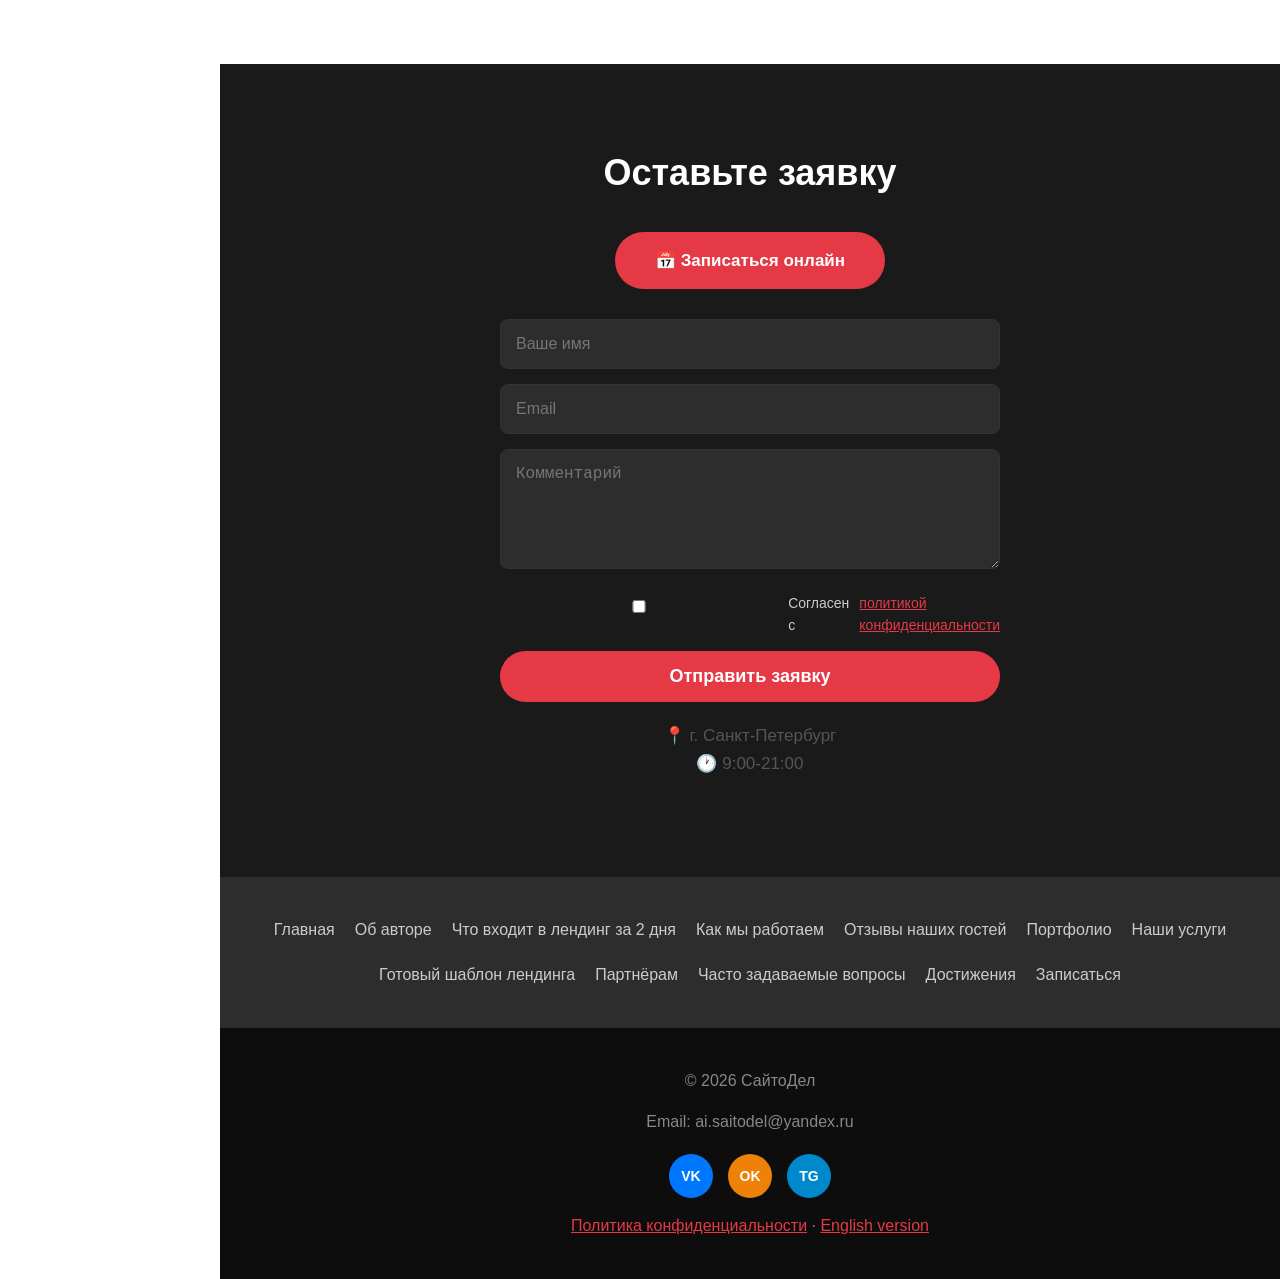
==== commit f1470285: "Портфолио: 14 работ + Клининг" ====
--- a/index.html
+++ b/index.html
@@ -45,7 +45,7 @@
                     </div>
                 </div>
             </section>
-            <section id="services" class="section"><div class="section-content"><h2>Что входит в лендинг за 2 дня</h2><div class="img-wrap"><img src="images/services.png" alt="Что входит в лендинг за 2 дня" class="section-img"></div><p>Полный список работ — от дизайна до публикации</p><div class="items-grid"><div class="item"><h3>🎨 Дизайн</h3><p>Готовый шаблон под вашу нишу, ваш логотип и цвета бренда, 5 иллюстраций от ИИ</p></div><div class="item"><h3>📝 Контент</h3><p>Заголовок, описание, секции: О нас, Услуги, Цены, Отзывы. Тексты на русском</p></div><div class="item"><h3>📱 Адаптив</h3><p>Мобильная версия и планшетная версия — работают на всех устройствах</p></div></div></div></section><section id="process" class="section"><div class="section-content"><h2>Как мы работаем</h2><p></p><div class="process-grid"><div class="process-step"><div class="step-num"><span class="highlight">1</span></div><h3>Консультация и бриф</h3><p>Обсуждаем детали, определяем цели и задачи.</p></div><div class="process-step"><div class="step-num"><span class="highlight">2</span></div><h3>Дизайн и разработка</h3><p>Создаем уникальный дизайн и разрабатываем функциональный сайт.</p></div><div class="process-step"><div class="step-num"><span class="highlight">3</span></div><h3>Запуск и поддержка</h3><p>Запускаем ваш сайт и обеспечиваем техническую поддержку.</p></div></div></div></section><section id="testimonials" class="section"><div class="section-content"><h2>Отзывы наших гостей</h2><p></p><div class="items-grid"><div class="item testimonial"><p>«Спасибо команде СайтоДел за быстрый и качественный сайт! Теперь мой бизнес выглядит профессионально.»</p><strong>— Иван Петров</strong></div><div class="item testimonial"><p>«Очень довольна результатом работы с СайтоДел. Сайт получился именно таким, каким я себе представлял.»</p><strong>— Ольга Смирнова</strong></div><div class="item testimonial"><p>«Были небольшие пожелания по дизайну, но ребята оперативно внесли изменения. Спасибо за профессионализм!»</p><strong>— Сергей Кузнецов</strong></div></div></div></section><section id="portfolio" class="section"><div class="section-content"><h2>Портфолио</h2><p>13 готовых лендингов для разных сфер. Все сайты живые, можно посмотреть.<br><br>1. СайтоДел — <a href="https://klassnew5.github.io/saitodel/" target="_blank">klassnew5.github.io/saitodel/</a><br>2. Парикмахерская «Бритва» — <a href="https://klassnew5.github.io/britva/" target="_blank">klassnew5.github.io/britva/</a><br>3. Кофейня «ВремяКофе» — <a href="https://klassnew5.github.io/coffeetime/" target="_blank">klassnew5.github.io/coffeetime/</a><br>4. Автосервис «Мотор» — <a href="https://klassnew5.github.io/motor/" target="_blank">klassnew5.github.io/motor/</a><br>5. Фитнес «Пульс» — <a href="https://klassnew5.github.io/pulse/" target="_blank">klassnew5.github.io/pulse/</a><br>6. Салон «Шарм» — <a href="https://klassnew5.github.io/sharmsalon/" target="_blank">klassnew5.github.io/sharmsalon/</a><br>7. Стоматология «Улыбка» — <a href="https://klassnew5.github.io/ulybka/" target="_blank">klassnew5.github.io/ulybka/</a><br>8. Детский центр «Умка» — <a href="https://klassnew5.github.io/umka/" target="_blank">klassnew5.github.io/umka/</a><br>9. Ресторан «Терраса» — <a href="https://klassnew5.github.io/terrasa-spb/" target="_blank">klassnew5.github.io/terrasa-spb/</a><br>10. Автошкола «Драйв» — <a href="https://klassnew5.github.io/drayv-pushkin/" target="_blank">klassnew5.github.io/drayv-pushkin/</a><br>11. Ремонт-Строй — <a href="https://klassnew5.github.io/remont-stroy-pushkin/" target="_blank">klassnew5.github.io/remont-stroy-pushkin/</a><br>12. Фотостудия «Кадр» — <a href="https://klassnew5.github.io/photo-studio-kadr/" target="_blank">klassnew5.github.io/photo-studio-kadr/</a><br>13. Онлайн-школа «КодБудущего» — <a href="https://klassnew5.github.io/online-school-code/" target="_blank">klassnew5.github.io/online-school-code/</a><br>13. Онлайн-школа «КодБудущего» — <a href="https://klassnew5.github.io/online-school-code/" target="_blank">klassnew5.github.io/online-school-code/</a></p></div></section><section id="pricing" class="section"><div class="section-content"><h2>Наши услуги</h2><p>Три формата — под разные задачи и бюджеты</p><div class="pricing-grid"><div class="price-card"><h3>Базовый пакет</h3><div class="price"><span class="highlight">30 000 ₽</span></div><p>Готовый шаблон под вашу нишу, разработка логотипа и цветов бренда, 5 иллюстраций, тексты и адаптация под мобильные устройства.</p></div><div class="price-card"><h3>Стандарт</h3><div class="price"><span class="highlight">45 000 ₽</span></div><p>Все услуги базового пакета плюс подключение с популярными сервисами.</p></div><div class="price-card"><h3>Премиум</h3><div class="price"><span class="highlight">60 000 ₽</span></div><p>Подключение к CRM, приём оплат, мультиязычность. 5 правок включено, 1 месяц поддержки.</p></div><div class="price-card"><h3>Диагностика сайта</h3><div class="price"><span class="highlight">2 500 ₽</span></div><p>Экспресс-анализ вашего сайта за 30 минут: слабые места, ошибки, рекомендации по улучшению.</p></div></div></div></section><section id="template" class="section"><div class="section-content"><h2>Готовый шаблон лендинга</h2><p>Соберите сайт за 15 минут — без кода и дизайнера. Модульный шаблон для трёх типов лендингов: Базовый, Стандарт, Премиум.<br><br><strong>📦 ЧТО ВНУТРИ</strong><br>• 13 готовых секций: Hero, О нас, Услуги, Цены, FAQ, Команда, Отзывы, Галерея, Видео<br>• 3 уровня: Базовый, Стандарт, Премиум<br>• Один CSS — единый стиль<br>• Скрипт сборки — одна команда<br>• Инструкция на русском<br>• Пример готового сайта<br>• Пошаговая инструкция и чек-лист — справится даже новичок<br><br><strong>⚙️ КАК ЭТО РАБОТАЕТ</strong><br>1. Открываете файл с данными<br>2. Меняете текст и цены<br>3. Запускаете одну команду<br>4. Получаете готовый сайт.<br>Без программирования. Без дизайнера. Без студии.<br><br><strong>💡 КОМУ ПОДОЙДЁТ</strong><br>• Предпринимателям — свой сайт без затрат на студию<br><br><strong>💰 ЦЕНЫ</strong><br>• Базовый (6 секций) — 6 900 ₽<br>• Стандарт (9 секций) — 9 900 ₽<br>• Премиум (11 секций) — 14 900 ₽<br>• Любой уровень + 1 час поддержки — + 3 000 ₽<br><br>📩 Купить шаблон: ai.saitodel@yandex.ru</p></div></section><section id="partnership" class="section"><div class="section-content"><h2>Партнёрам</h2><p>Приводите клиентов — получайте фикс с каждой сделки. Подробности по email: ai.saitodel@yandex.ru</p><ul class="features"><li>✓ Фикс 5 000 ₽ за лендинг под ключ</li><li>✓ Фикс 1 000–2 000 ₽ за шаблоны</li></ul></div></section><section id="faq" class="section"><div class="section-content"><h2>Часто задаваемые вопросы</h2><p></p><div class="faq-list"><div class="faq-item"><h3>Сколько времени занимает создание сайта?</h3><p>Базовый лендинг — 2 дня при готовых материалах (текст, фото, логотип). Стандартный — от 5 дней. Сложный проект — срок обсуждается. Доработки и правки сверх пакета — 5 000 ₽/час.</p></div><div class="faq-item"><h3>Сколько стоит консультация?</h3><p>Консультация <span class="highlight">бесплатная</span>. Обсуждаем проект, цели и задачи — подбираю решение под ваш бюджет.</p></div><div class="faq-item"><h3>Можно ли сделать диагностику моего сайта?</h3><p>Да, экспресс-диагностика — <span class="highlight">30 минут, 2 500 ₽</span>. Анализирую ваш сайт: ошибки, слабые места, рекомендации.</p></div><div class="faq-item"><h3>Можно ли вносить изменения после запуска?</h3><p>Да, доработки — <span class="highlight">5 000 ₽/час</span>.</p></div><div class="faq-item"><h3>Что такое готовый шаблон лендинга и чем он отличается от сайта под ключ?</h3><p>Шаблон — это готовый сайт, который вы можете поставить себе сами. Внутри всё уже сделано: внешний вид, тексты, кнопки — вам остаётся только вписать своё название, цены и контакты. Загружаете — сайт готов. К шаблону прилагается пошаговая инструкция — справится даже новичок. Сайт под ключ — это когда я делаю всё за вас: от начала до публикации. Если не хотите разбираться сами — заказывайте под ключ.</p></div></div></div></section>
+            <section id="services" class="section"><div class="section-content"><h2>Что входит в лендинг за 2 дня</h2><div class="img-wrap"><img src="images/services.png" alt="Что входит в лендинг за 2 дня" class="section-img"></div><p>Полный список работ — от дизайна до публикации</p><div class="items-grid"><div class="item"><h3>🎨 Дизайн</h3><p>Готовый шаблон под вашу нишу, ваш логотип и цвета бренда, 5 иллюстраций от ИИ</p></div><div class="item"><h3>📝 Контент</h3><p>Заголовок, описание, секции: О нас, Услуги, Цены, Отзывы. Тексты на русском</p></div><div class="item"><h3>📱 Адаптив</h3><p>Мобильная версия и планшетная версия — работают на всех устройствах</p></div></div></div></section><section id="process" class="section"><div class="section-content"><h2>Как мы работаем</h2><p></p><div class="process-grid"><div class="process-step"><div class="step-num"><span class="highlight">1</span></div><h3>Консультация и бриф</h3><p>Обсуждаем детали, определяем цели и задачи.</p></div><div class="process-step"><div class="step-num"><span class="highlight">2</span></div><h3>Дизайн и разработка</h3><p>Создаем уникальный дизайн и разрабатываем функциональный сайт.</p></div><div class="process-step"><div class="step-num"><span class="highlight">3</span></div><h3>Запуск и поддержка</h3><p>Запускаем ваш сайт и обеспечиваем техническую поддержку.</p></div></div></div></section><section id="testimonials" class="section"><div class="section-content"><h2>Отзывы наших гостей</h2><p></p><div class="items-grid"><div class="item testimonial"><p>«Спасибо команде СайтоДел за быстрый и качественный сайт! Теперь мой бизнес выглядит профессионально.»</p><strong>— Иван Петров</strong></div><div class="item testimonial"><p>«Очень довольна результатом работы с СайтоДел. Сайт получился именно таким, каким я себе представлял.»</p><strong>— Ольга Смирнова</strong></div><div class="item testimonial"><p>«Были небольшие пожелания по дизайну, но ребята оперативно внесли изменения. Спасибо за профессионализм!»</p><strong>— Сергей Кузнецов</strong></div></div></div></section><section id="portfolio" class="section"><div class="section-content"><h2>Портфолио</h2><p>14 готовых лендингов для разных сфер. Все сайты живые, можно посмотреть.<br><br>1. СайтоДел — <a href="https://klassnew5.github.io/saitodel/" target="_blank">klassnew5.github.io/saitodel/</a><br>2. Парикмахерская «Бритва» — <a href="https://klassnew5.github.io/britva/" target="_blank">klassnew5.github.io/britva/</a><br>3. Кофейня «ВремяКофе» — <a href="https://klassnew5.github.io/coffeetime/" target="_blank">klassnew5.github.io/coffeetime/</a><br>4. Автосервис «Мотор» — <a href="https://klassnew5.github.io/motor/" target="_blank">klassnew5.github.io/motor/</a><br>5. Фитнес «Пульс» — <a href="https://klassnew5.github.io/pulse/" target="_blank">klassnew5.github.io/pulse/</a><br>6. Салон «Шарм» — <a href="https://klassnew5.github.io/sharmsalon/" target="_blank">klassnew5.github.io/sharmsalon/</a><br>7. Стоматология «Улыбка» — <a href="https://klassnew5.github.io/ulybka/" target="_blank">klassnew5.github.io/ulybka/</a><br>8. Детский центр «Умка» — <a href="https://klassnew5.github.io/umka/" target="_blank">klassnew5.github.io/umka/</a><br>9. Ресторан «Терраса» — <a href="https://klassnew5.github.io/terrasa-spb/" target="_blank">klassnew5.github.io/terrasa-spb/</a><br>10. Автошкола «Драйв» — <a href="https://klassnew5.github.io/drayv-pushkin/" target="_blank">klassnew5.github.io/drayv-pushkin/</a><br>11. Ремонт-Строй — <a href="https://klassnew5.github.io/remont-stroy-pushkin/" target="_blank">klassnew5.github.io/remont-stroy-pushkin/</a><br>12. Фотостудия «Кадр» — <a href="https://klassnew5.github.io/photo-studio-kadr/" target="_blank">klassnew5.github.io/photo-studio-kadr/</a><br>13. Онлайн-школа «КодБудущего» — <a href="https://klassnew5.github.io/online-school-code/" target="_blank">klassnew5.github.io/online-school-code/</a><br>14. Клининг «Чистота» — <a href="https://klassnew5.github.io/cleaning-chistota/" target="_blank">klassnew5.github.io/cleaning-chistota/</a><br>13. Онлайн-школа «КодБудущего» — <a href="https://klassnew5.github.io/online-school-code/" target="_blank">klassnew5.github.io/online-school-code/</a><br>14. Клининг «Чистота» — <a href="https://klassnew5.github.io/cleaning-chistota/" target="_blank">klassnew5.github.io/cleaning-chistota/</a></p></div></section><section id="pricing" class="section"><div class="section-content"><h2>Наши услуги</h2><p>Три формата — под разные задачи и бюджеты</p><div class="pricing-grid"><div class="price-card"><h3>Базовый пакет</h3><div class="price"><span class="highlight">30 000 ₽</span></div><p>Готовый шаблон под вашу нишу, разработка логотипа и цветов бренда, 5 иллюстраций, тексты и адаптация под мобильные устройства.</p></div><div class="price-card"><h3>Стандарт</h3><div class="price"><span class="highlight">45 000 ₽</span></div><p>Все услуги базового пакета плюс подключение с популярными сервисами.</p></div><div class="price-card"><h3>Премиум</h3><div class="price"><span class="highlight">60 000 ₽</span></div><p>Подключение к CRM, приём оплат, мультиязычность. 5 правок включено, 1 месяц поддержки.</p></div><div class="price-card"><h3>Диагностика сайта</h3><div class="price"><span class="highlight">2 500 ₽</span></div><p>Экспресс-анализ вашего сайта за 30 минут: слабые места, ошибки, рекомендации по улучшению.</p></div></div></div></section><section id="template" class="section"><div class="section-content"><h2>Готовый шаблон лендинга</h2><p>Соберите сайт за 15 минут — без кода и дизайнера. Модульный шаблон для трёх типов лендингов: Базовый, Стандарт, Премиум.<br><br><strong>📦 ЧТО ВНУТРИ</strong><br>• 13 готовых секций: Hero, О нас, Услуги, Цены, FAQ, Команда, Отзывы, Галерея, Видео<br>• 3 уровня: Базовый, Стандарт, Премиум<br>• Один CSS — единый стиль<br>• Скрипт сборки — одна команда<br>• Инструкция на русском<br>• Пример готового сайта<br>• Пошаговая инструкция и чек-лист — справится даже новичок<br><br><strong>⚙️ КАК ЭТО РАБОТАЕТ</strong><br>1. Открываете файл с данными<br>2. Меняете текст и цены<br>3. Запускаете одну команду<br>4. Получаете готовый сайт.<br>Без программирования. Без дизайнера. Без студии.<br><br><strong>💡 КОМУ ПОДОЙДЁТ</strong><br>• Предпринимателям — свой сайт без затрат на студию<br><br><strong>💰 ЦЕНЫ</strong><br>• Базовый (6 секций) — 6 900 ₽<br>• Стандарт (9 секций) — 9 900 ₽<br>• Премиум (11 секций) — 14 900 ₽<br>• Любой уровень + 1 час поддержки — + 3 000 ₽<br><br>📩 Купить шаблон: ai.saitodel@yandex.ru</p></div></section><section id="partnership" class="section"><div class="section-content"><h2>Партнёрам</h2><p>Приводите клиентов — получайте фикс с каждой сделки. Подробности по email: ai.saitodel@yandex.ru</p><ul class="features"><li>✓ Фикс 5 000 ₽ за лендинг под ключ</li><li>✓ Фикс 1 000–2 000 ₽ за шаблоны</li></ul></div></section><section id="faq" class="section"><div class="section-content"><h2>Часто задаваемые вопросы</h2><p></p><div class="faq-list"><div class="faq-item"><h3>Сколько времени занимает создание сайта?</h3><p>Базовый лендинг — 2 дня при готовых материалах (текст, фото, логотип). Стандартный — от 5 дней. Сложный проект — срок обсуждается. Доработки и правки сверх пакета — 5 000 ₽/час.</p></div><div class="faq-item"><h3>Сколько стоит консультация?</h3><p>Консультация <span class="highlight">бесплатная</span>. Обсуждаем проект, цели и задачи — подбираю решение под ваш бюджет.</p></div><div class="faq-item"><h3>Можно ли сделать диагностику моего сайта?</h3><p>Да, экспресс-диагностика — <span class="highlight">30 минут, 2 500 ₽</span>. Анализирую ваш сайт: ошибки, слабые места, рекомендации.</p></div><div class="faq-item"><h3>Можно ли вносить изменения после запуска?</h3><p>Да, доработки — <span class="highlight">5 000 ₽/час</span>.</p></div><div class="faq-item"><h3>Что такое готовый шаблон лендинга и чем он отличается от сайта под ключ?</h3><p>Шаблон — это готовый сайт, который вы можете поставить себе сами. Внутри всё уже сделано: внешний вид, тексты, кнопки — вам остаётся только вписать своё название, цены и контакты. Загружаете — сайт готов. К шаблону прилагается пошаговая инструкция — справится даже новичок. Сайт под ключ — это когда я делаю всё за вас: от начала до публикации. Если не хотите разбираться сами — заказывайте под ключ.</p></div></div></div></section>
 
 
 <section id="contact" class="section contact">
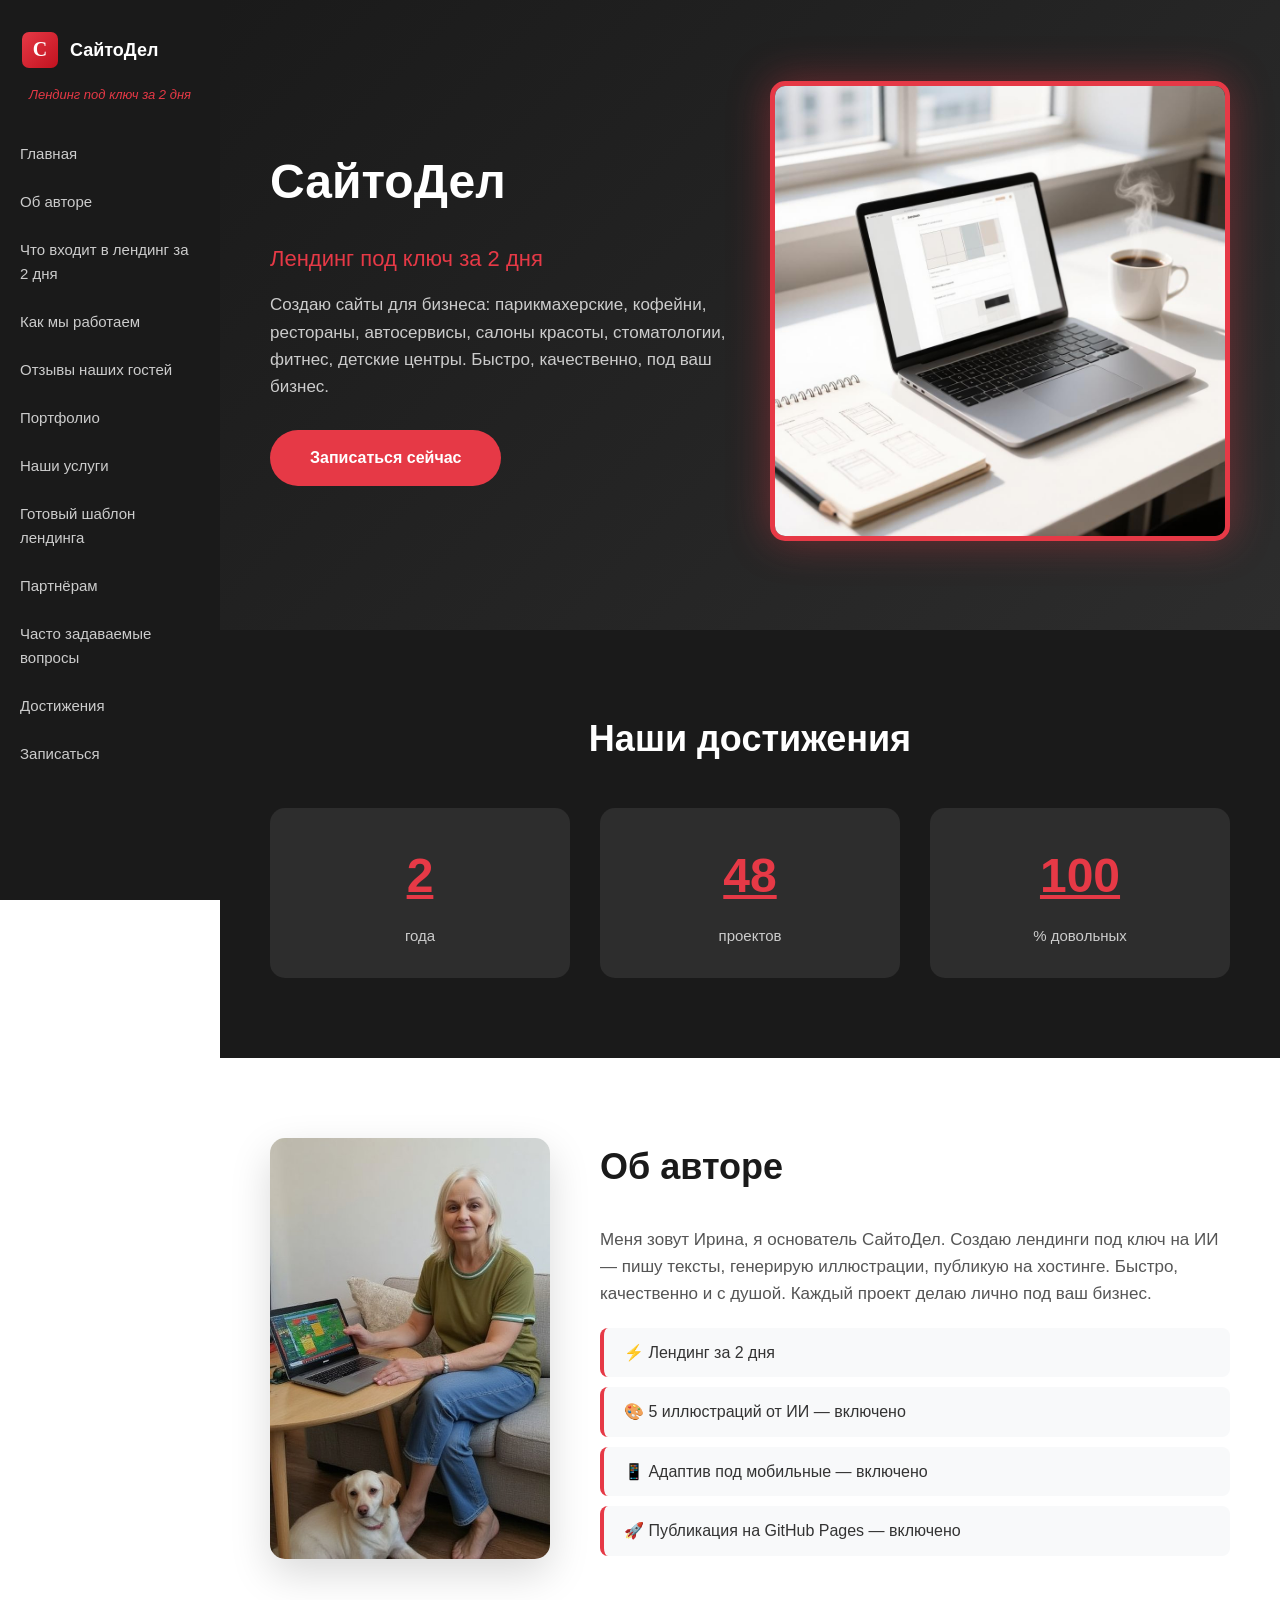
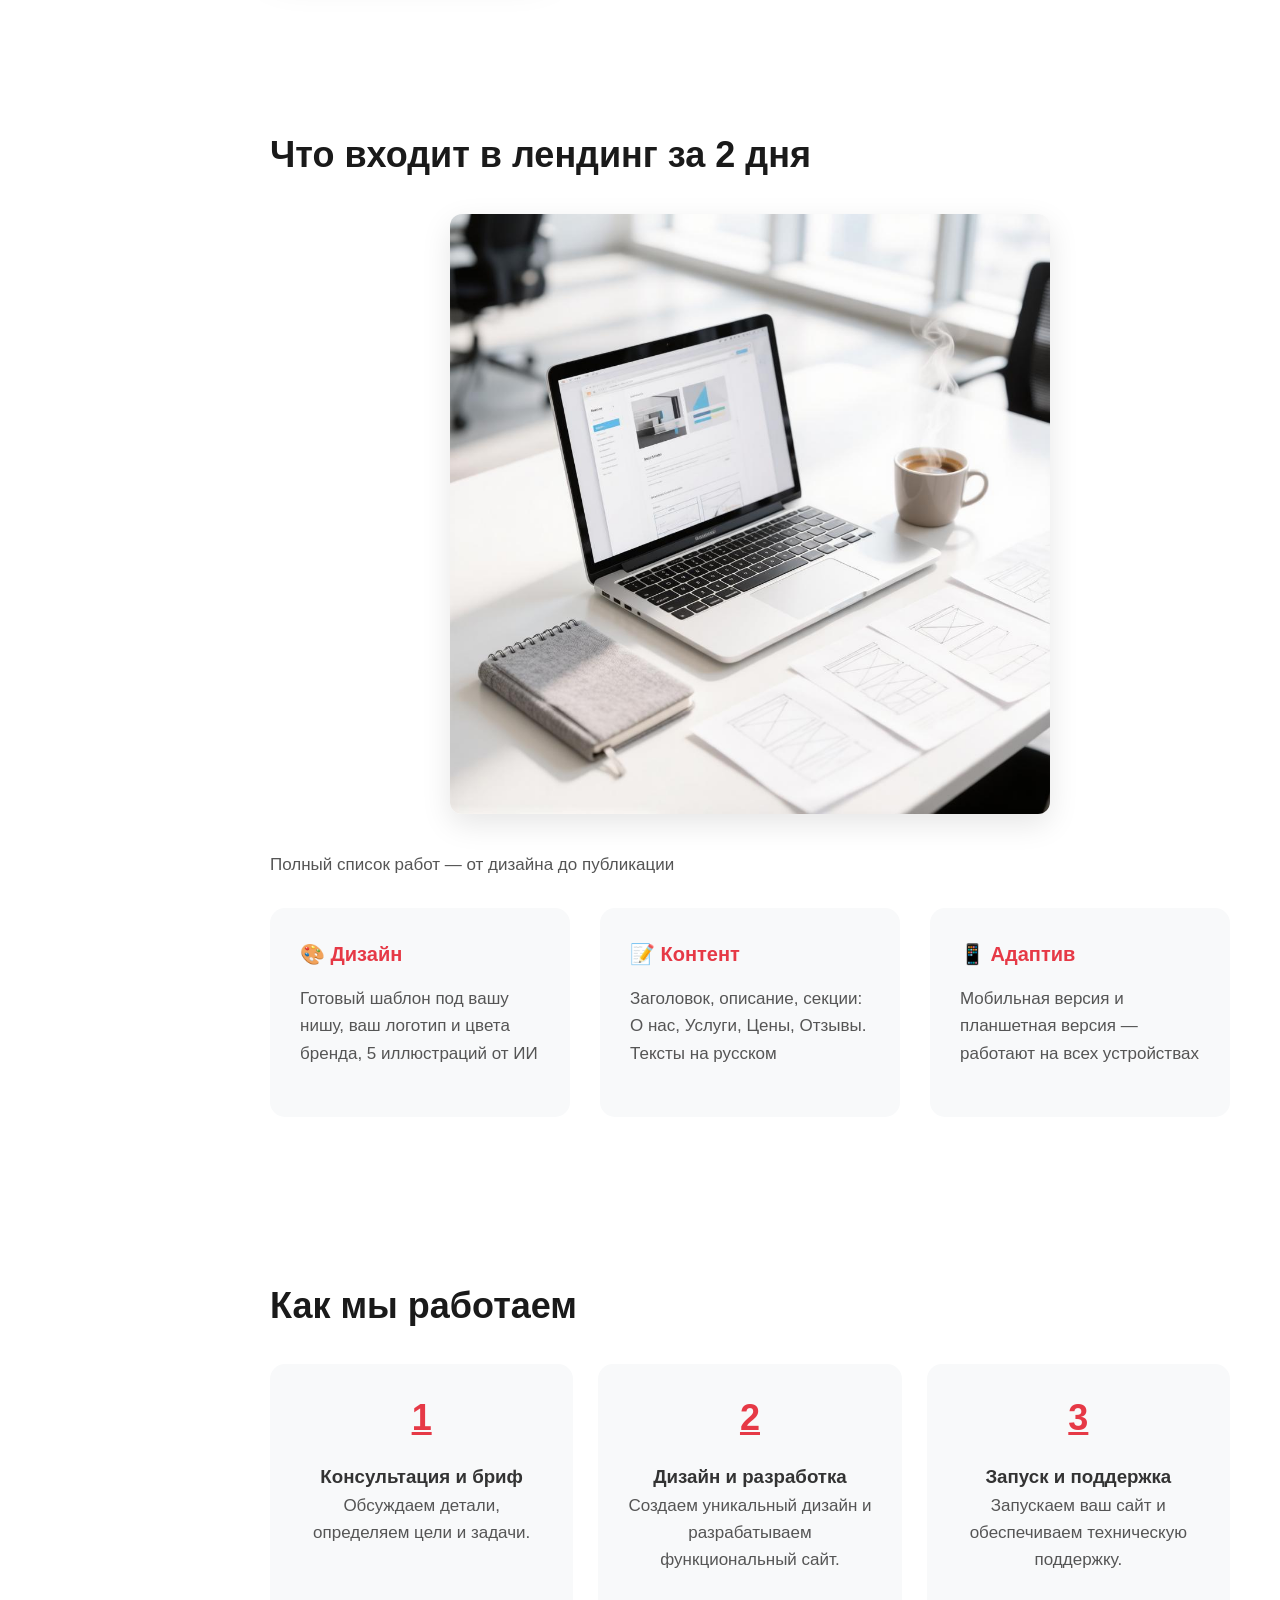
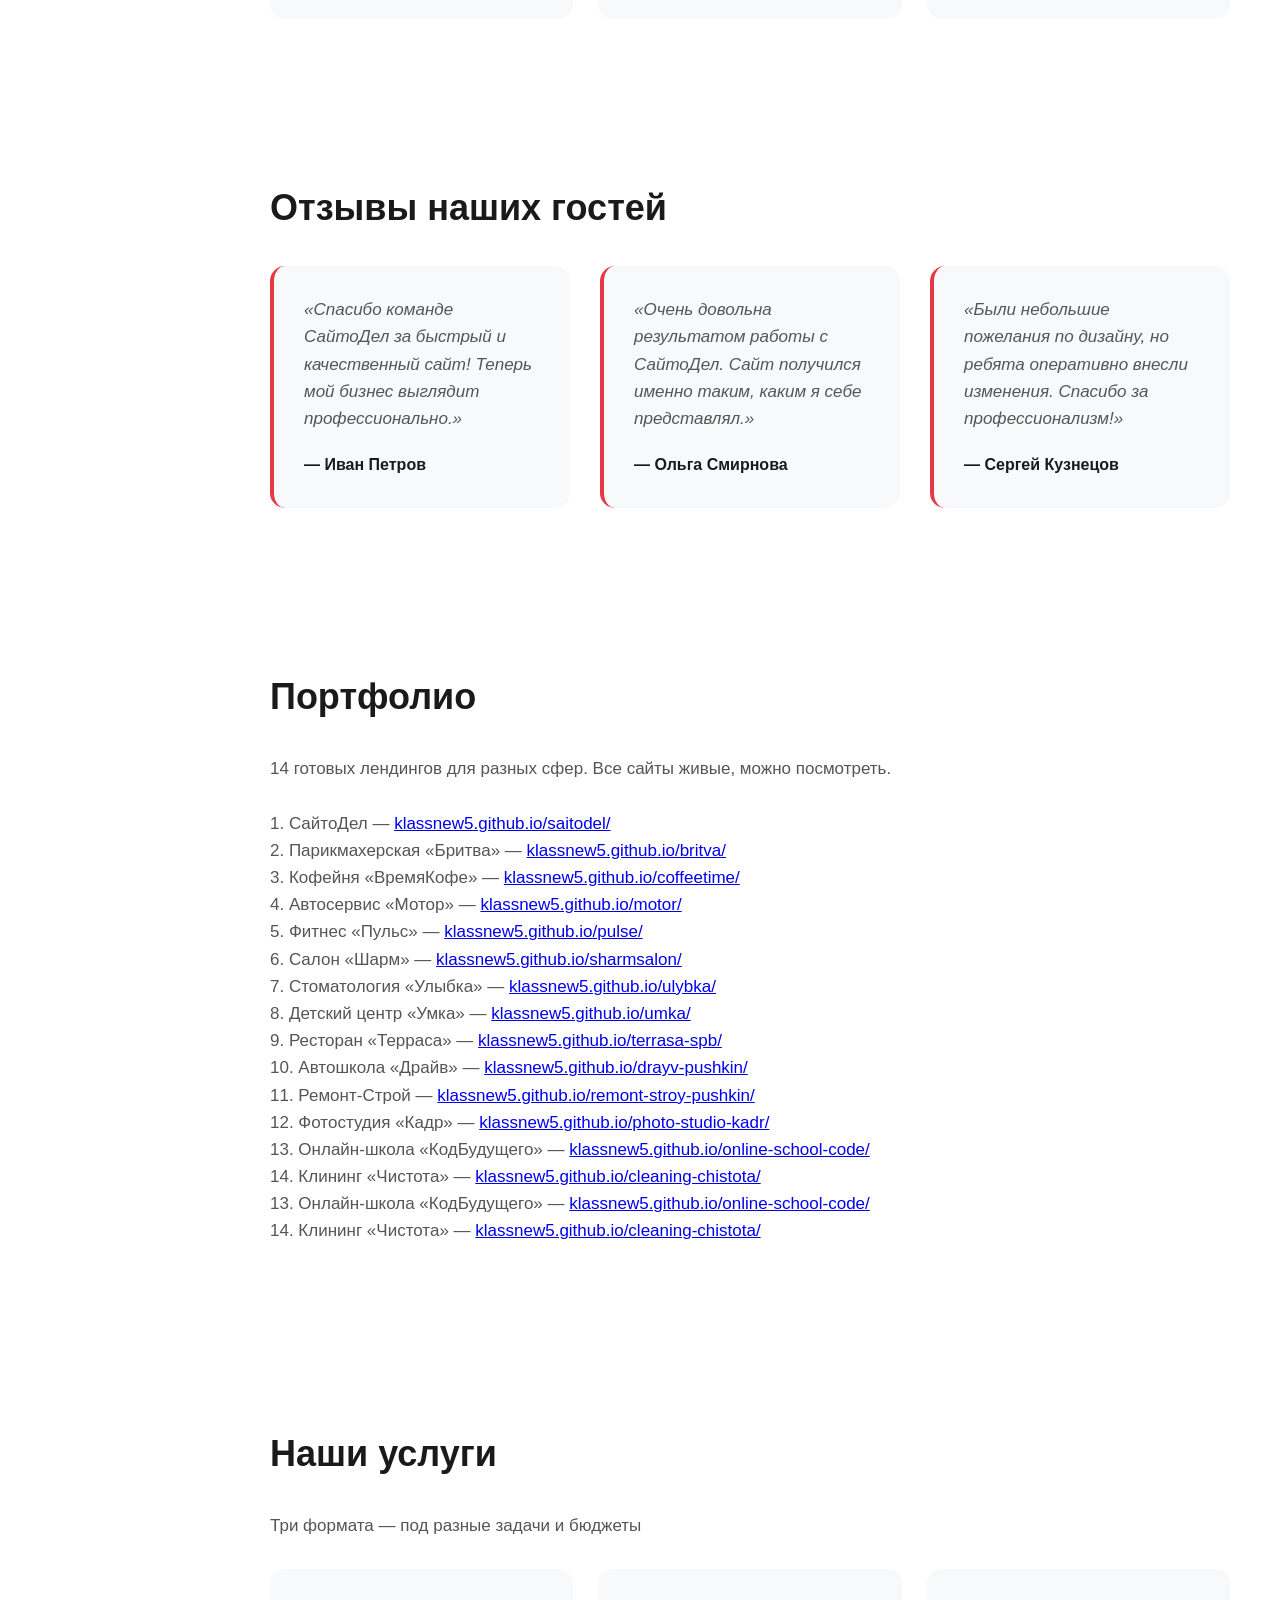
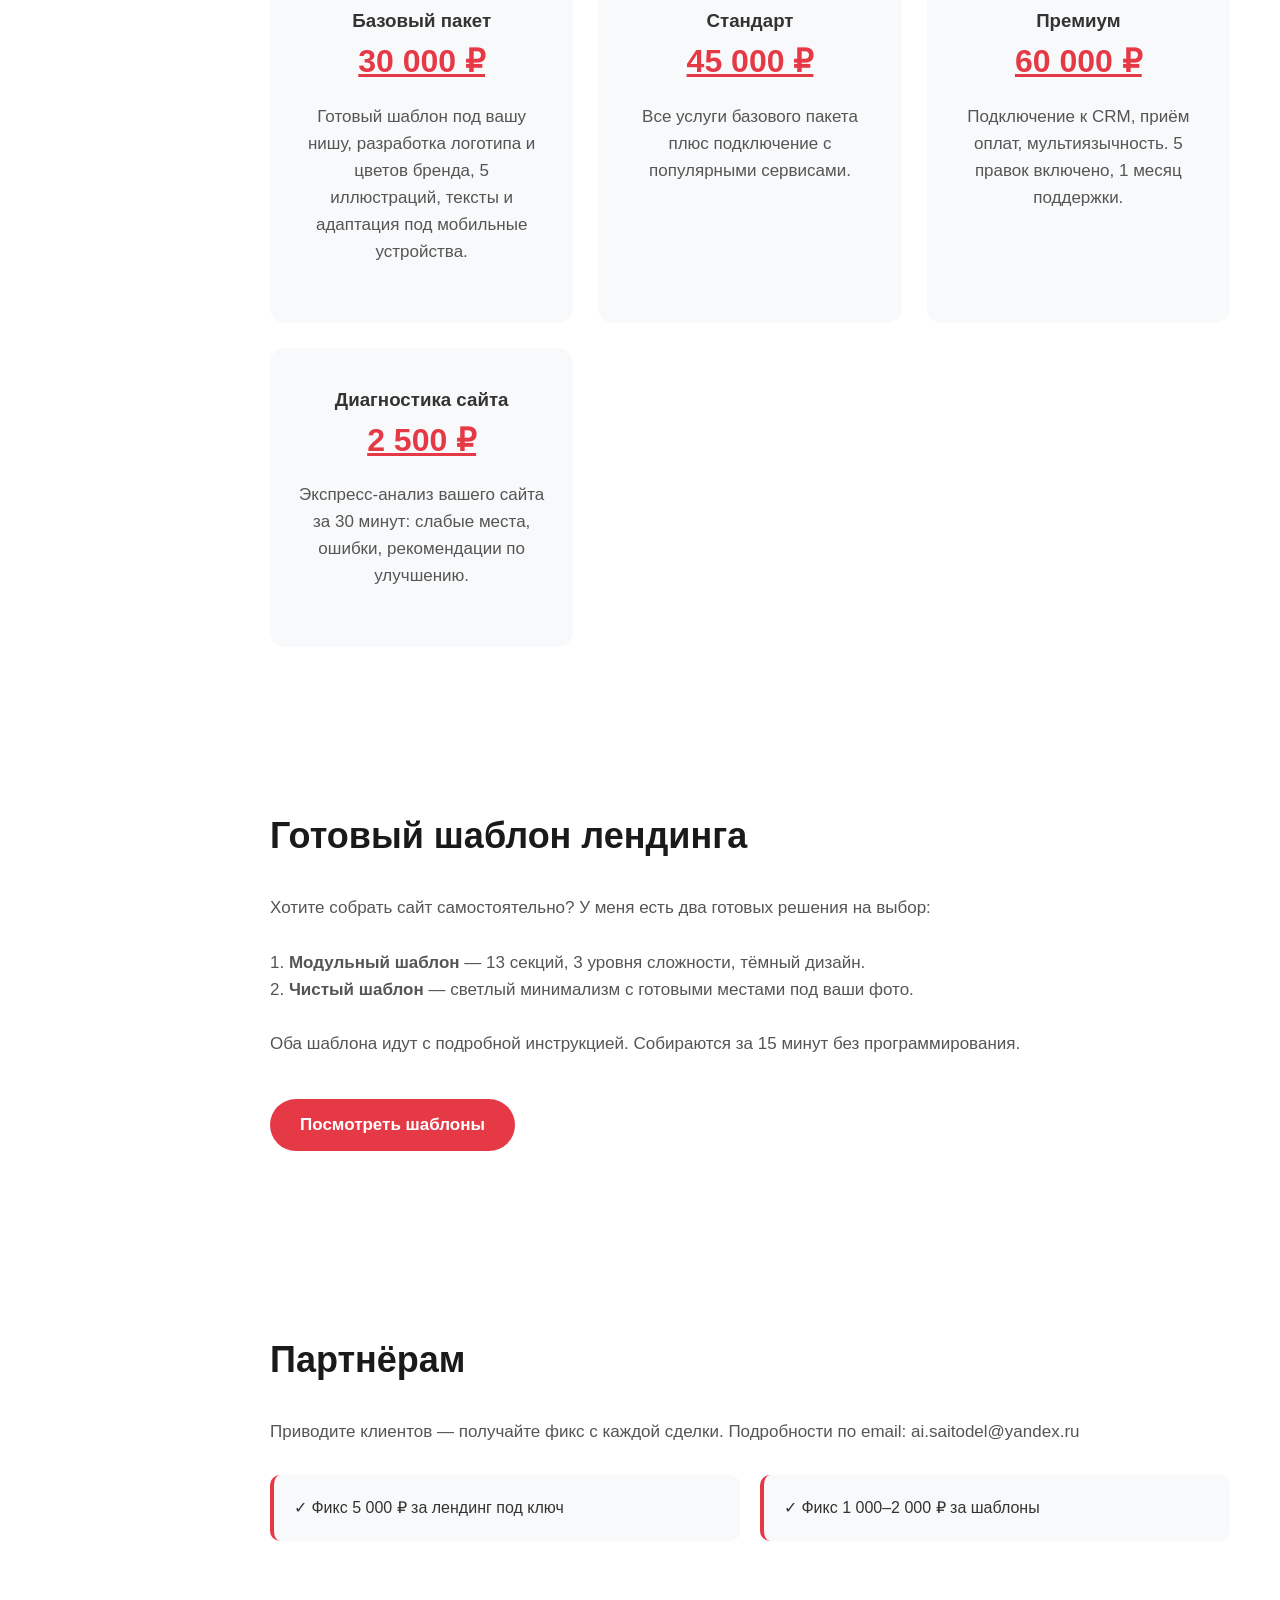
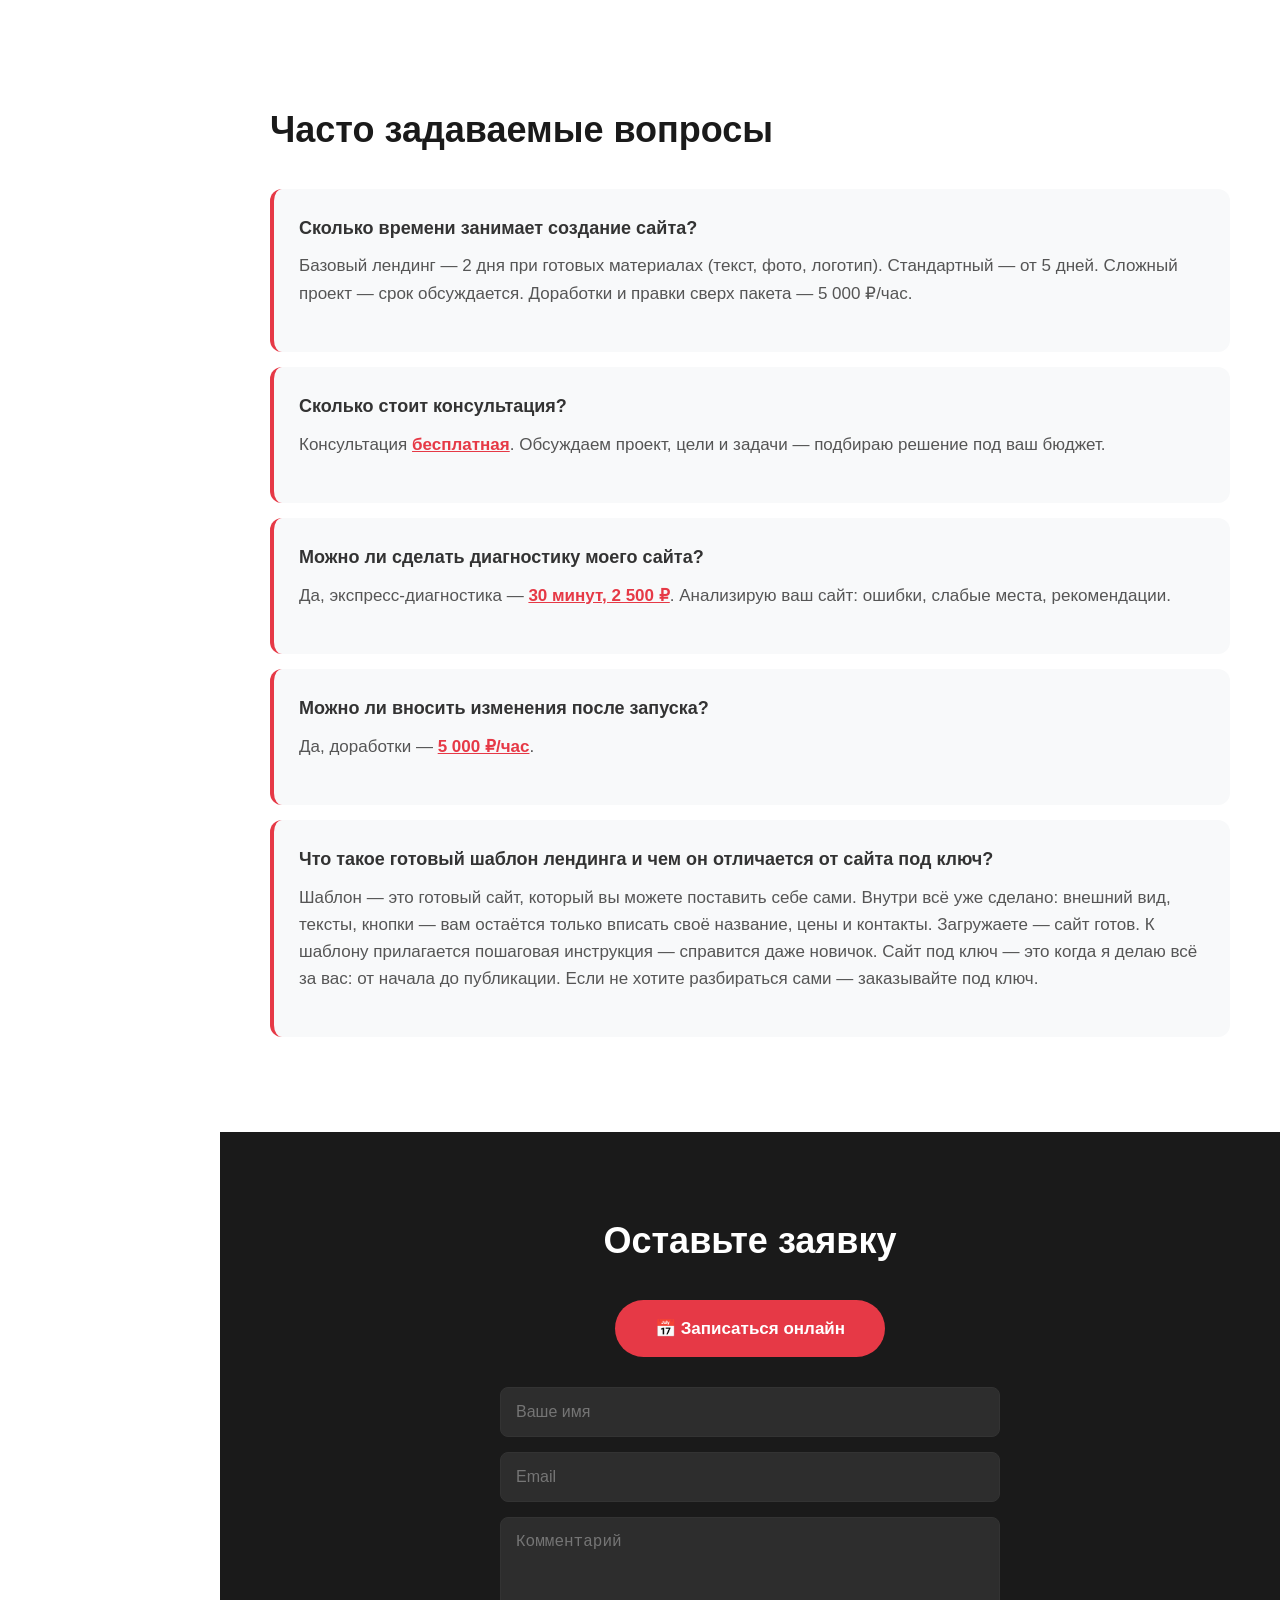
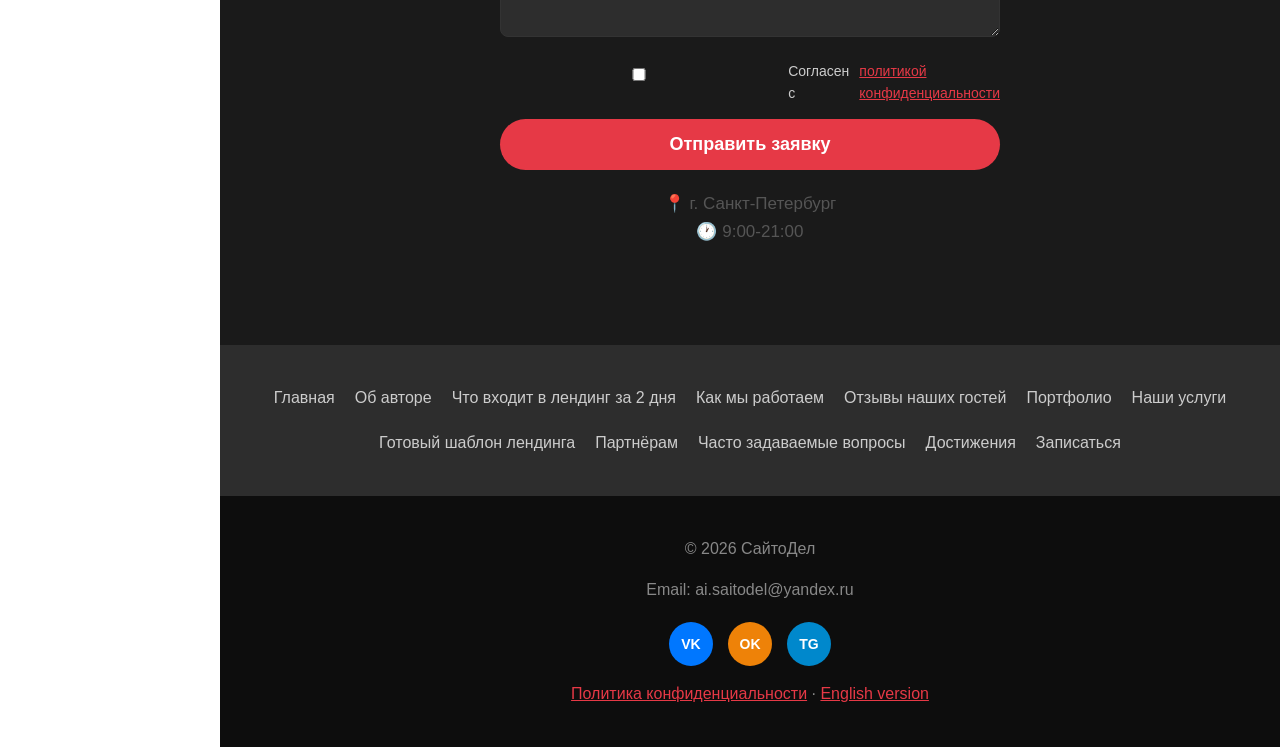
==== commit ca959cde: "Обновлён блок шаблонов: ссылка на витрину" ====
--- a/index.html
+++ b/index.html
@@ -45,7 +45,11 @@
                     </div>
                 </div>
             </section>
-            <section id="services" class="section"><div class="section-content"><h2>Что входит в лендинг за 2 дня</h2><div class="img-wrap"><img src="images/services.png" alt="Что входит в лендинг за 2 дня" class="section-img"></div><p>Полный список работ — от дизайна до публикации</p><div class="items-grid"><div class="item"><h3>🎨 Дизайн</h3><p>Готовый шаблон под вашу нишу, ваш логотип и цвета бренда, 5 иллюстраций от ИИ</p></div><div class="item"><h3>📝 Контент</h3><p>Заголовок, описание, секции: О нас, Услуги, Цены, Отзывы. Тексты на русском</p></div><div class="item"><h3>📱 Адаптив</h3><p>Мобильная версия и планшетная версия — работают на всех устройствах</p></div></div></div></section><section id="process" class="section"><div class="section-content"><h2>Как мы работаем</h2><p></p><div class="process-grid"><div class="process-step"><div class="step-num"><span class="highlight">1</span></div><h3>Консультация и бриф</h3><p>Обсуждаем детали, определяем цели и задачи.</p></div><div class="process-step"><div class="step-num"><span class="highlight">2</span></div><h3>Дизайн и разработка</h3><p>Создаем уникальный дизайн и разрабатываем функциональный сайт.</p></div><div class="process-step"><div class="step-num"><span class="highlight">3</span></div><h3>Запуск и поддержка</h3><p>Запускаем ваш сайт и обеспечиваем техническую поддержку.</p></div></div></div></section><section id="testimonials" class="section"><div class="section-content"><h2>Отзывы наших гостей</h2><p></p><div class="items-grid"><div class="item testimonial"><p>«Спасибо команде СайтоДел за быстрый и качественный сайт! Теперь мой бизнес выглядит профессионально.»</p><strong>— Иван Петров</strong></div><div class="item testimonial"><p>«Очень довольна результатом работы с СайтоДел. Сайт получился именно таким, каким я себе представлял.»</p><strong>— Ольга Смирнова</strong></div><div class="item testimonial"><p>«Были небольшие пожелания по дизайну, но ребята оперативно внесли изменения. Спасибо за профессионализм!»</p><strong>— Сергей Кузнецов</strong></div></div></div></section><section id="portfolio" class="section"><div class="section-content"><h2>Портфолио</h2><p>14 готовых лендингов для разных сфер. Все сайты живые, можно посмотреть.<br><br>1. СайтоДел — <a href="https://klassnew5.github.io/saitodel/" target="_blank">klassnew5.github.io/saitodel/</a><br>2. Парикмахерская «Бритва» — <a href="https://klassnew5.github.io/britva/" target="_blank">klassnew5.github.io/britva/</a><br>3. Кофейня «ВремяКофе» — <a href="https://klassnew5.github.io/coffeetime/" target="_blank">klassnew5.github.io/coffeetime/</a><br>4. Автосервис «Мотор» — <a href="https://klassnew5.github.io/motor/" target="_blank">klassnew5.github.io/motor/</a><br>5. Фитнес «Пульс» — <a href="https://klassnew5.github.io/pulse/" target="_blank">klassnew5.github.io/pulse/</a><br>6. Салон «Шарм» — <a href="https://klassnew5.github.io/sharmsalon/" target="_blank">klassnew5.github.io/sharmsalon/</a><br>7. Стоматология «Улыбка» — <a href="https://klassnew5.github.io/ulybka/" target="_blank">klassnew5.github.io/ulybka/</a><br>8. Детский центр «Умка» — <a href="https://klassnew5.github.io/umka/" target="_blank">klassnew5.github.io/umka/</a><br>9. Ресторан «Терраса» — <a href="https://klassnew5.github.io/terrasa-spb/" target="_blank">klassnew5.github.io/terrasa-spb/</a><br>10. Автошкола «Драйв» — <a href="https://klassnew5.github.io/drayv-pushkin/" target="_blank">klassnew5.github.io/drayv-pushkin/</a><br>11. Ремонт-Строй — <a href="https://klassnew5.github.io/remont-stroy-pushkin/" target="_blank">klassnew5.github.io/remont-stroy-pushkin/</a><br>12. Фотостудия «Кадр» — <a href="https://klassnew5.github.io/photo-studio-kadr/" target="_blank">klassnew5.github.io/photo-studio-kadr/</a><br>13. Онлайн-школа «КодБудущего» — <a href="https://klassnew5.github.io/online-school-code/" target="_blank">klassnew5.github.io/online-school-code/</a><br>14. Клининг «Чистота» — <a href="https://klassnew5.github.io/cleaning-chistota/" target="_blank">klassnew5.github.io/cleaning-chistota/</a><br>13. Онлайн-школа «КодБудущего» — <a href="https://klassnew5.github.io/online-school-code/" target="_blank">klassnew5.github.io/online-school-code/</a><br>14. Клининг «Чистота» — <a href="https://klassnew5.github.io/cleaning-chistota/" target="_blank">klassnew5.github.io/cleaning-chistota/</a></p></div></section><section id="pricing" class="section"><div class="section-content"><h2>Наши услуги</h2><p>Три формата — под разные задачи и бюджеты</p><div class="pricing-grid"><div class="price-card"><h3>Базовый пакет</h3><div class="price"><span class="highlight">30 000 ₽</span></div><p>Готовый шаблон под вашу нишу, разработка логотипа и цветов бренда, 5 иллюстраций, тексты и адаптация под мобильные устройства.</p></div><div class="price-card"><h3>Стандарт</h3><div class="price"><span class="highlight">45 000 ₽</span></div><p>Все услуги базового пакета плюс подключение с популярными сервисами.</p></div><div class="price-card"><h3>Премиум</h3><div class="price"><span class="highlight">60 000 ₽</span></div><p>Подключение к CRM, приём оплат, мультиязычность. 5 правок включено, 1 месяц поддержки.</p></div><div class="price-card"><h3>Диагностика сайта</h3><div class="price"><span class="highlight">2 500 ₽</span></div><p>Экспресс-анализ вашего сайта за 30 минут: слабые места, ошибки, рекомендации по улучшению.</p></div></div></div></section><section id="template" class="section"><div class="section-content"><h2>Готовый шаблон лендинга</h2><p>Соберите сайт за 15 минут — без кода и дизайнера. Модульный шаблон для трёх типов лендингов: Базовый, Стандарт, Премиум.<br><br><strong>📦 ЧТО ВНУТРИ</strong><br>• 13 готовых секций: Hero, О нас, Услуги, Цены, FAQ, Команда, Отзывы, Галерея, Видео<br>• 3 уровня: Базовый, Стандарт, Премиум<br>• Один CSS — единый стиль<br>• Скрипт сборки — одна команда<br>• Инструкция на русском<br>• Пример готового сайта<br>• Пошаговая инструкция и чек-лист — справится даже новичок<br><br><strong>⚙️ КАК ЭТО РАБОТАЕТ</strong><br>1. Открываете файл с данными<br>2. Меняете текст и цены<br>3. Запускаете одну команду<br>4. Получаете готовый сайт.<br>Без программирования. Без дизайнера. Без студии.<br><br><strong>💡 КОМУ ПОДОЙДЁТ</strong><br>• Предпринимателям — свой сайт без затрат на студию<br><br><strong>💰 ЦЕНЫ</strong><br>• Базовый (6 секций) — 6 900 ₽<br>• Стандарт (9 секций) — 9 900 ₽<br>• Премиум (11 секций) — 14 900 ₽<br>• Любой уровень + 1 час поддержки — + 3 000 ₽<br><br>📩 Купить шаблон: ai.saitodel@yandex.ru</p></div></section><section id="partnership" class="section"><div class="section-content"><h2>Партнёрам</h2><p>Приводите клиентов — получайте фикс с каждой сделки. Подробности по email: ai.saitodel@yandex.ru</p><ul class="features"><li>✓ Фикс 5 000 ₽ за лендинг под ключ</li><li>✓ Фикс 1 000–2 000 ₽ за шаблоны</li></ul></div></section><section id="faq" class="section"><div class="section-content"><h2>Часто задаваемые вопросы</h2><p></p><div class="faq-list"><div class="faq-item"><h3>Сколько времени занимает создание сайта?</h3><p>Базовый лендинг — 2 дня при готовых материалах (текст, фото, логотип). Стандартный — от 5 дней. Сложный проект — срок обсуждается. Доработки и правки сверх пакета — 5 000 ₽/час.</p></div><div class="faq-item"><h3>Сколько стоит консультация?</h3><p>Консультация <span class="highlight">бесплатная</span>. Обсуждаем проект, цели и задачи — подбираю решение под ваш бюджет.</p></div><div class="faq-item"><h3>Можно ли сделать диагностику моего сайта?</h3><p>Да, экспресс-диагностика — <span class="highlight">30 минут, 2 500 ₽</span>. Анализирую ваш сайт: ошибки, слабые места, рекомендации.</p></div><div class="faq-item"><h3>Можно ли вносить изменения после запуска?</h3><p>Да, доработки — <span class="highlight">5 000 ₽/час</span>.</p></div><div class="faq-item"><h3>Что такое готовый шаблон лендинга и чем он отличается от сайта под ключ?</h3><p>Шаблон — это готовый сайт, который вы можете поставить себе сами. Внутри всё уже сделано: внешний вид, тексты, кнопки — вам остаётся только вписать своё название, цены и контакты. Загружаете — сайт готов. К шаблону прилагается пошаговая инструкция — справится даже новичок. Сайт под ключ — это когда я делаю всё за вас: от начала до публикации. Если не хотите разбираться сами — заказывайте под ключ.</p></div></div></div></section>
+            <section id="services" class="section"><div class="section-content"><h2>Что входит в лендинг за 2 дня</h2><div class="img-wrap"><img src="images/services.png" alt="Что входит в лендинг за 2 дня" class="section-img"></div><p>Полный список работ — от дизайна до публикации</p><div class="items-grid"><div class="item"><h3>🎨 Дизайн</h3><p>Готовый шаблон под вашу нишу, ваш логотип и цвета бренда, 5 иллюстраций от ИИ</p></div><div class="item"><h3>📝 Контент</h3><p>Заголовок, описание, секции: О нас, Услуги, Цены, Отзывы. Тексты на русском</p></div><div class="item"><h3>📱 Адаптив</h3><p>Мобильная версия и планшетная версия — работают на всех устройствах</p></div></div></div></section><section id="process" class="section"><div class="section-content"><h2>Как мы работаем</h2><p></p><div class="process-grid"><div class="process-step"><div class="step-num"><span class="highlight">1</span></div><h3>Консультация и бриф</h3><p>Обсуждаем детали, определяем цели и задачи.</p></div><div class="process-step"><div class="step-num"><span class="highlight">2</span></div><h3>Дизайн и разработка</h3><p>Создаем уникальный дизайн и разрабатываем функциональный сайт.</p></div><div class="process-step"><div class="step-num"><span class="highlight">3</span></div><h3>Запуск и поддержка</h3><p>Запускаем ваш сайт и обеспечиваем техническую поддержку.</p></div></div></div></section><section id="testimonials" class="section"><div class="section-content"><h2>Отзывы наших гостей</h2><p></p><div class="items-grid"><div class="item testimonial"><p>«Спасибо команде СайтоДел за быстрый и качественный сайт! Теперь мой бизнес выглядит профессионально.»</p><strong>— Иван Петров</strong></div><div class="item testimonial"><p>«Очень довольна результатом работы с СайтоДел. Сайт получился именно таким, каким я себе представлял.»</p><strong>— Ольга Смирнова</strong></div><div class="item testimonial"><p>«Были небольшие пожелания по дизайну, но ребята оперативно внесли изменения. Спасибо за профессионализм!»</p><strong>— Сергей Кузнецов</strong></div></div></div></section><section id="portfolio" class="section"><div class="section-content"><h2>Портфолио</h2><p>14 готовых лендингов для разных сфер. Все сайты живые, можно посмотреть.<br><br>1. СайтоДел — <a href="https://klassnew5.github.io/saitodel/" target="_blank">klassnew5.github.io/saitodel/</a><br>2. Парикмахерская «Бритва» — <a href="https://klassnew5.github.io/britva/" target="_blank">klassnew5.github.io/britva/</a><br>3. Кофейня «ВремяКофе» — <a href="https://klassnew5.github.io/coffeetime/" target="_blank">klassnew5.github.io/coffeetime/</a><br>4. Автосервис «Мотор» — <a href="https://klassnew5.github.io/motor/" target="_blank">klassnew5.github.io/motor/</a><br>5. Фитнес «Пульс» — <a href="https://klassnew5.github.io/pulse/" target="_blank">klassnew5.github.io/pulse/</a><br>6. Салон «Шарм» — <a href="https://klassnew5.github.io/sharmsalon/" target="_blank">klassnew5.github.io/sharmsalon/</a><br>7. Стоматология «Улыбка» — <a href="https://klassnew5.github.io/ulybka/" target="_blank">klassnew5.github.io/ulybka/</a><br>8. Детский центр «Умка» — <a href="https://klassnew5.github.io/umka/" target="_blank">klassnew5.github.io/umka/</a><br>9. Ресторан «Терраса» — <a href="https://klassnew5.github.io/terrasa-spb/" target="_blank">klassnew5.github.io/terrasa-spb/</a><br>10. Автошкола «Драйв» — <a href="https://klassnew5.github.io/drayv-pushkin/" target="_blank">klassnew5.github.io/drayv-pushkin/</a><br>11. Ремонт-Строй — <a href="https://klassnew5.github.io/remont-stroy-pushkin/" target="_blank">klassnew5.github.io/remont-stroy-pushkin/</a><br>12. Фотостудия «Кадр» — <a href="https://klassnew5.github.io/photo-studio-kadr/" target="_blank">klassnew5.github.io/photo-studio-kadr/</a><br>13. Онлайн-школа «КодБудущего» — <a href="https://klassnew5.github.io/online-school-code/" target="_blank">klassnew5.github.io/online-school-code/</a><br>14. Клининг «Чистота» — <a href="https://klassnew5.github.io/cleaning-chistota/" target="_blank">klassnew5.github.io/cleaning-chistota/</a><br>13. Онлайн-школа «КодБудущего» — <a href="https://klassnew5.github.io/online-school-code/" target="_blank">klassnew5.github.io/online-school-code/</a><br>14. Клининг «Чистота» — <a href="https://klassnew5.github.io/cleaning-chistota/" target="_blank">klassnew5.github.io/cleaning-chistota/</a></p></div></section><section id="pricing" class="section"><div class="section-content"><h2>Наши услуги</h2><p>Три формата — под разные задачи и бюджеты</p><div class="pricing-grid"><div class="price-card"><h3>Базовый пакет</h3><div class="price"><span class="highlight">30 000 ₽</span></div><p>Готовый шаблон под вашу нишу, разработка логотипа и цветов бренда, 5 иллюстраций, тексты и адаптация под мобильные устройства.</p></div><div class="price-card"><h3>Стандарт</h3><div class="price"><span class="highlight">45 000 ₽</span></div><p>Все услуги базового пакета плюс подключение с популярными сервисами.</p></div><div class="price-card"><h3>Премиум</h3><div class="price"><span class="highlight">60 000 ₽</span></div><p>Подключение к CRM, приём оплат, мультиязычность. 5 правок включено, 1 месяц поддержки.</p></div><div class="price-card"><h3>Диагностика сайта</h3><div class="price"><span class="highlight">2 500 ₽</span></div><p>Экспресс-анализ вашего сайта за 30 минут: слабые места, ошибки, рекомендации по улучшению.</p></div></div></div></section><section id="template" class="section"><div class="section-content"><h2>Готовый шаблон лендинга</h2><p>Хотите собрать сайт самостоятельно? У меня есть два готовых решения на выбор:<br><br>
+        1. <b>Модульный шаблон</b> — 13 секций, 3 уровня сложности, тёмный дизайн.<br>
+        2. <b>Чистый шаблон</b> — светлый минимализм с готовыми местами под ваши фото.<br><br>
+        Оба шаблона идут с подробной инструкцией. Собираются за 15 минут без программирования.<br><br>
+        <a href="https://klassnew5.github.io/saitodel-templates/" target="_blank" style="display: inline-block; margin-top: 15px; padding: 12px 30px; background: #e63946; color: #fff; border-radius: 30px; font-weight: bold; text-decoration: none;">Посмотреть шаблоны</a></p></div></section><section id="partnership" class="section"><div class="section-content"><h2>Партнёрам</h2><p>Приводите клиентов — получайте фикс с каждой сделки. Подробности по email: ai.saitodel@yandex.ru</p><ul class="features"><li>✓ Фикс 5 000 ₽ за лендинг под ключ</li><li>✓ Фикс 1 000–2 000 ₽ за шаблоны</li></ul></div></section><section id="faq" class="section"><div class="section-content"><h2>Часто задаваемые вопросы</h2><p></p><div class="faq-list"><div class="faq-item"><h3>Сколько времени занимает создание сайта?</h3><p>Базовый лендинг — 2 дня при готовых материалах (текст, фото, логотип). Стандартный — от 5 дней. Сложный проект — срок обсуждается. Доработки и правки сверх пакета — 5 000 ₽/час.</p></div><div class="faq-item"><h3>Сколько стоит консультация?</h3><p>Консультация <span class="highlight">бесплатная</span>. Обсуждаем проект, цели и задачи — подбираю решение под ваш бюджет.</p></div><div class="faq-item"><h3>Можно ли сделать диагностику моего сайта?</h3><p>Да, экспресс-диагностика — <span class="highlight">30 минут, 2 500 ₽</span>. Анализирую ваш сайт: ошибки, слабые места, рекомендации.</p></div><div class="faq-item"><h3>Можно ли вносить изменения после запуска?</h3><p>Да, доработки — <span class="highlight">5 000 ₽/час</span>.</p></div><div class="faq-item"><h3>Что такое готовый шаблон лендинга и чем он отличается от сайта под ключ?</h3><p>Шаблон — это готовый сайт, который вы можете поставить себе сами. Внутри всё уже сделано: внешний вид, тексты, кнопки — вам остаётся только вписать своё название, цены и контакты. Загружаете — сайт готов. К шаблону прилагается пошаговая инструкция — справится даже новичок. Сайт под ключ — это когда я делаю всё за вас: от начала до публикации. Если не хотите разбираться сами — заказывайте под ключ.</p></div></div></div></section>
 
 
 <section id="contact" class="section contact">
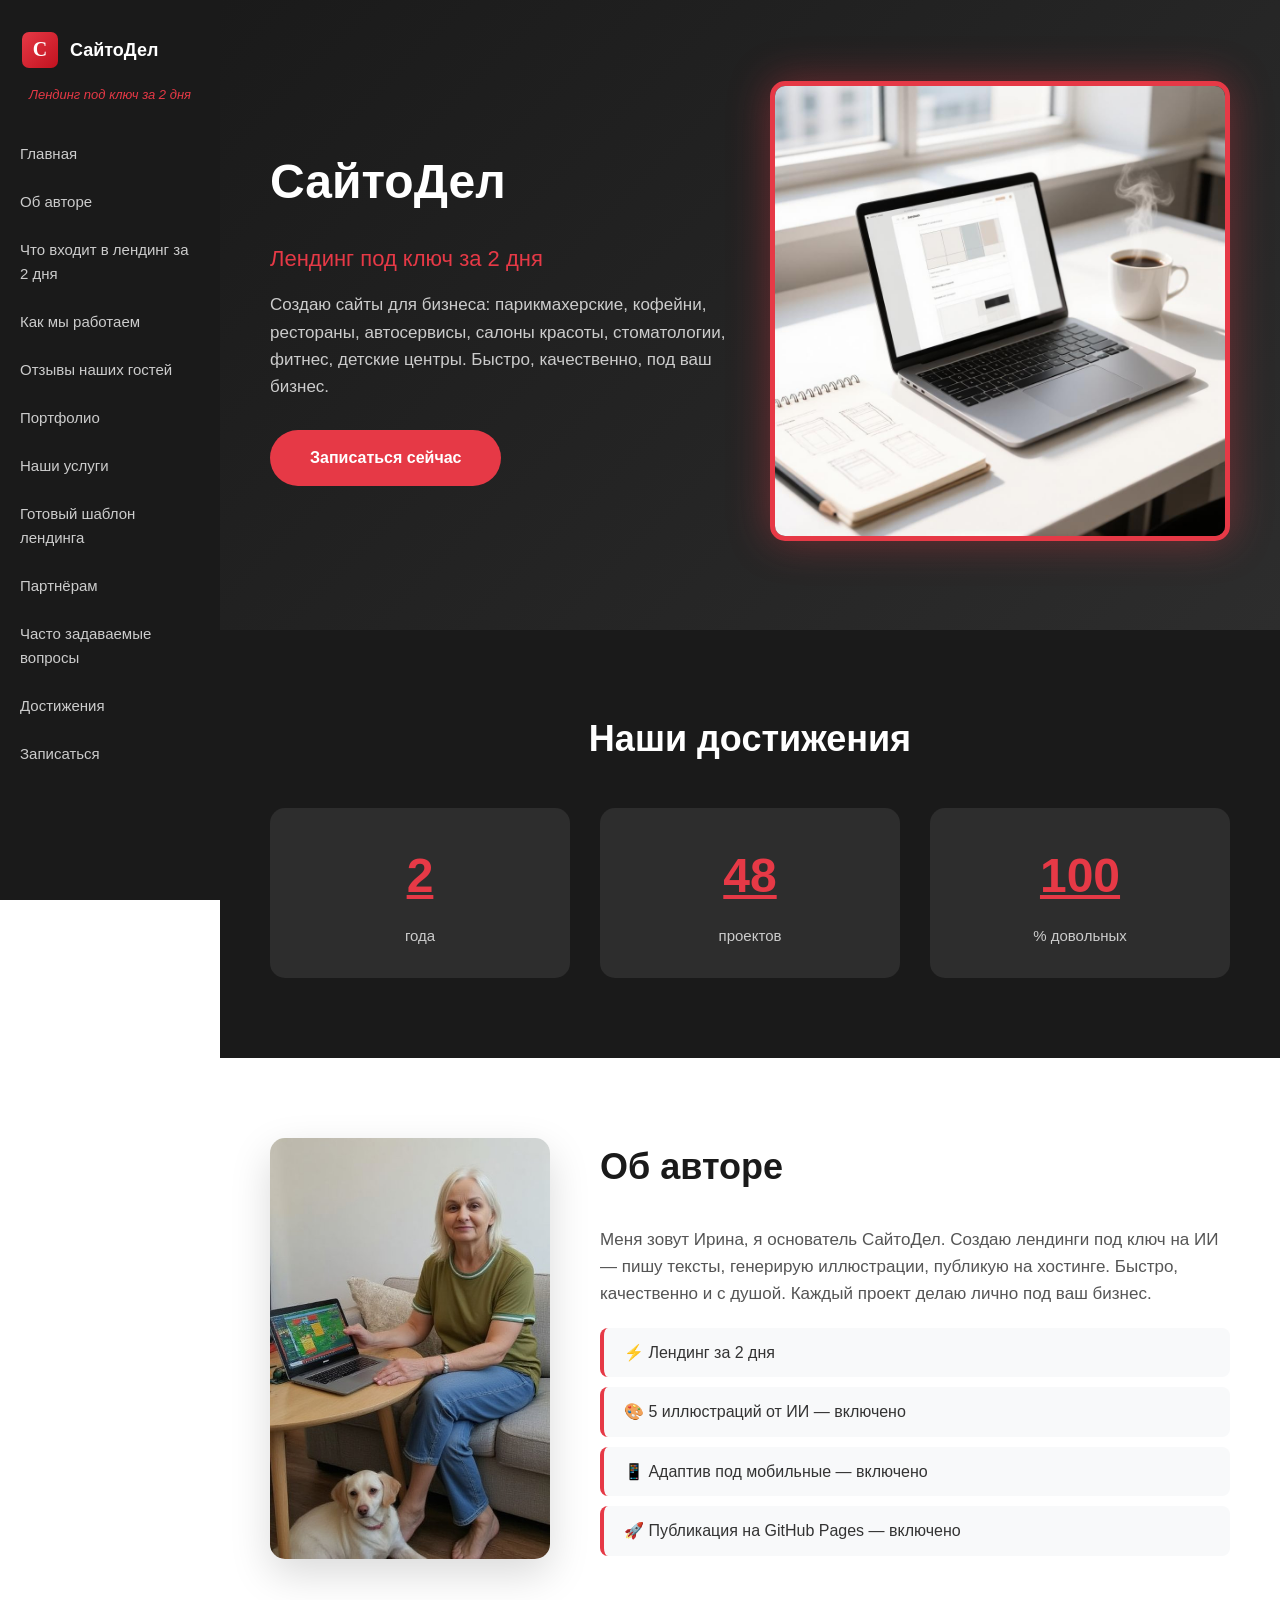
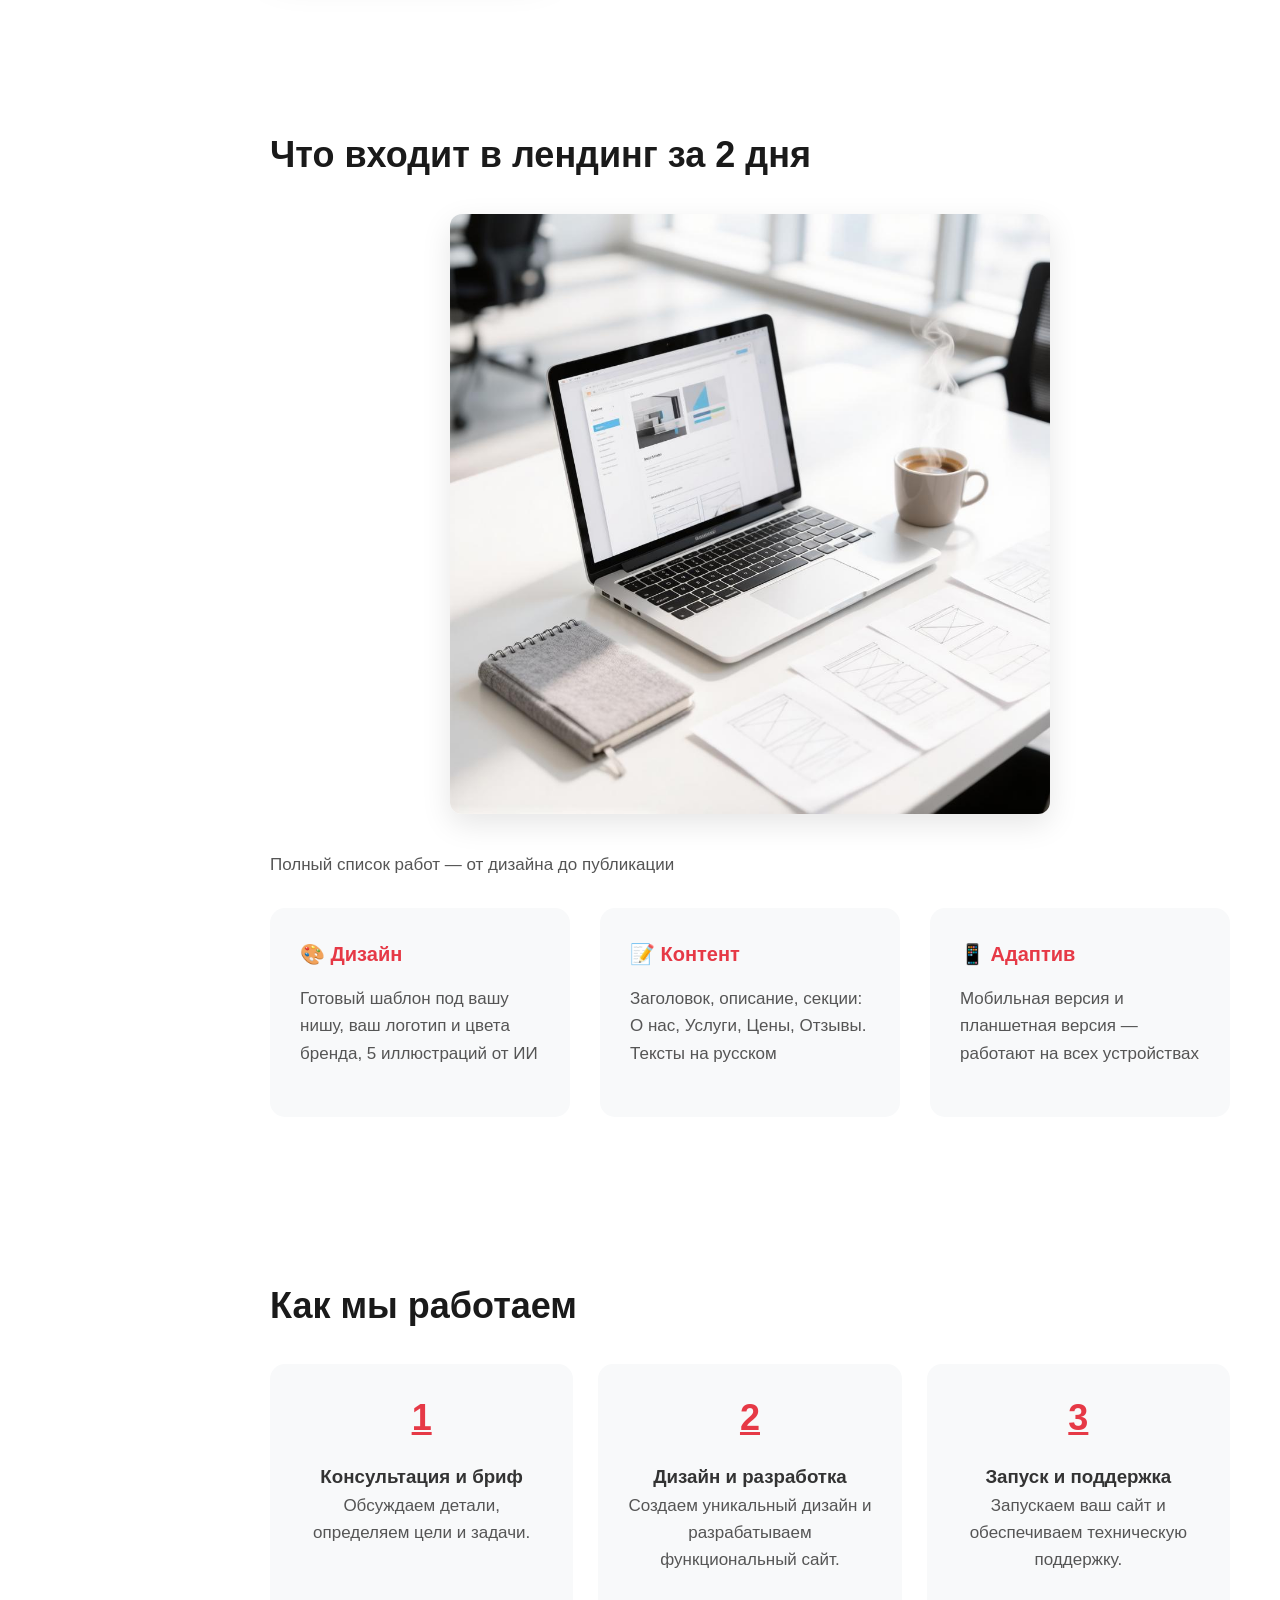
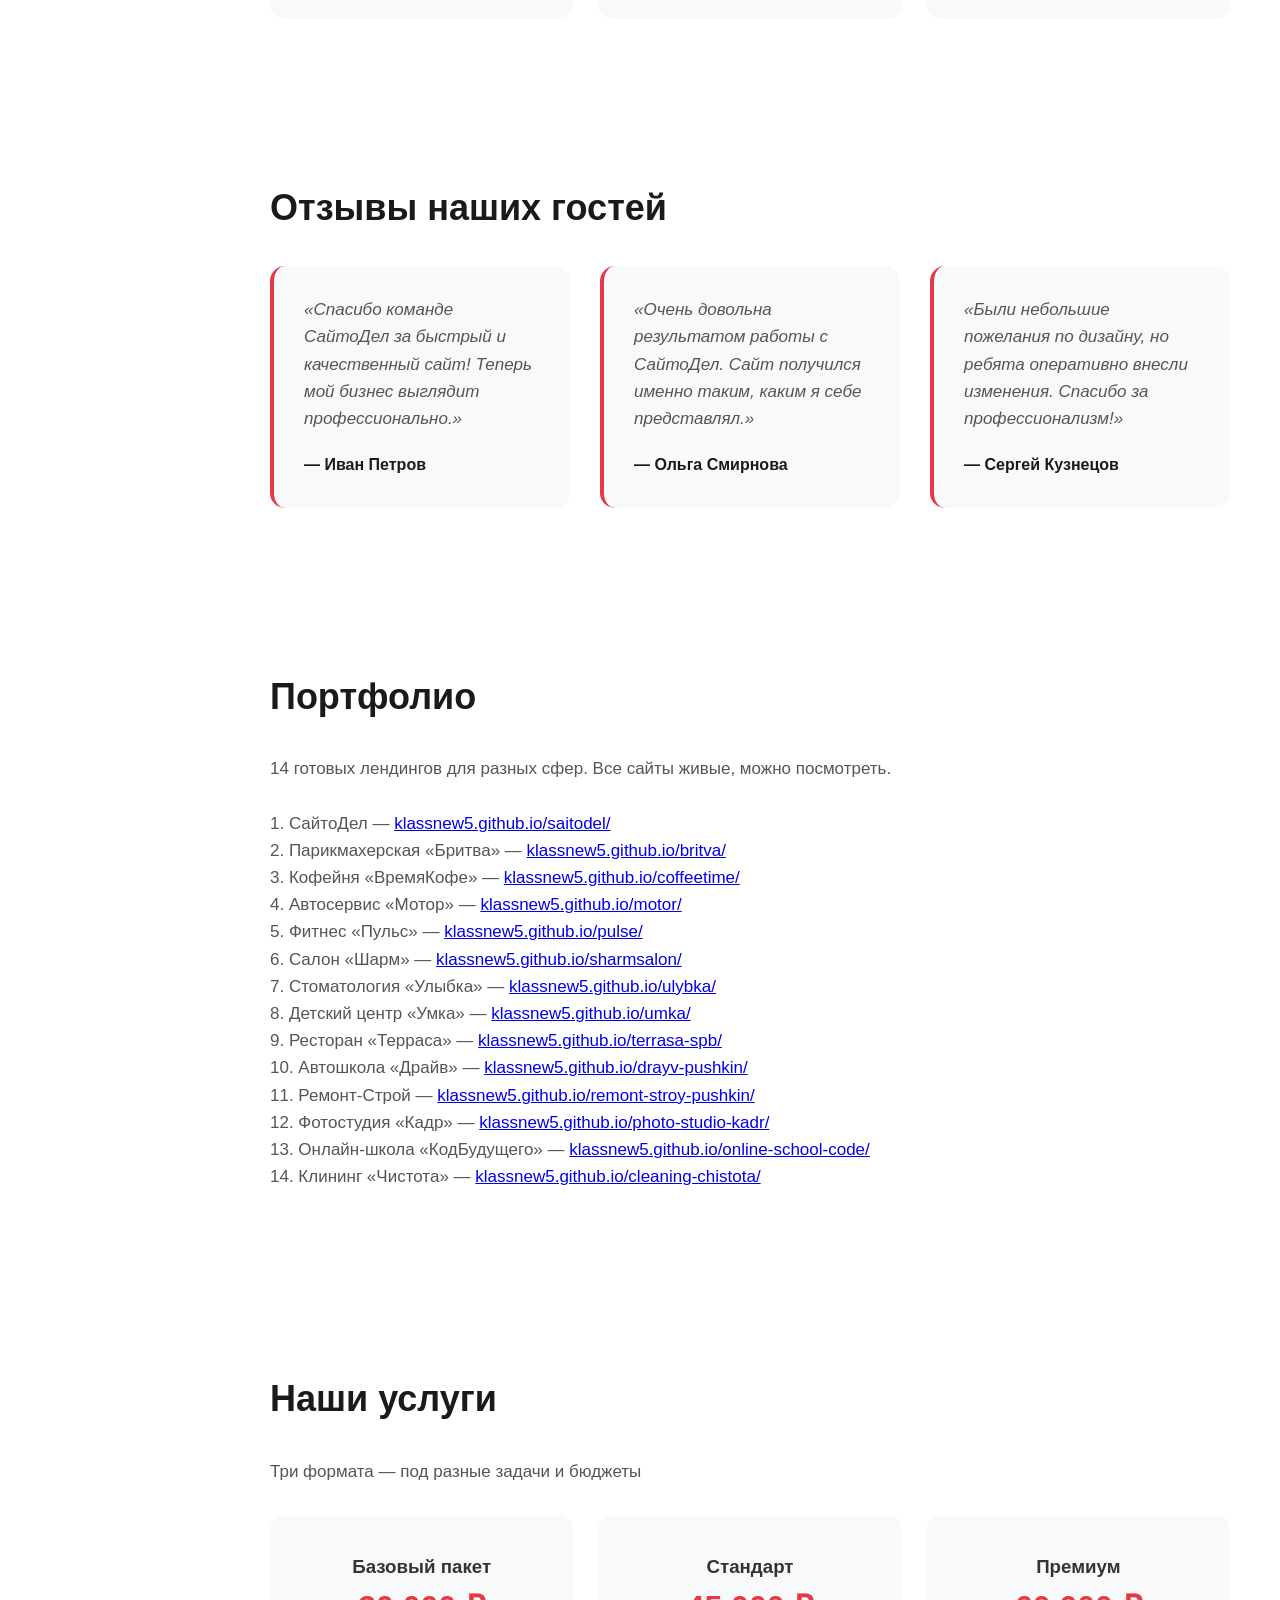
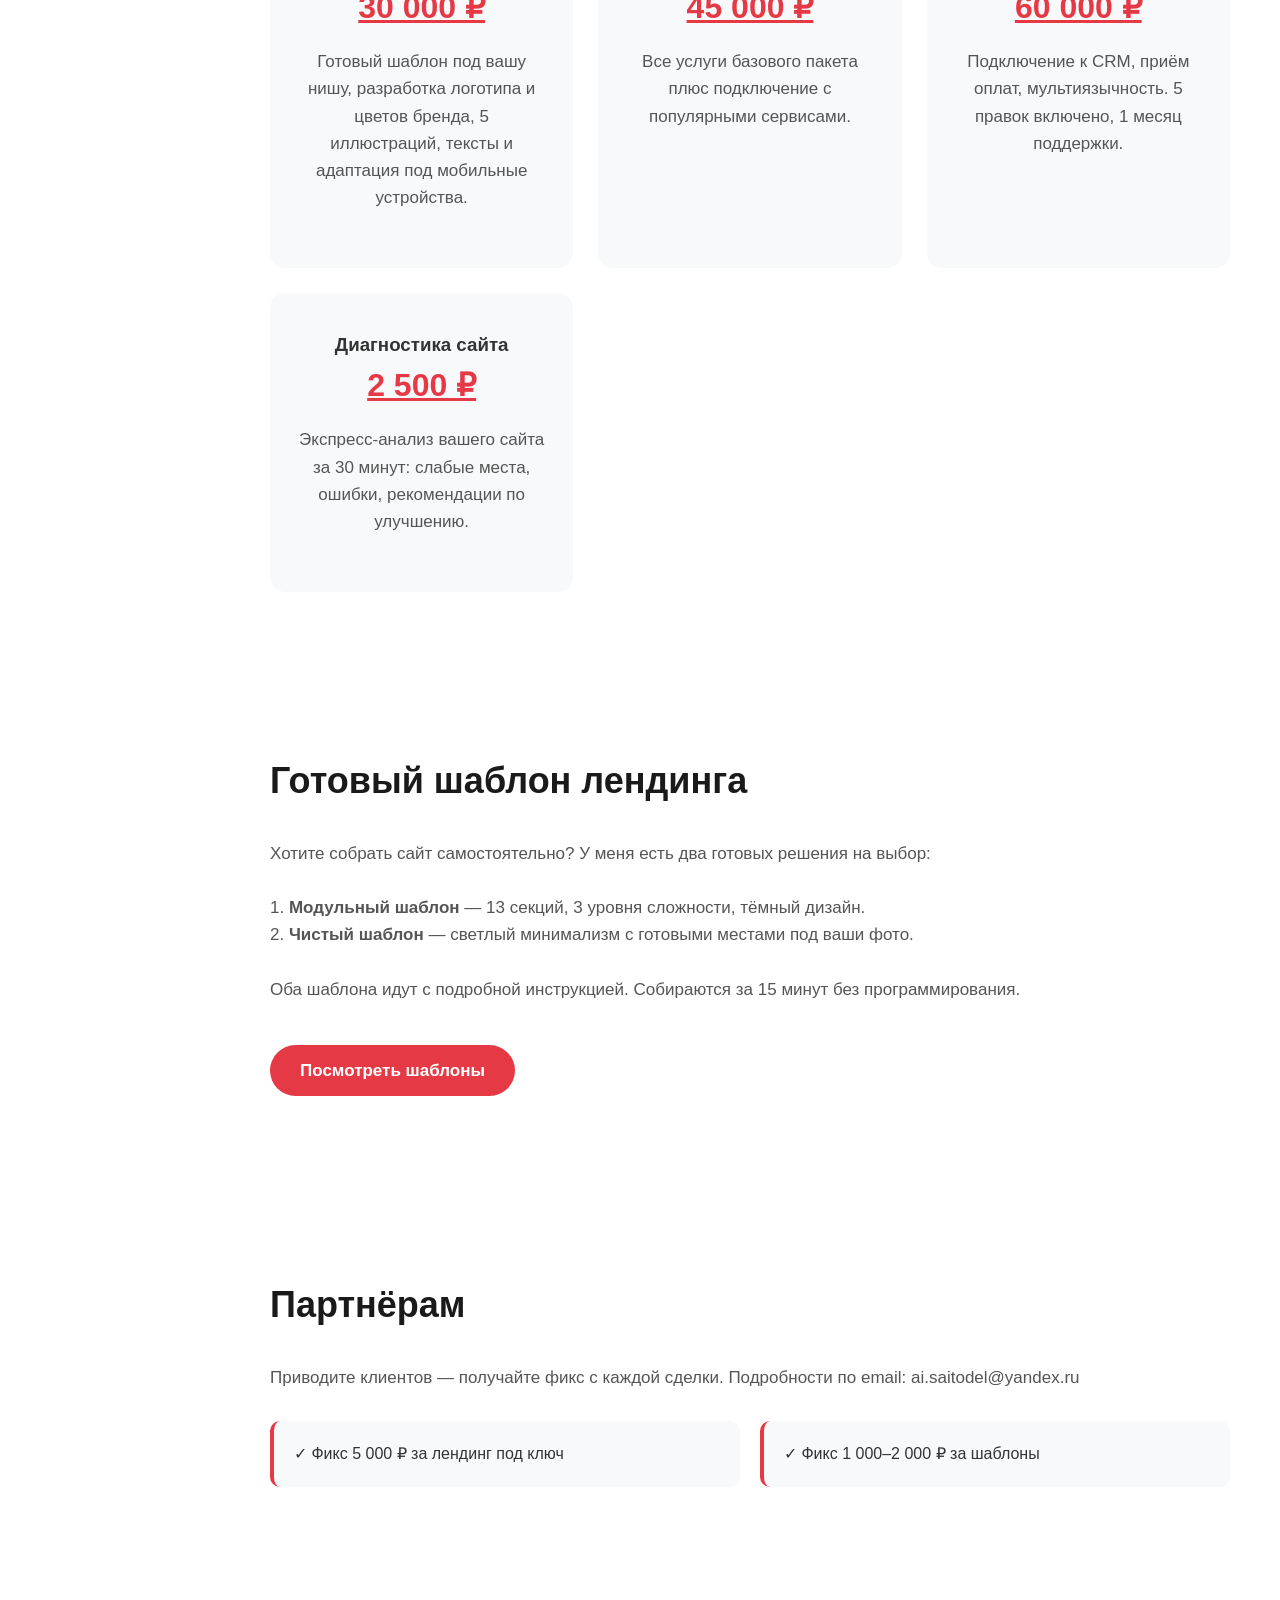
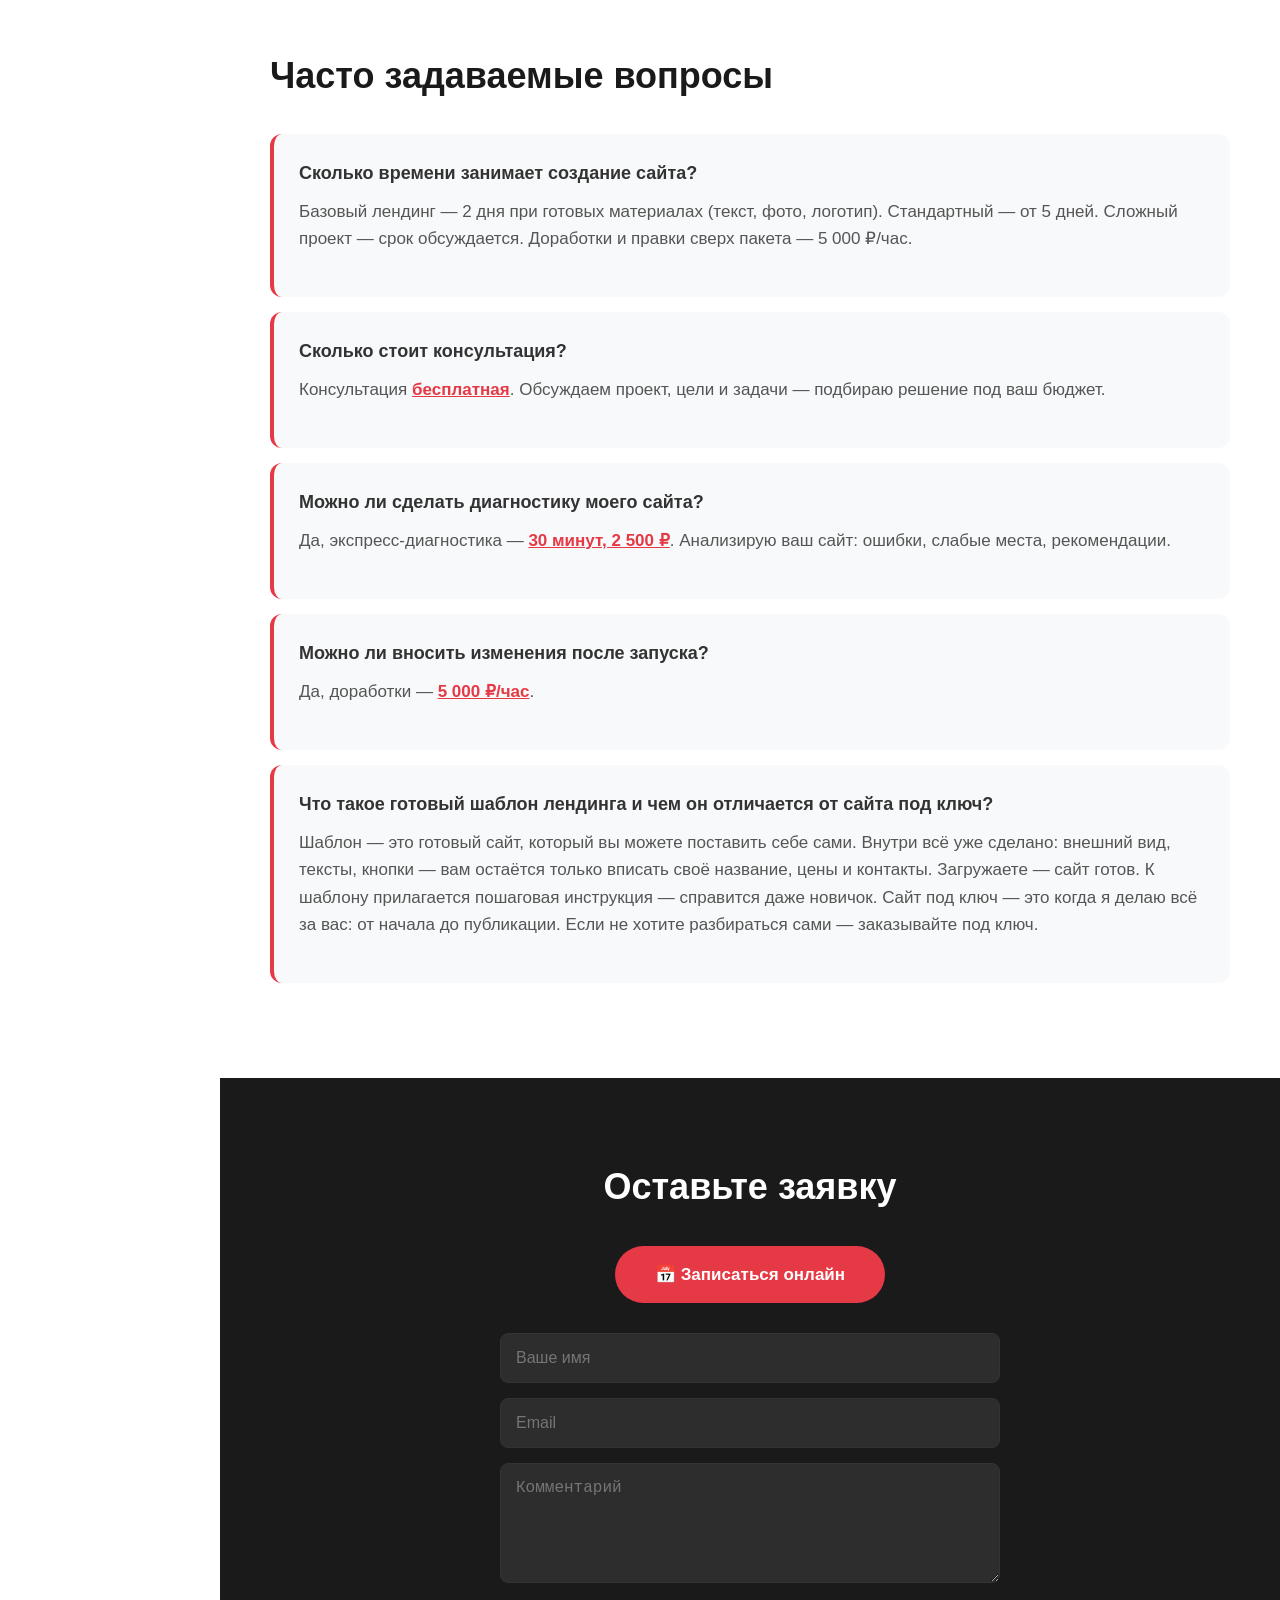
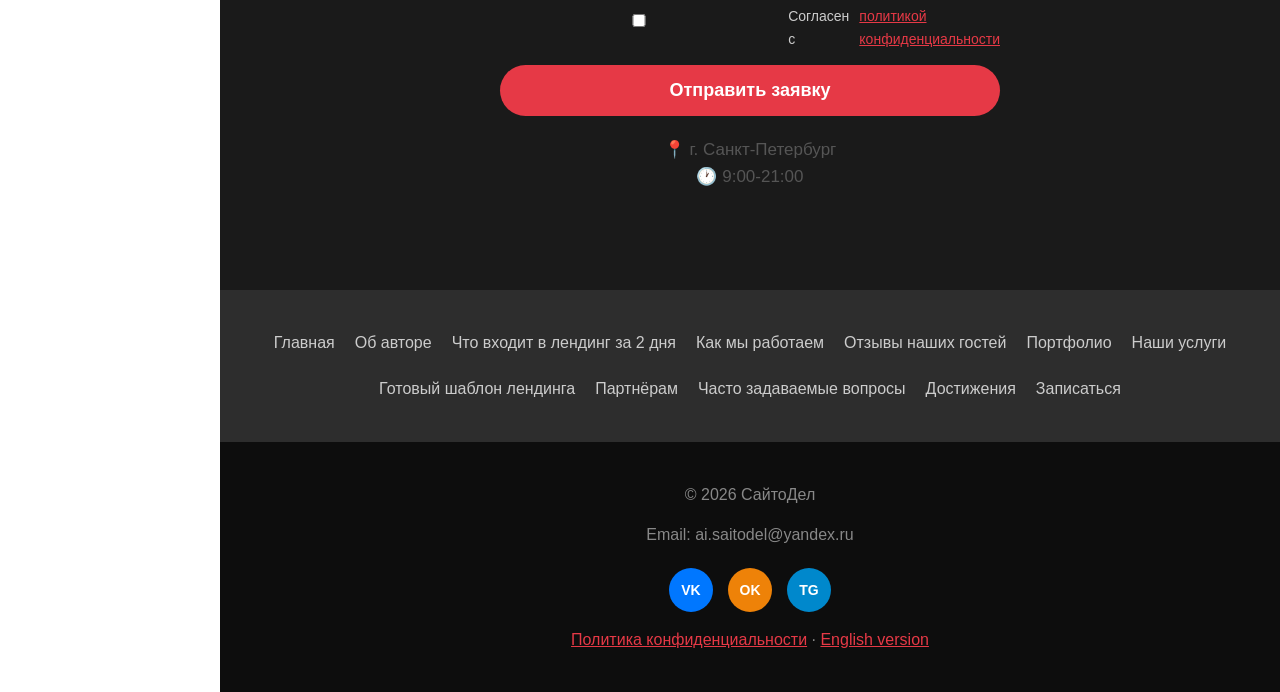
==== commit c2f570b2: "Исправлены дубликаты в портфолио. Теперь ровно 14 работ" ====
--- a/index.html
+++ b/index.html
@@ -45,7 +45,21 @@
                     </div>
                 </div>
             </section>
-            <section id="services" class="section"><div class="section-content"><h2>Что входит в лендинг за 2 дня</h2><div class="img-wrap"><img src="images/services.png" alt="Что входит в лендинг за 2 дня" class="section-img"></div><p>Полный список работ — от дизайна до публикации</p><div class="items-grid"><div class="item"><h3>🎨 Дизайн</h3><p>Готовый шаблон под вашу нишу, ваш логотип и цвета бренда, 5 иллюстраций от ИИ</p></div><div class="item"><h3>📝 Контент</h3><p>Заголовок, описание, секции: О нас, Услуги, Цены, Отзывы. Тексты на русском</p></div><div class="item"><h3>📱 Адаптив</h3><p>Мобильная версия и планшетная версия — работают на всех устройствах</p></div></div></div></section><section id="process" class="section"><div class="section-content"><h2>Как мы работаем</h2><p></p><div class="process-grid"><div class="process-step"><div class="step-num"><span class="highlight">1</span></div><h3>Консультация и бриф</h3><p>Обсуждаем детали, определяем цели и задачи.</p></div><div class="process-step"><div class="step-num"><span class="highlight">2</span></div><h3>Дизайн и разработка</h3><p>Создаем уникальный дизайн и разрабатываем функциональный сайт.</p></div><div class="process-step"><div class="step-num"><span class="highlight">3</span></div><h3>Запуск и поддержка</h3><p>Запускаем ваш сайт и обеспечиваем техническую поддержку.</p></div></div></div></section><section id="testimonials" class="section"><div class="section-content"><h2>Отзывы наших гостей</h2><p></p><div class="items-grid"><div class="item testimonial"><p>«Спасибо команде СайтоДел за быстрый и качественный сайт! Теперь мой бизнес выглядит профессионально.»</p><strong>— Иван Петров</strong></div><div class="item testimonial"><p>«Очень довольна результатом работы с СайтоДел. Сайт получился именно таким, каким я себе представлял.»</p><strong>— Ольга Смирнова</strong></div><div class="item testimonial"><p>«Были небольшие пожелания по дизайну, но ребята оперативно внесли изменения. Спасибо за профессионализм!»</p><strong>— Сергей Кузнецов</strong></div></div></div></section><section id="portfolio" class="section"><div class="section-content"><h2>Портфолио</h2><p>14 готовых лендингов для разных сфер. Все сайты живые, можно посмотреть.<br><br>1. СайтоДел — <a href="https://klassnew5.github.io/saitodel/" target="_blank">klassnew5.github.io/saitodel/</a><br>2. Парикмахерская «Бритва» — <a href="https://klassnew5.github.io/britva/" target="_blank">klassnew5.github.io/britva/</a><br>3. Кофейня «ВремяКофе» — <a href="https://klassnew5.github.io/coffeetime/" target="_blank">klassnew5.github.io/coffeetime/</a><br>4. Автосервис «Мотор» — <a href="https://klassnew5.github.io/motor/" target="_blank">klassnew5.github.io/motor/</a><br>5. Фитнес «Пульс» — <a href="https://klassnew5.github.io/pulse/" target="_blank">klassnew5.github.io/pulse/</a><br>6. Салон «Шарм» — <a href="https://klassnew5.github.io/sharmsalon/" target="_blank">klassnew5.github.io/sharmsalon/</a><br>7. Стоматология «Улыбка» — <a href="https://klassnew5.github.io/ulybka/" target="_blank">klassnew5.github.io/ulybka/</a><br>8. Детский центр «Умка» — <a href="https://klassnew5.github.io/umka/" target="_blank">klassnew5.github.io/umka/</a><br>9. Ресторан «Терраса» — <a href="https://klassnew5.github.io/terrasa-spb/" target="_blank">klassnew5.github.io/terrasa-spb/</a><br>10. Автошкола «Драйв» — <a href="https://klassnew5.github.io/drayv-pushkin/" target="_blank">klassnew5.github.io/drayv-pushkin/</a><br>11. Ремонт-Строй — <a href="https://klassnew5.github.io/remont-stroy-pushkin/" target="_blank">klassnew5.github.io/remont-stroy-pushkin/</a><br>12. Фотостудия «Кадр» — <a href="https://klassnew5.github.io/photo-studio-kadr/" target="_blank">klassnew5.github.io/photo-studio-kadr/</a><br>13. Онлайн-школа «КодБудущего» — <a href="https://klassnew5.github.io/online-school-code/" target="_blank">klassnew5.github.io/online-school-code/</a><br>14. Клининг «Чистота» — <a href="https://klassnew5.github.io/cleaning-chistota/" target="_blank">klassnew5.github.io/cleaning-chistota/</a><br>13. Онлайн-школа «КодБудущего» — <a href="https://klassnew5.github.io/online-school-code/" target="_blank">klassnew5.github.io/online-school-code/</a><br>14. Клининг «Чистота» — <a href="https://klassnew5.github.io/cleaning-chistota/" target="_blank">klassnew5.github.io/cleaning-chistota/</a></p></div></section><section id="pricing" class="section"><div class="section-content"><h2>Наши услуги</h2><p>Три формата — под разные задачи и бюджеты</p><div class="pricing-grid"><div class="price-card"><h3>Базовый пакет</h3><div class="price"><span class="highlight">30 000 ₽</span></div><p>Готовый шаблон под вашу нишу, разработка логотипа и цветов бренда, 5 иллюстраций, тексты и адаптация под мобильные устройства.</p></div><div class="price-card"><h3>Стандарт</h3><div class="price"><span class="highlight">45 000 ₽</span></div><p>Все услуги базового пакета плюс подключение с популярными сервисами.</p></div><div class="price-card"><h3>Премиум</h3><div class="price"><span class="highlight">60 000 ₽</span></div><p>Подключение к CRM, приём оплат, мультиязычность. 5 правок включено, 1 месяц поддержки.</p></div><div class="price-card"><h3>Диагностика сайта</h3><div class="price"><span class="highlight">2 500 ₽</span></div><p>Экспресс-анализ вашего сайта за 30 минут: слабые места, ошибки, рекомендации по улучшению.</p></div></div></div></section><section id="template" class="section"><div class="section-content"><h2>Готовый шаблон лендинга</h2><p>Хотите собрать сайт самостоятельно? У меня есть два готовых решения на выбор:<br><br>
+            <section id="services" class="section"><div class="section-content"><h2>Что входит в лендинг за 2 дня</h2><div class="img-wrap"><img src="images/services.png" alt="Что входит в лендинг за 2 дня" class="section-img"></div><p>Полный список работ — от дизайна до публикации</p><div class="items-grid"><div class="item"><h3>🎨 Дизайн</h3><p>Готовый шаблон под вашу нишу, ваш логотип и цвета бренда, 5 иллюстраций от ИИ</p></div><div class="item"><h3>📝 Контент</h3><p>Заголовок, описание, секции: О нас, Услуги, Цены, Отзывы. Тексты на русском</p></div><div class="item"><h3>📱 Адаптив</h3><p>Мобильная версия и планшетная версия — работают на всех устройствах</p></div></div></div></section><section id="process" class="section"><div class="section-content"><h2>Как мы работаем</h2><p></p><div class="process-grid"><div class="process-step"><div class="step-num"><span class="highlight">1</span></div><h3>Консультация и бриф</h3><p>Обсуждаем детали, определяем цели и задачи.</p></div><div class="process-step"><div class="step-num"><span class="highlight">2</span></div><h3>Дизайн и разработка</h3><p>Создаем уникальный дизайн и разрабатываем функциональный сайт.</p></div><div class="process-step"><div class="step-num"><span class="highlight">3</span></div><h3>Запуск и поддержка</h3><p>Запускаем ваш сайт и обеспечиваем техническую поддержку.</p></div></div></div></section><section id="testimonials" class="section"><div class="section-content"><h2>Отзывы наших гостей</h2><p></p><div class="items-grid"><div class="item testimonial"><p>«Спасибо команде СайтоДел за быстрый и качественный сайт! Теперь мой бизнес выглядит профессионально.»</p><strong>— Иван Петров</strong></div><div class="item testimonial"><p>«Очень довольна результатом работы с СайтоДел. Сайт получился именно таким, каким я себе представлял.»</p><strong>— Ольга Смирнова</strong></div><div class="item testimonial"><p>«Были небольшие пожелания по дизайну, но ребята оперативно внесли изменения. Спасибо за профессионализм!»</p><strong>— Сергей Кузнецов</strong></div></div></div></section><section id="portfolio" class="section"><div class="section-content"><h2>Портфолио</h2><p>14 готовых лендингов для разных сфер. Все сайты живые, можно посмотреть.<br><br>
+1. СайтоДел — <a href="https://klassnew5.github.io/saitodel/" target="_blank">klassnew5.github.io/saitodel/</a><br>
+2. Парикмахерская «Бритва» — <a href="https://klassnew5.github.io/britva/" target="_blank">klassnew5.github.io/britva/</a><br>
+3. Кофейня «ВремяКофе» — <a href="https://klassnew5.github.io/coffeetime/" target="_blank">klassnew5.github.io/coffeetime/</a><br>
+4. Автосервис «Мотор» — <a href="https://klassnew5.github.io/motor/" target="_blank">klassnew5.github.io/motor/</a><br>
+5. Фитнес «Пульс» — <a href="https://klassnew5.github.io/pulse/" target="_blank">klassnew5.github.io/pulse/</a><br>
+6. Салон «Шарм» — <a href="https://klassnew5.github.io/sharmsalon/" target="_blank">klassnew5.github.io/sharmsalon/</a><br>
+7. Стоматология «Улыбка» — <a href="https://klassnew5.github.io/ulybka/" target="_blank">klassnew5.github.io/ulybka/</a><br>
+8. Детский центр «Умка» — <a href="https://klassnew5.github.io/umka/" target="_blank">klassnew5.github.io/umka/</a><br>
+9. Ресторан «Терраса» — <a href="https://klassnew5.github.io/terrasa-spb/" target="_blank">klassnew5.github.io/terrasa-spb/</a><br>
+10. Автошкола «Драйв» — <a href="https://klassnew5.github.io/drayv-pushkin/" target="_blank">klassnew5.github.io/drayv-pushkin/</a><br>
+11. Ремонт-Строй — <a href="https://klassnew5.github.io/remont-stroy-pushkin/" target="_blank">klassnew5.github.io/remont-stroy-pushkin/</a><br>
+12. Фотостудия «Кадр» — <a href="https://klassnew5.github.io/photo-studio-kadr/" target="_blank">klassnew5.github.io/photo-studio-kadr/</a><br>
+13. Онлайн-школа «КодБудущего» — <a href="https://klassnew5.github.io/online-school-code/" target="_blank">klassnew5.github.io/online-school-code/</a><br>
+14. Клининг «Чистота» — <a href="https://klassnew5.github.io/cleaning-chistota/" target="_blank">klassnew5.github.io/cleaning-chistota/</a></p></div></section><section id="pricing" class="section"><div class="section-content"><h2>Наши услуги</h2><p>Три формата — под разные задачи и бюджеты</p><div class="pricing-grid"><div class="price-card"><h3>Базовый пакет</h3><div class="price"><span class="highlight">30 000 ₽</span></div><p>Готовый шаблон под вашу нишу, разработка логотипа и цветов бренда, 5 иллюстраций, тексты и адаптация под мобильные устройства.</p></div><div class="price-card"><h3>Стандарт</h3><div class="price"><span class="highlight">45 000 ₽</span></div><p>Все услуги базового пакета плюс подключение с популярными сервисами.</p></div><div class="price-card"><h3>Премиум</h3><div class="price"><span class="highlight">60 000 ₽</span></div><p>Подключение к CRM, приём оплат, мультиязычность. 5 правок включено, 1 месяц поддержки.</p></div><div class="price-card"><h3>Диагностика сайта</h3><div class="price"><span class="highlight">2 500 ₽</span></div><p>Экспресс-анализ вашего сайта за 30 минут: слабые места, ошибки, рекомендации по улучшению.</p></div></div></div></section><section id="template" class="section"><div class="section-content"><h2>Готовый шаблон лендинга</h2><p>Хотите собрать сайт самостоятельно? У меня есть два готовых решения на выбор:<br><br>
         1. <b>Модульный шаблон</b> — 13 секций, 3 уровня сложности, тёмный дизайн.<br>
         2. <b>Чистый шаблон</b> — светлый минимализм с готовыми местами под ваши фото.<br><br>
         Оба шаблона идут с подробной инструкцией. Собираются за 15 минут без программирования.<br><br>
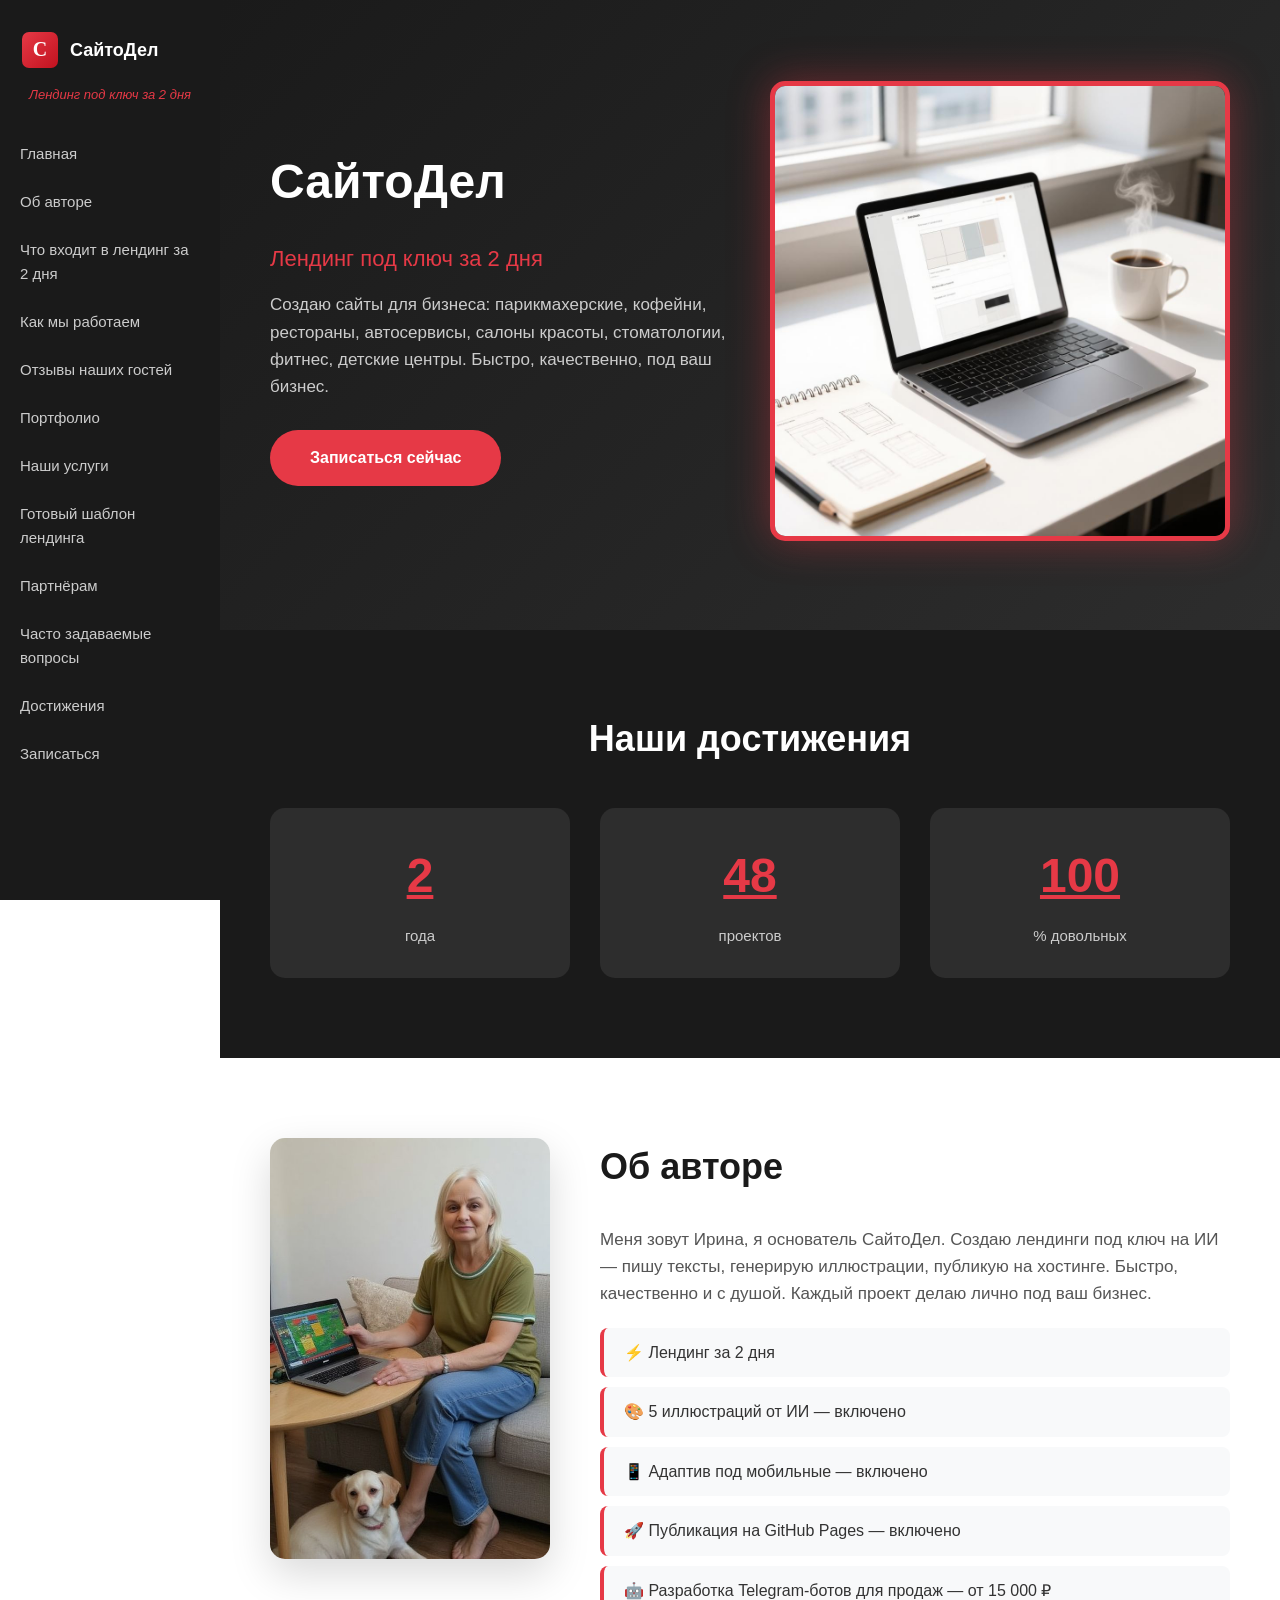
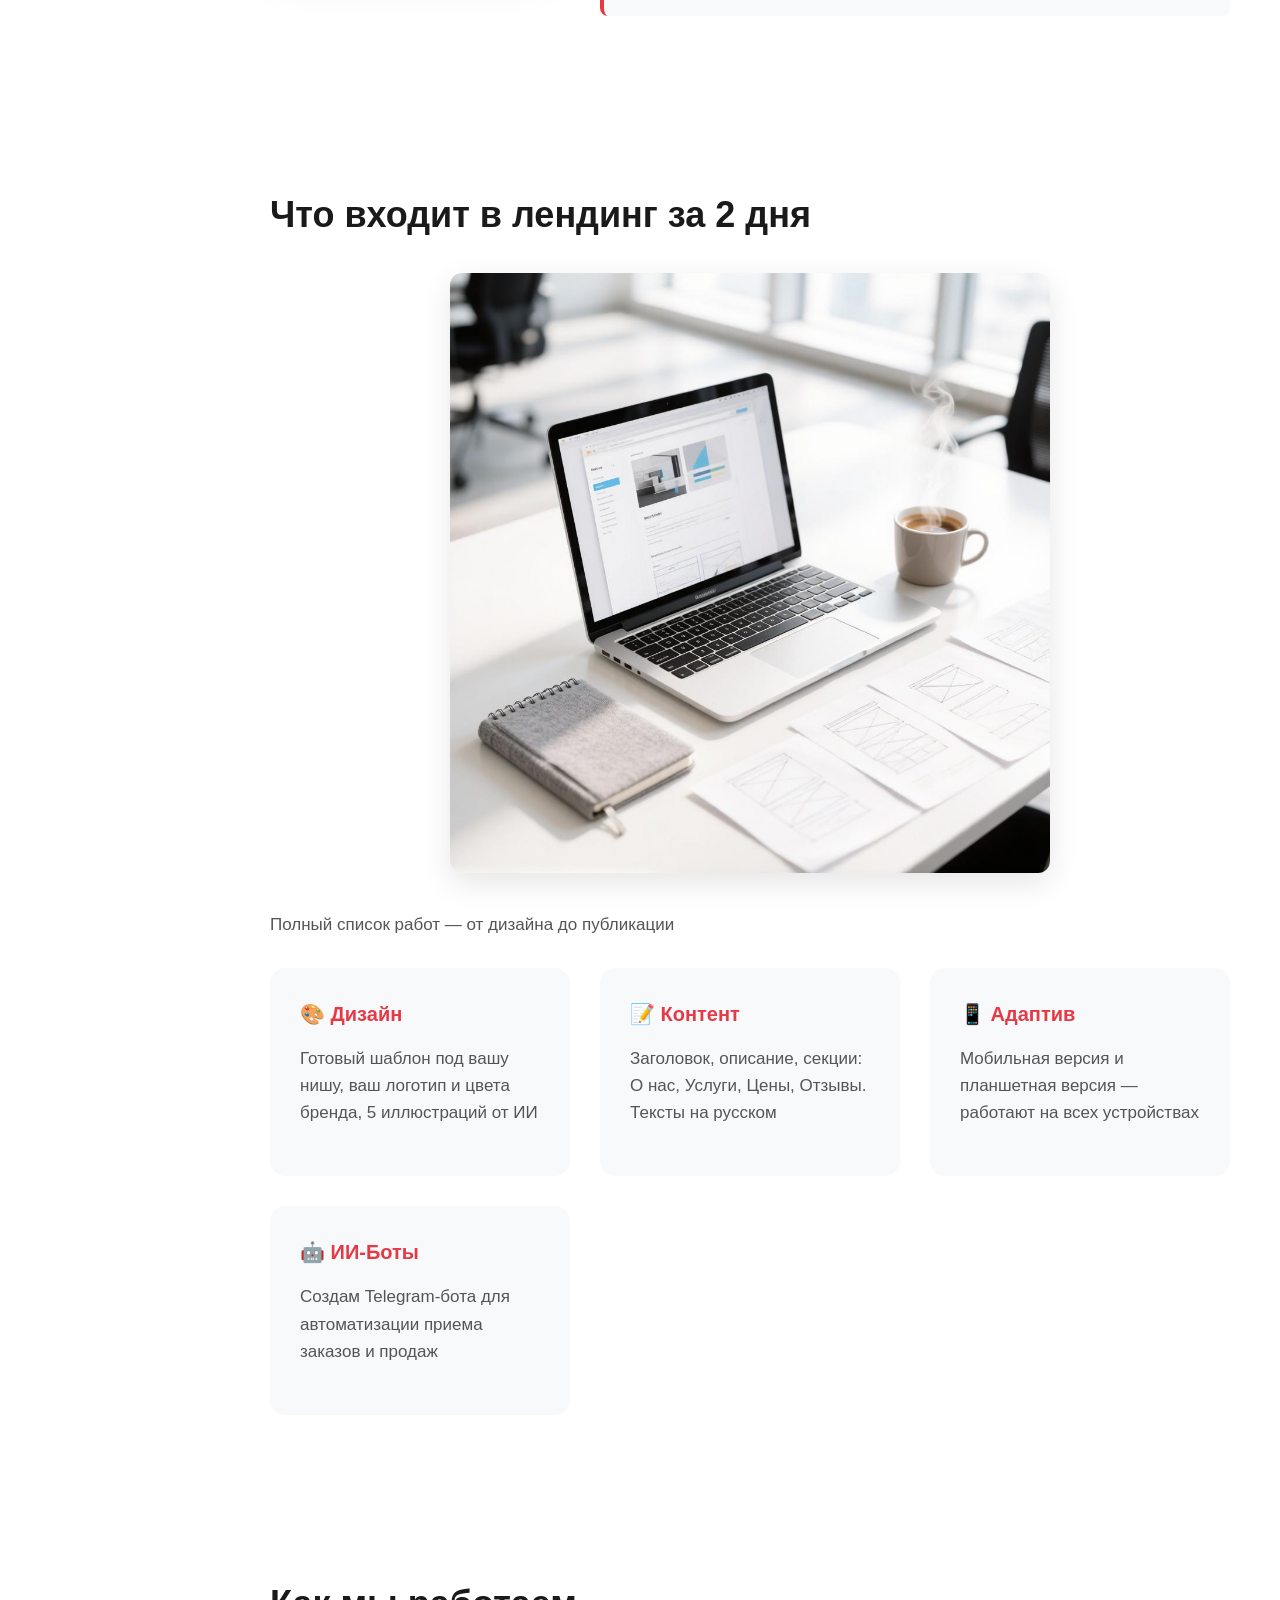
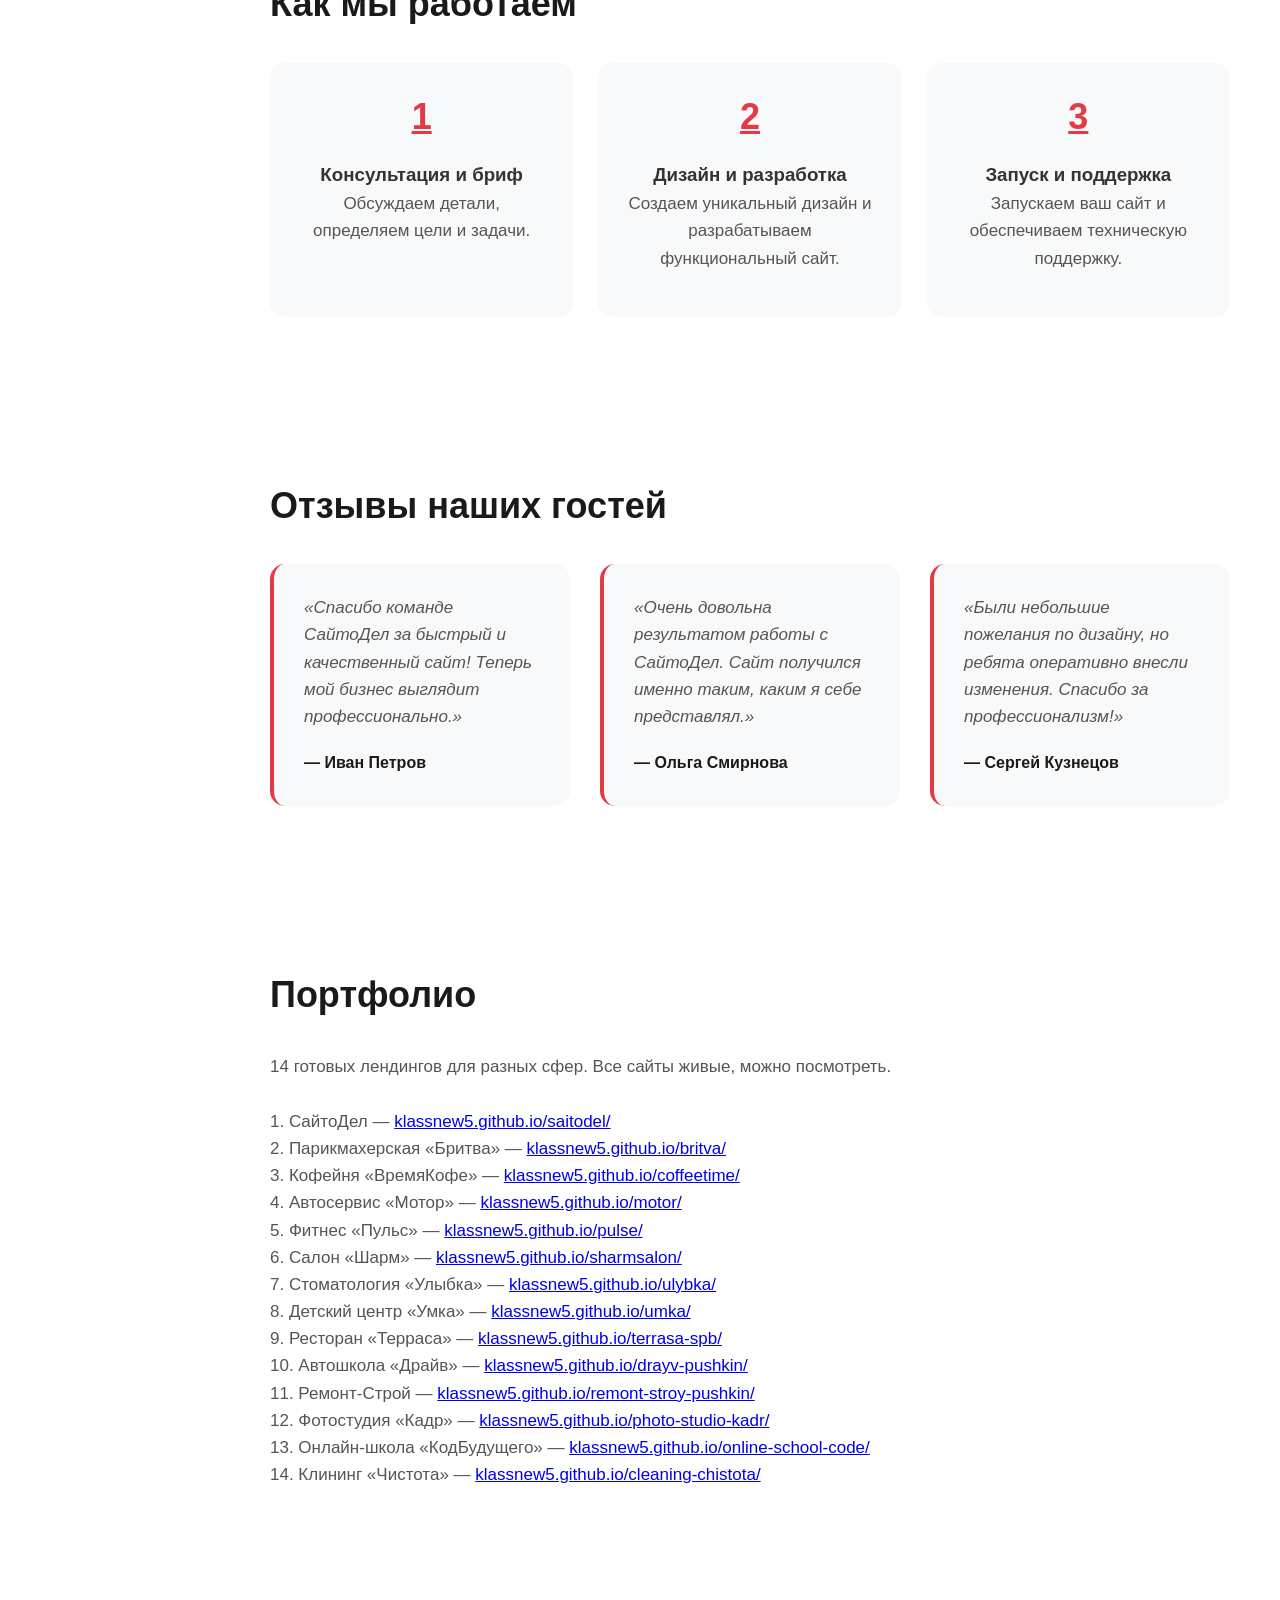
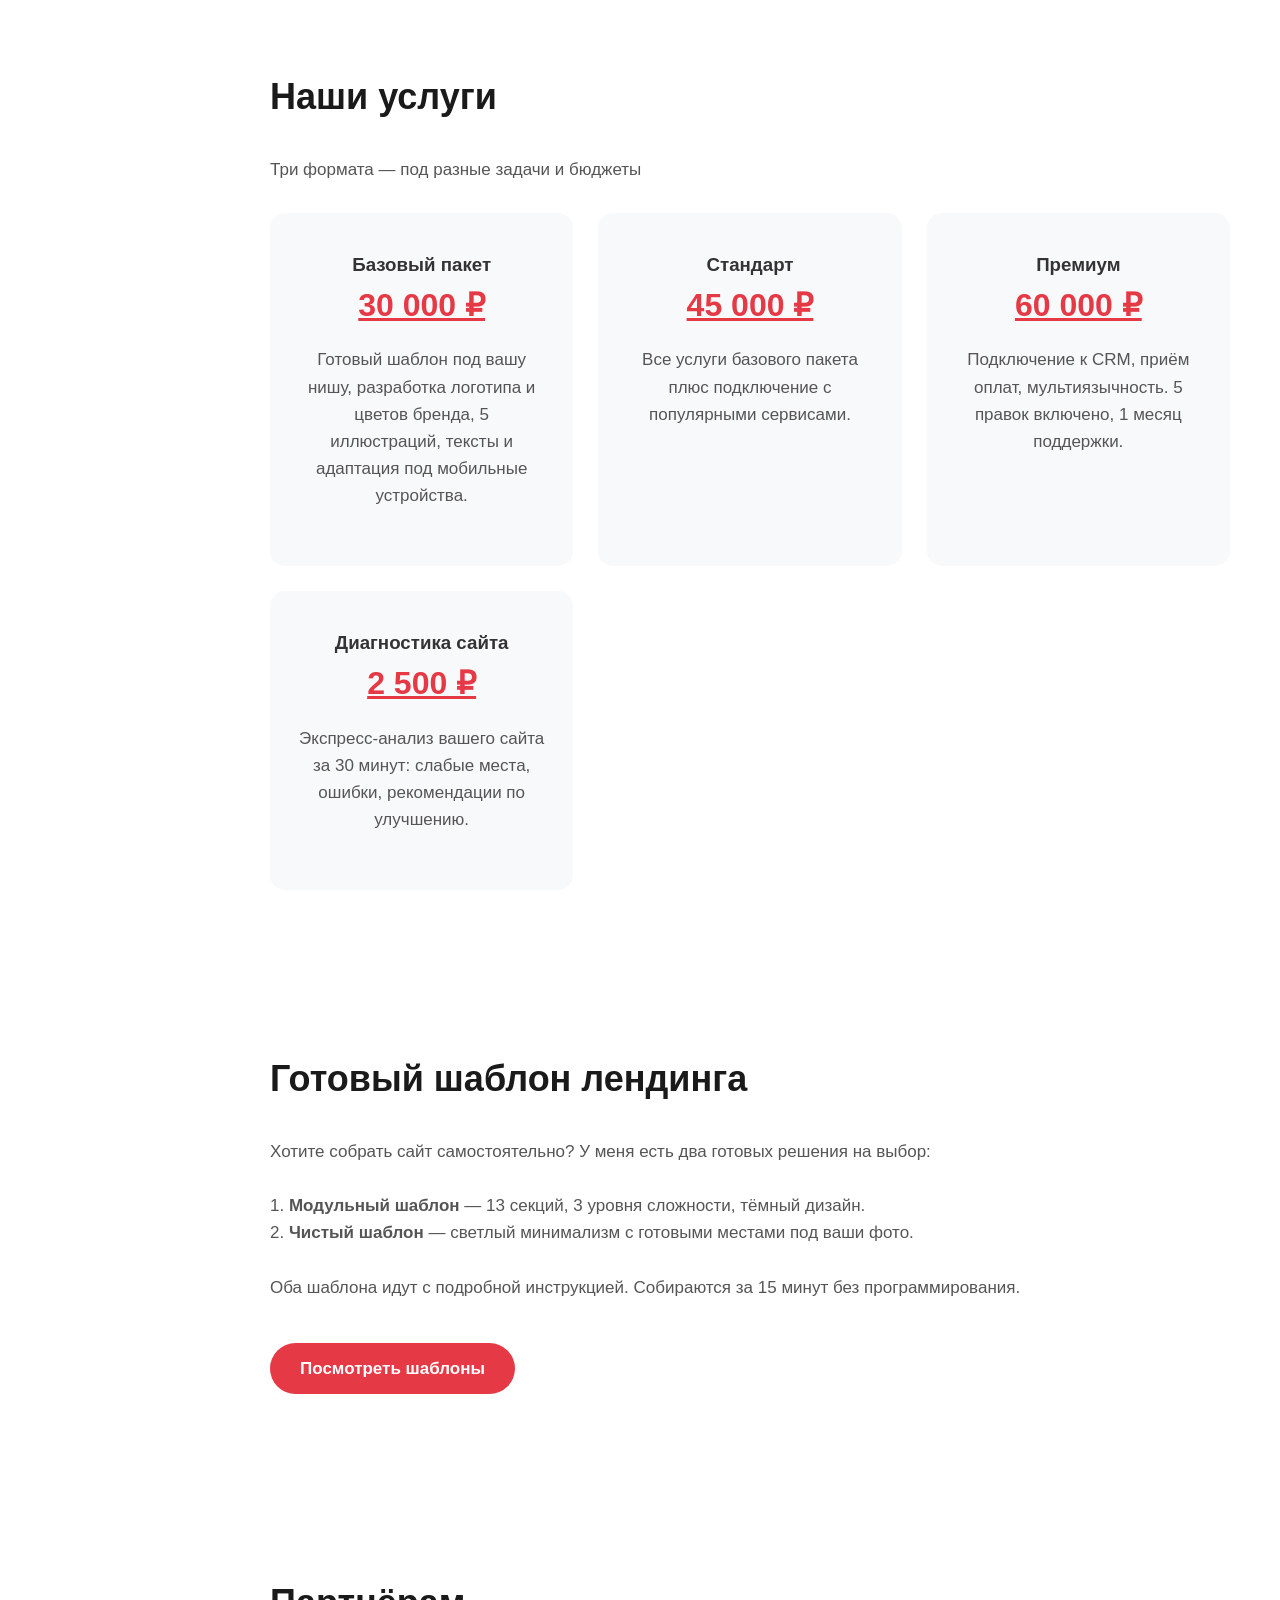
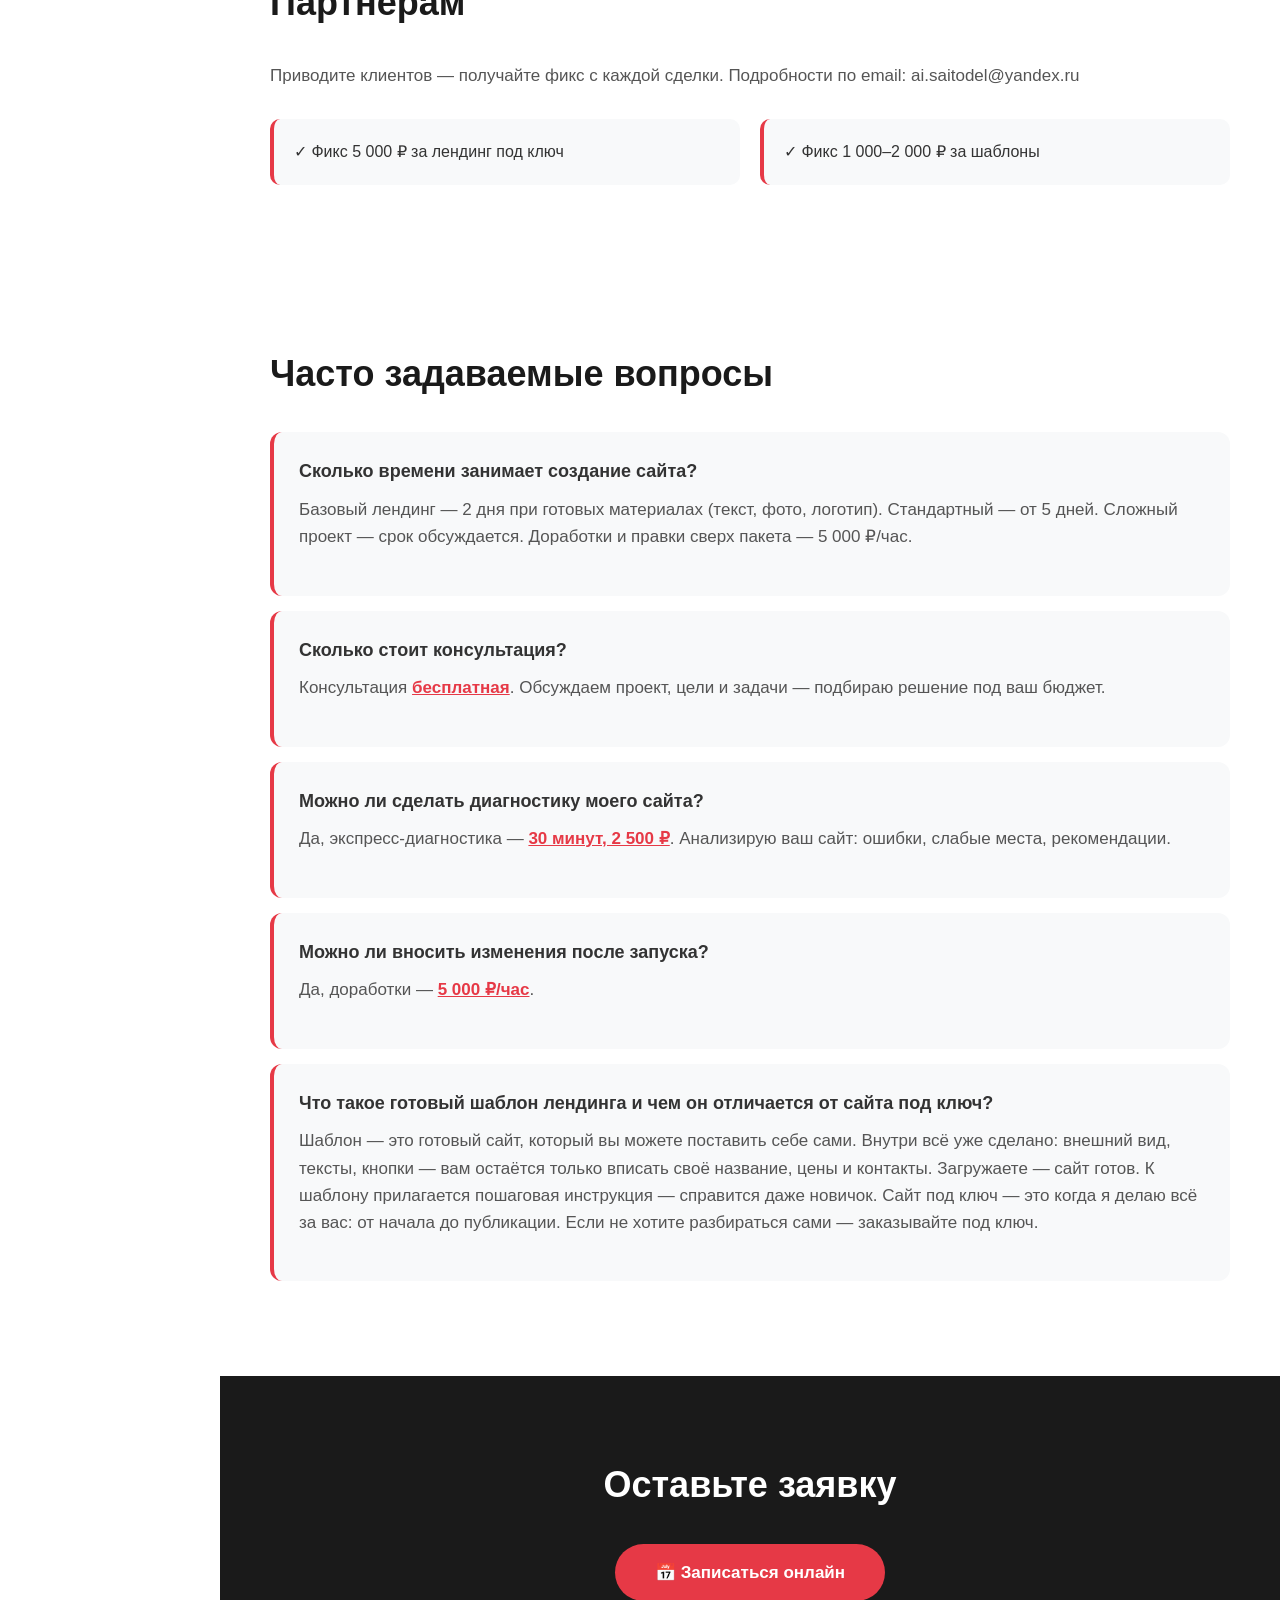
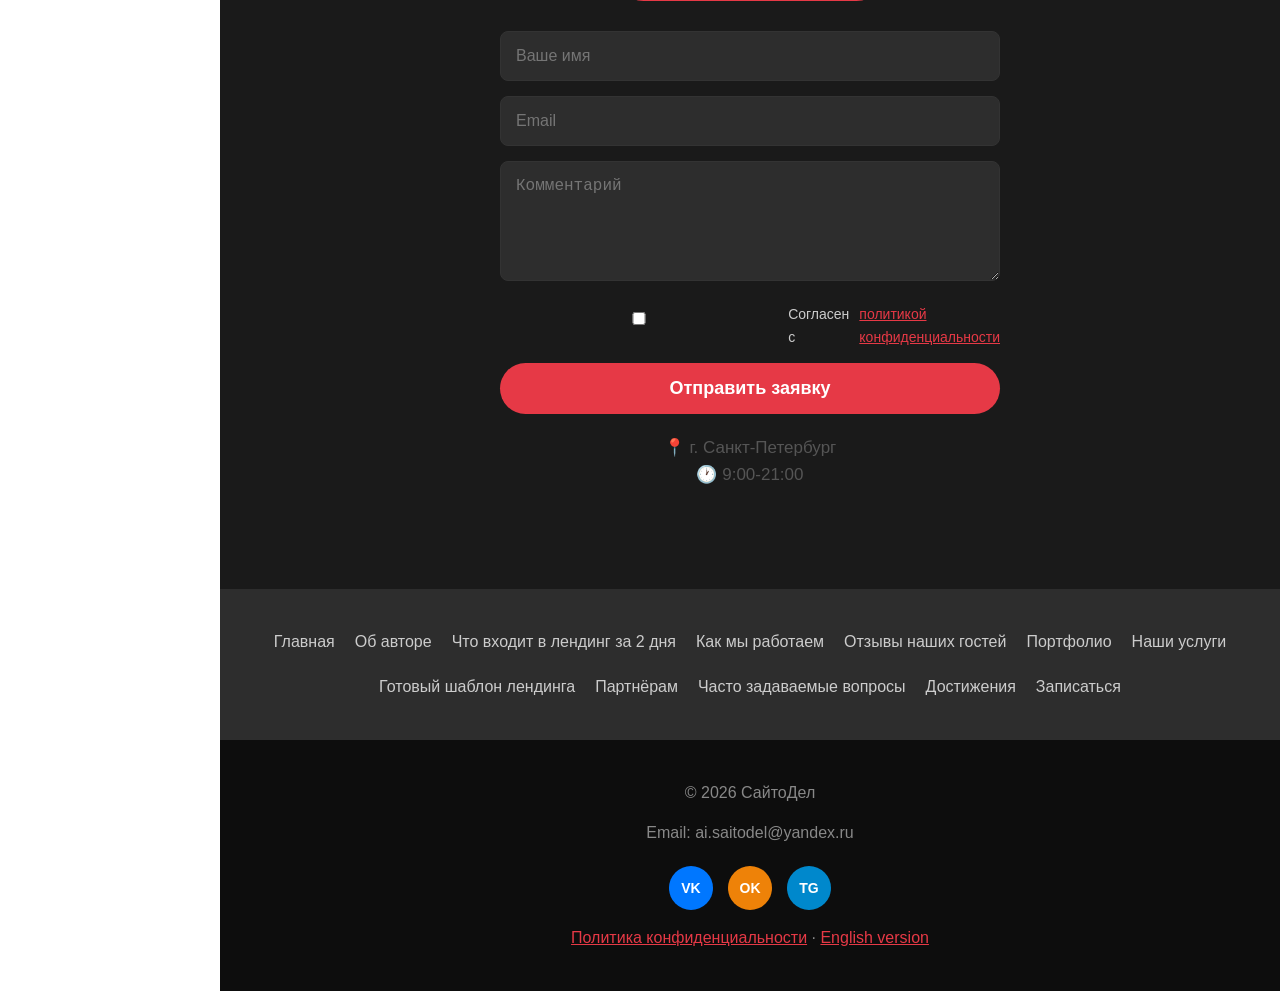
==== commit 1e89fdd6: "Добавлена услуга разработки Telegram-ботов" ====
--- a/index.html
+++ b/index.html
@@ -41,11 +41,11 @@
                     <div class="about-me-text">
                         <h2>Об авторе</h2>
                         <p>Меня зовут Ирина, я основатель СайтоДел. Создаю лендинги под ключ на ИИ — пишу тексты, генерирую иллюстрации, публикую на хостинге. Быстро, качественно и с душой. Каждый проект делаю лично под ваш бизнес.</p>
-                        <ul class="features"><li>⚡ Лендинг за 2 дня</li><li>🎨 5 иллюстраций от ИИ — включено</li><li>📱 Адаптив под мобильные — включено</li><li>🚀 Публикация на GitHub Pages — включено</li></ul>
+                        <ul class="features"><li>⚡ Лендинг за 2 дня</li><li>🎨 5 иллюстраций от ИИ — включено</li><li>📱 Адаптив под мобильные — включено</li><li>🚀 Публикация на GitHub Pages — включено</li><li>🤖 Разработка Telegram-ботов для продаж — от 15 000 ₽</li></ul>
                     </div>
                 </div>
             </section>
-            <section id="services" class="section"><div class="section-content"><h2>Что входит в лендинг за 2 дня</h2><div class="img-wrap"><img src="images/services.png" alt="Что входит в лендинг за 2 дня" class="section-img"></div><p>Полный список работ — от дизайна до публикации</p><div class="items-grid"><div class="item"><h3>🎨 Дизайн</h3><p>Готовый шаблон под вашу нишу, ваш логотип и цвета бренда, 5 иллюстраций от ИИ</p></div><div class="item"><h3>📝 Контент</h3><p>Заголовок, описание, секции: О нас, Услуги, Цены, Отзывы. Тексты на русском</p></div><div class="item"><h3>📱 Адаптив</h3><p>Мобильная версия и планшетная версия — работают на всех устройствах</p></div></div></div></section><section id="process" class="section"><div class="section-content"><h2>Как мы работаем</h2><p></p><div class="process-grid"><div class="process-step"><div class="step-num"><span class="highlight">1</span></div><h3>Консультация и бриф</h3><p>Обсуждаем детали, определяем цели и задачи.</p></div><div class="process-step"><div class="step-num"><span class="highlight">2</span></div><h3>Дизайн и разработка</h3><p>Создаем уникальный дизайн и разрабатываем функциональный сайт.</p></div><div class="process-step"><div class="step-num"><span class="highlight">3</span></div><h3>Запуск и поддержка</h3><p>Запускаем ваш сайт и обеспечиваем техническую поддержку.</p></div></div></div></section><section id="testimonials" class="section"><div class="section-content"><h2>Отзывы наших гостей</h2><p></p><div class="items-grid"><div class="item testimonial"><p>«Спасибо команде СайтоДел за быстрый и качественный сайт! Теперь мой бизнес выглядит профессионально.»</p><strong>— Иван Петров</strong></div><div class="item testimonial"><p>«Очень довольна результатом работы с СайтоДел. Сайт получился именно таким, каким я себе представлял.»</p><strong>— Ольга Смирнова</strong></div><div class="item testimonial"><p>«Были небольшие пожелания по дизайну, но ребята оперативно внесли изменения. Спасибо за профессионализм!»</p><strong>— Сергей Кузнецов</strong></div></div></div></section><section id="portfolio" class="section"><div class="section-content"><h2>Портфолио</h2><p>14 готовых лендингов для разных сфер. Все сайты живые, можно посмотреть.<br><br>
+            <section id="services" class="section"><div class="section-content"><h2>Что входит в лендинг за 2 дня</h2><div class="img-wrap"><img src="images/services.png" alt="Что входит в лендинг за 2 дня" class="section-img"></div><p>Полный список работ — от дизайна до публикации</p><div class="items-grid"><div class="item"><h3>🎨 Дизайн</h3><p>Готовый шаблон под вашу нишу, ваш логотип и цвета бренда, 5 иллюстраций от ИИ</p></div><div class="item"><h3>📝 Контент</h3><p>Заголовок, описание, секции: О нас, Услуги, Цены, Отзывы. Тексты на русском</p></div><div class="item"><h3>📱 Адаптив</h3><p>Мобильная версия и планшетная версия — работают на всех устройствах</p></div><div class="item"><h3>🤖 ИИ-Боты</h3><p>Создам Telegram-бота для автоматизации приема заказов и продаж</p></div></div></div></section><section id="process" class="section"><div class="section-content"><h2>Как мы работаем</h2><p></p><div class="process-grid"><div class="process-step"><div class="step-num"><span class="highlight">1</span></div><h3>Консультация и бриф</h3><p>Обсуждаем детали, определяем цели и задачи.</p></div><div class="process-step"><div class="step-num"><span class="highlight">2</span></div><h3>Дизайн и разработка</h3><p>Создаем уникальный дизайн и разрабатываем функциональный сайт.</p></div><div class="process-step"><div class="step-num"><span class="highlight">3</span></div><h3>Запуск и поддержка</h3><p>Запускаем ваш сайт и обеспечиваем техническую поддержку.</p></div></div></div></section><section id="testimonials" class="section"><div class="section-content"><h2>Отзывы наших гостей</h2><p></p><div class="items-grid"><div class="item testimonial"><p>«Спасибо команде СайтоДел за быстрый и качественный сайт! Теперь мой бизнес выглядит профессионально.»</p><strong>— Иван Петров</strong></div><div class="item testimonial"><p>«Очень довольна результатом работы с СайтоДел. Сайт получился именно таким, каким я себе представлял.»</p><strong>— Ольга Смирнова</strong></div><div class="item testimonial"><p>«Были небольшие пожелания по дизайну, но ребята оперативно внесли изменения. Спасибо за профессионализм!»</p><strong>— Сергей Кузнецов</strong></div></div></div></section><section id="portfolio" class="section"><div class="section-content"><h2>Портфолио</h2><p>14 готовых лендингов для разных сфер. Все сайты живые, можно посмотреть.<br><br>
 1. СайтоДел — <a href="https://klassnew5.github.io/saitodel/" target="_blank">klassnew5.github.io/saitodel/</a><br>
 2. Парикмахерская «Бритва» — <a href="https://klassnew5.github.io/britva/" target="_blank">klassnew5.github.io/britva/</a><br>
 3. Кофейня «ВремяКофе» — <a href="https://klassnew5.github.io/coffeetime/" target="_blank">klassnew5.github.io/coffeetime/</a><br>
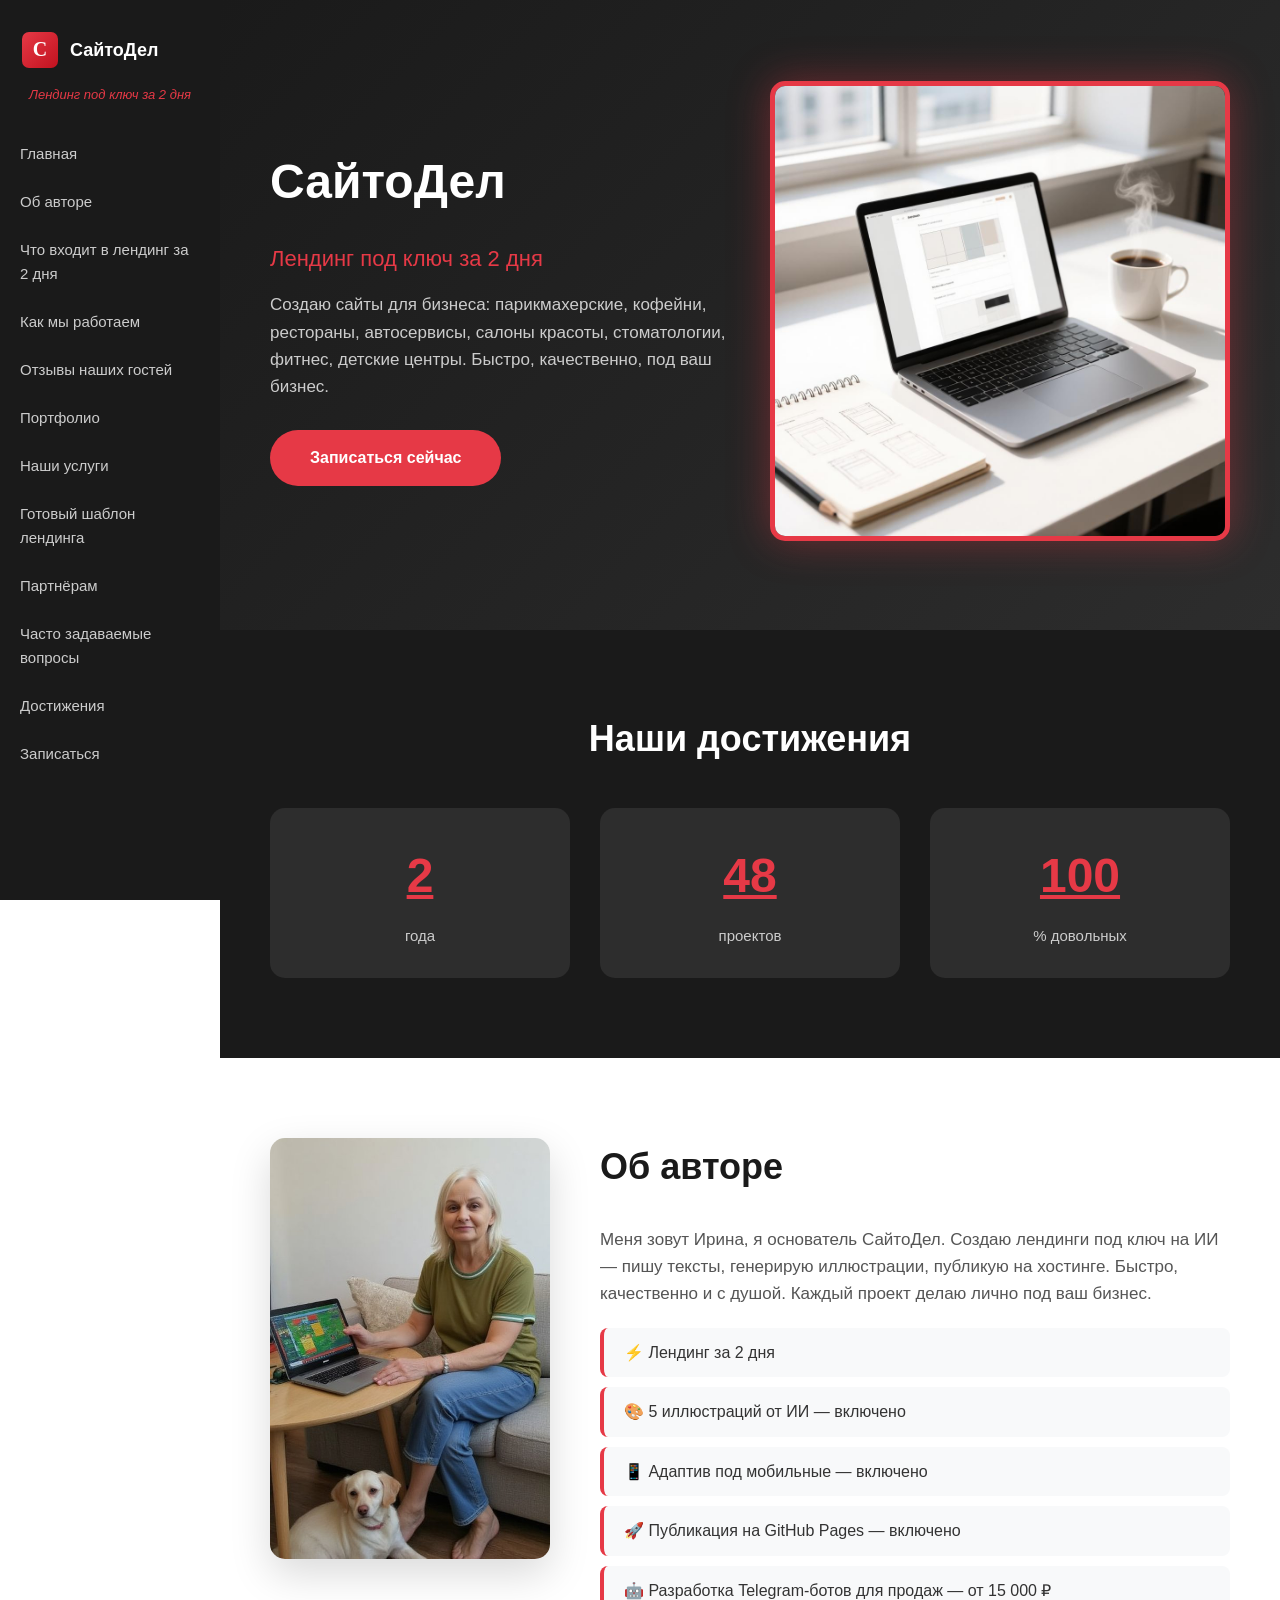
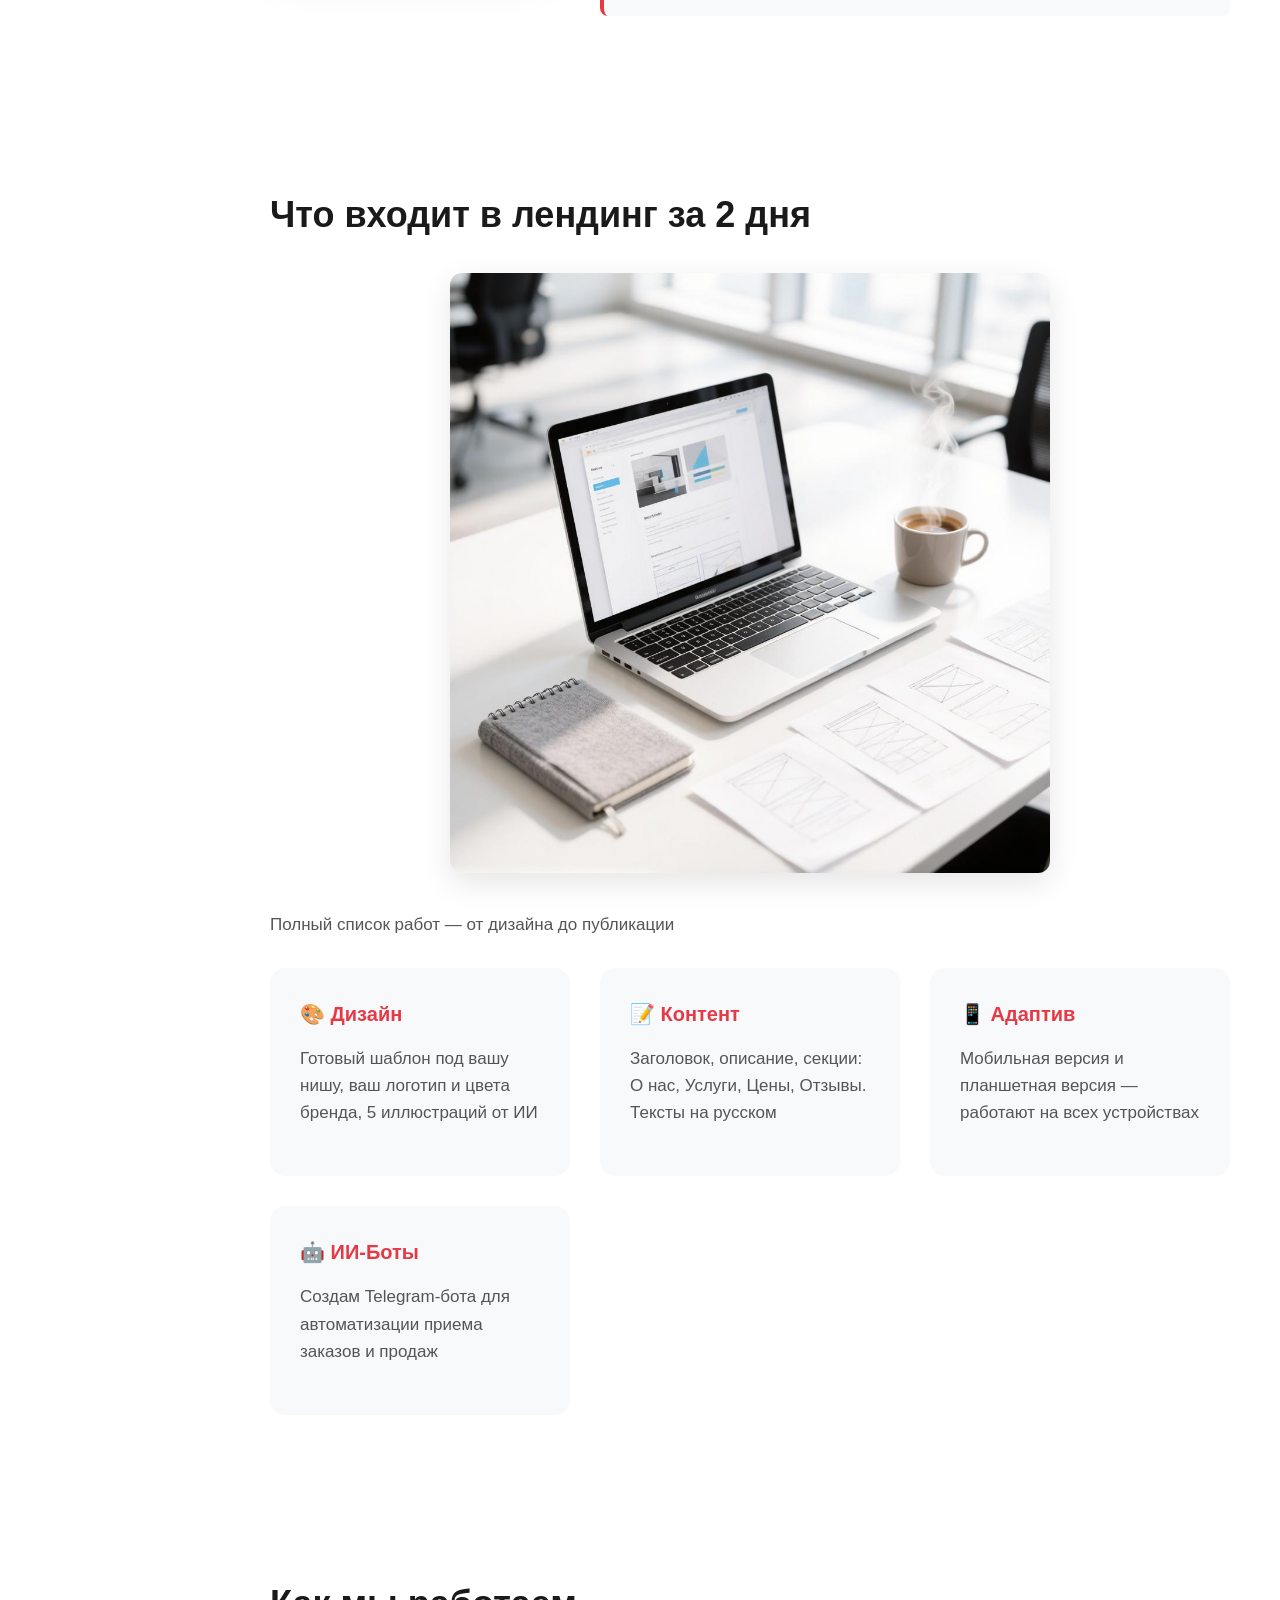
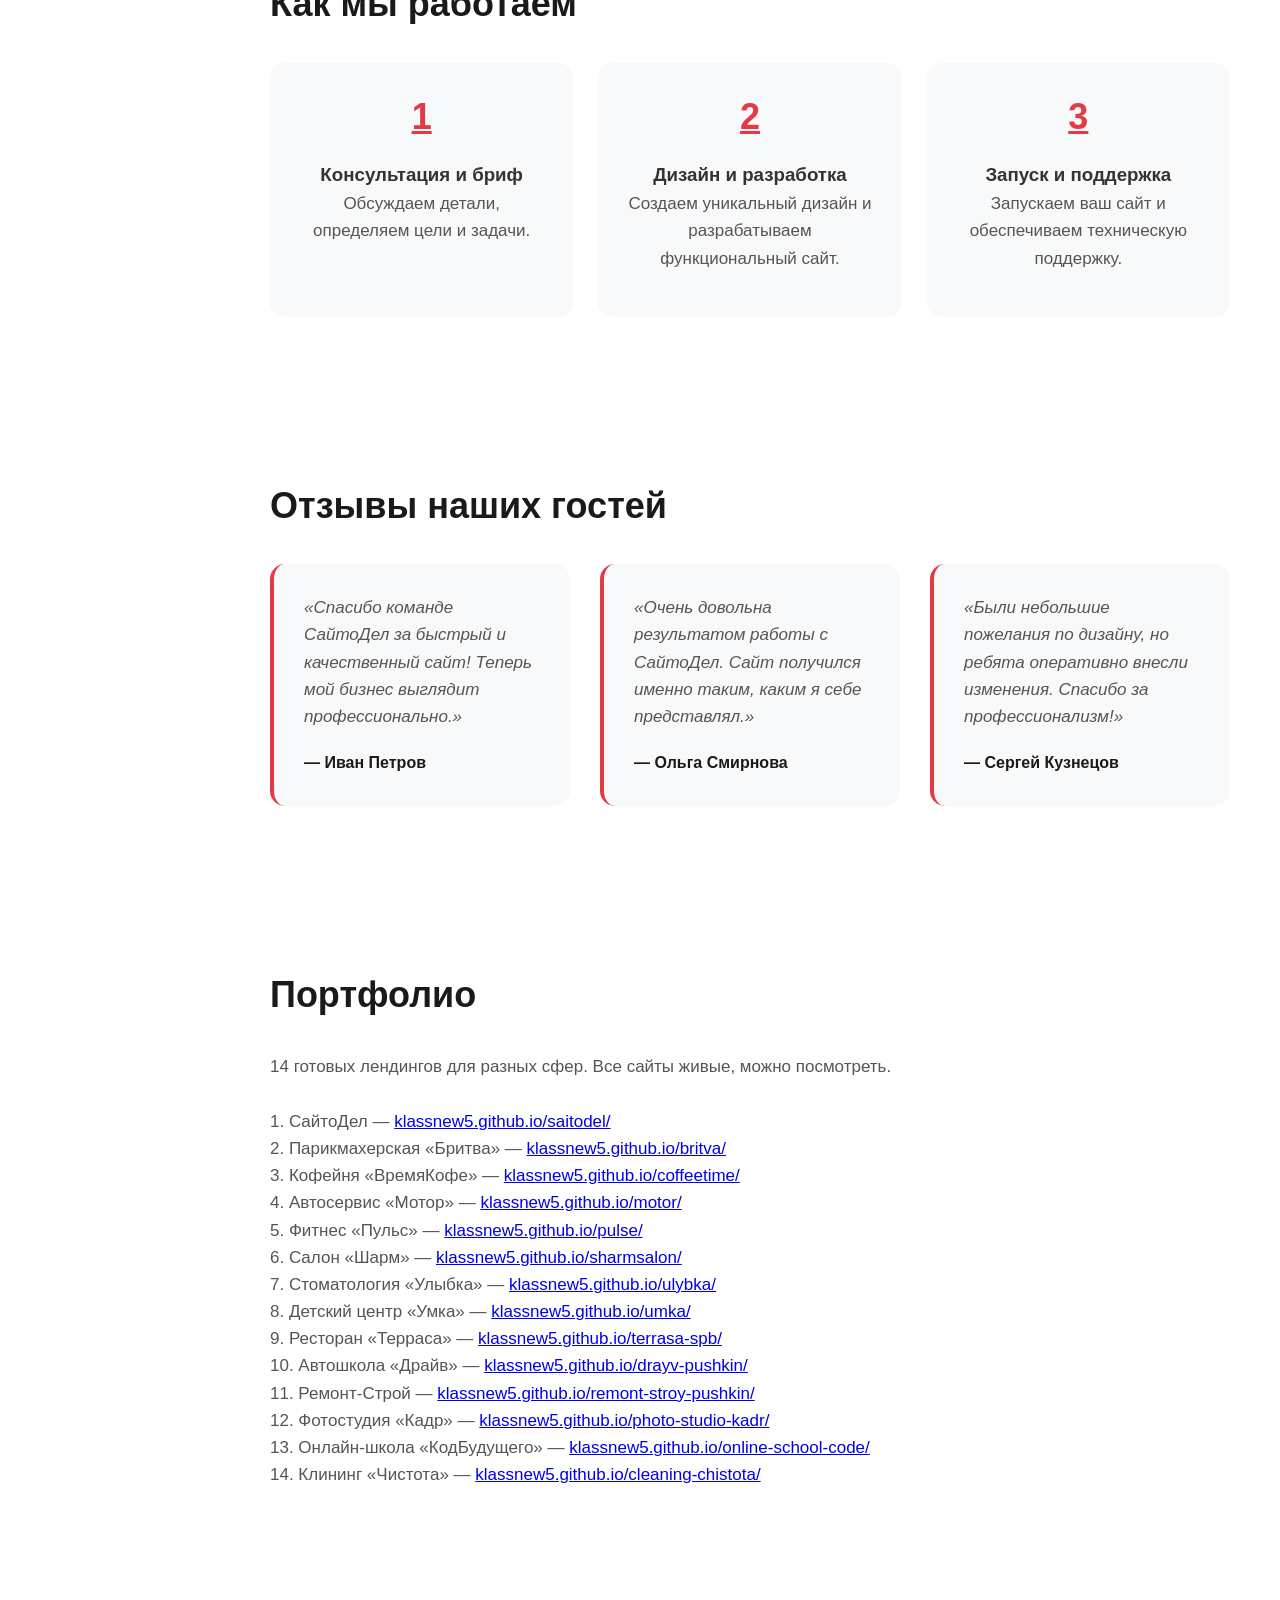
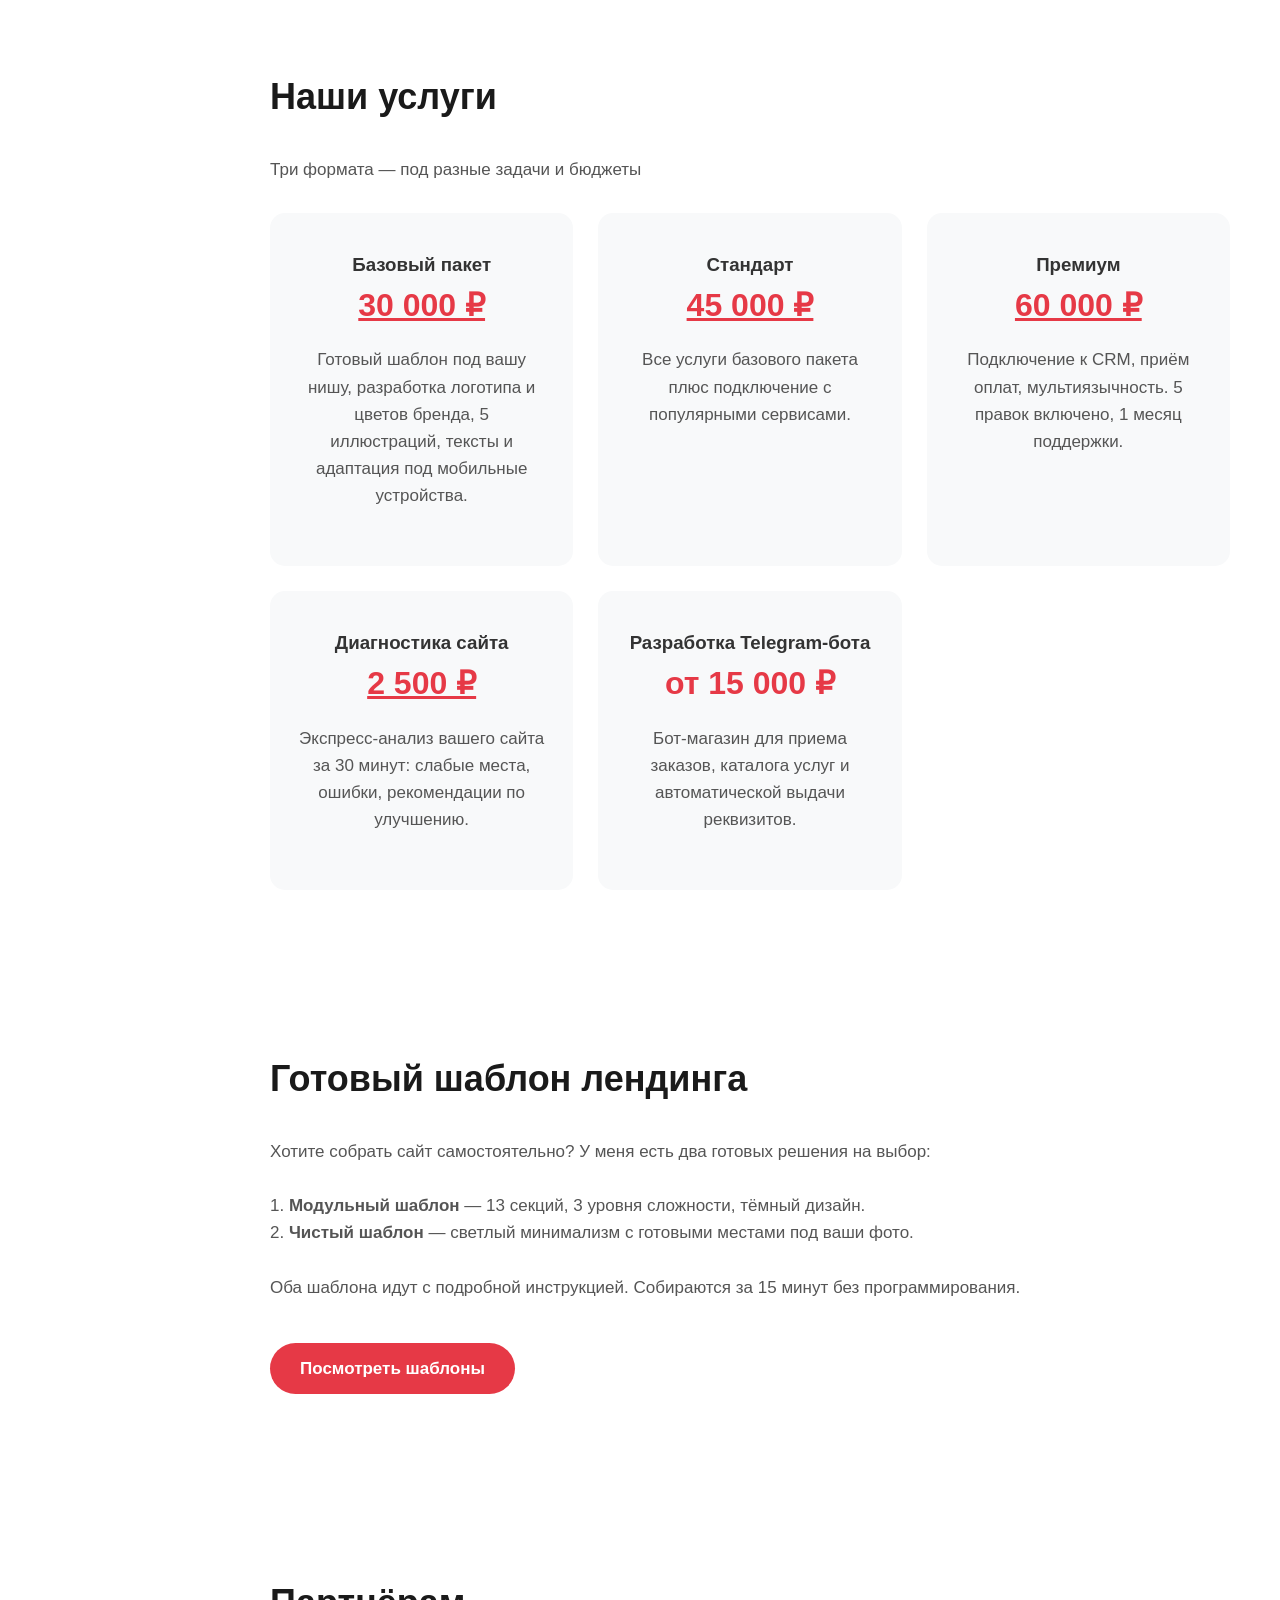
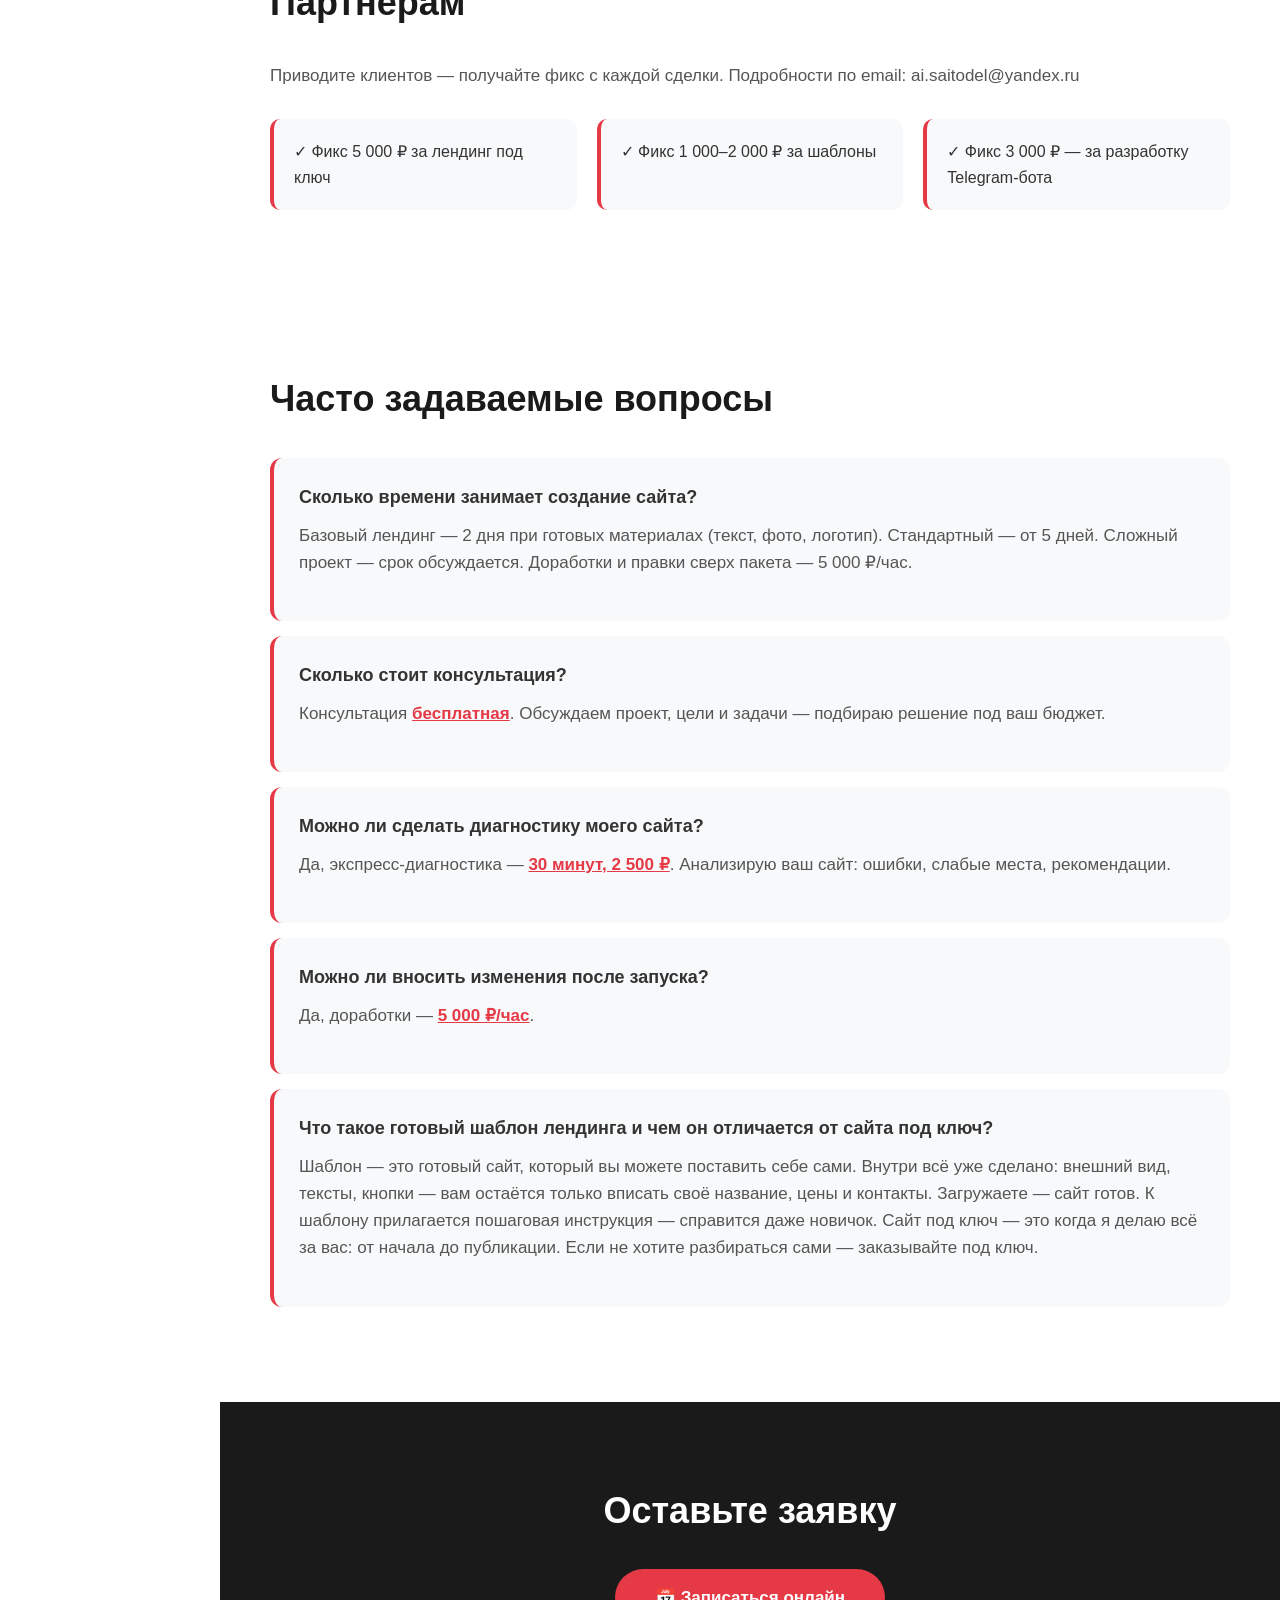
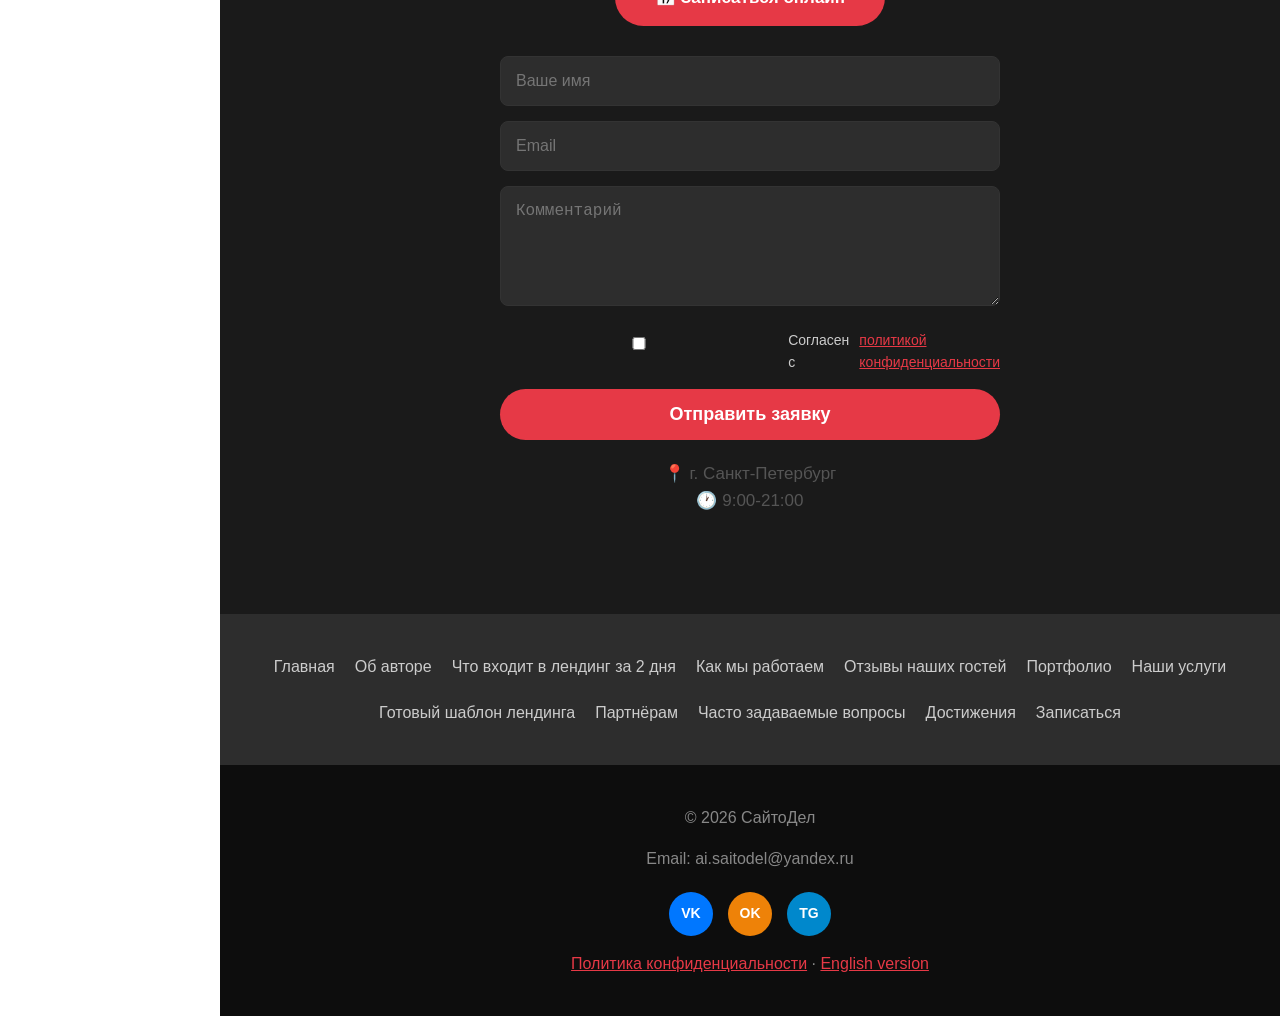
==== commit e64e9de2: "Добавлены цены на Telegram-ботов (клиентам и партнёрам)" ====
--- a/index.html
+++ b/index.html
@@ -59,11 +59,11 @@
 11. Ремонт-Строй — <a href="https://klassnew5.github.io/remont-stroy-pushkin/" target="_blank">klassnew5.github.io/remont-stroy-pushkin/</a><br>
 12. Фотостудия «Кадр» — <a href="https://klassnew5.github.io/photo-studio-kadr/" target="_blank">klassnew5.github.io/photo-studio-kadr/</a><br>
 13. Онлайн-школа «КодБудущего» — <a href="https://klassnew5.github.io/online-school-code/" target="_blank">klassnew5.github.io/online-school-code/</a><br>
-14. Клининг «Чистота» — <a href="https://klassnew5.github.io/cleaning-chistota/" target="_blank">klassnew5.github.io/cleaning-chistota/</a></p></div></section><section id="pricing" class="section"><div class="section-content"><h2>Наши услуги</h2><p>Три формата — под разные задачи и бюджеты</p><div class="pricing-grid"><div class="price-card"><h3>Базовый пакет</h3><div class="price"><span class="highlight">30 000 ₽</span></div><p>Готовый шаблон под вашу нишу, разработка логотипа и цветов бренда, 5 иллюстраций, тексты и адаптация под мобильные устройства.</p></div><div class="price-card"><h3>Стандарт</h3><div class="price"><span class="highlight">45 000 ₽</span></div><p>Все услуги базового пакета плюс подключение с популярными сервисами.</p></div><div class="price-card"><h3>Премиум</h3><div class="price"><span class="highlight">60 000 ₽</span></div><p>Подключение к CRM, приём оплат, мультиязычность. 5 правок включено, 1 месяц поддержки.</p></div><div class="price-card"><h3>Диагностика сайта</h3><div class="price"><span class="highlight">2 500 ₽</span></div><p>Экспресс-анализ вашего сайта за 30 минут: слабые места, ошибки, рекомендации по улучшению.</p></div></div></div></section><section id="template" class="section"><div class="section-content"><h2>Готовый шаблон лендинга</h2><p>Хотите собрать сайт самостоятельно? У меня есть два готовых решения на выбор:<br><br>
+14. Клининг «Чистота» — <a href="https://klassnew5.github.io/cleaning-chistota/" target="_blank">klassnew5.github.io/cleaning-chistota/</a></p></div></section><section id="pricing" class="section"><div class="section-content"><h2>Наши услуги</h2><p>Три формата — под разные задачи и бюджеты</p><div class="pricing-grid"><div class="price-card"><h3>Базовый пакет</h3><div class="price"><span class="highlight">30 000 ₽</span></div><p>Готовый шаблон под вашу нишу, разработка логотипа и цветов бренда, 5 иллюстраций, тексты и адаптация под мобильные устройства.</p></div><div class="price-card"><h3>Стандарт</h3><div class="price"><span class="highlight">45 000 ₽</span></div><p>Все услуги базового пакета плюс подключение с популярными сервисами.</p></div><div class="price-card"><h3>Премиум</h3><div class="price"><span class="highlight">60 000 ₽</span></div><p>Подключение к CRM, приём оплат, мультиязычность. 5 правок включено, 1 месяц поддержки.</p></div><div class="price-card"><h3>Диагностика сайта</h3><div class="price"><span class="highlight">2 500 ₽</span></div><p>Экспресс-анализ вашего сайта за 30 минут: слабые места, ошибки, рекомендации по улучшению.</p></div><div class="price-card"><h3>Разработка Telegram-бота</h3><div class="price">от 15 000 ₽</div><p>Бот-магазин для приема заказов, каталога услуг и автоматической выдачи реквизитов.</p></div></div></div></section><section id="template" class="section"><div class="section-content"><h2>Готовый шаблон лендинга</h2><p>Хотите собрать сайт самостоятельно? У меня есть два готовых решения на выбор:<br><br>
         1. <b>Модульный шаблон</b> — 13 секций, 3 уровня сложности, тёмный дизайн.<br>
         2. <b>Чистый шаблон</b> — светлый минимализм с готовыми местами под ваши фото.<br><br>
         Оба шаблона идут с подробной инструкцией. Собираются за 15 минут без программирования.<br><br>
-        <a href="https://klassnew5.github.io/saitodel-templates/" target="_blank" style="display: inline-block; margin-top: 15px; padding: 12px 30px; background: #e63946; color: #fff; border-radius: 30px; font-weight: bold; text-decoration: none;">Посмотреть шаблоны</a></p></div></section><section id="partnership" class="section"><div class="section-content"><h2>Партнёрам</h2><p>Приводите клиентов — получайте фикс с каждой сделки. Подробности по email: ai.saitodel@yandex.ru</p><ul class="features"><li>✓ Фикс 5 000 ₽ за лендинг под ключ</li><li>✓ Фикс 1 000–2 000 ₽ за шаблоны</li></ul></div></section><section id="faq" class="section"><div class="section-content"><h2>Часто задаваемые вопросы</h2><p></p><div class="faq-list"><div class="faq-item"><h3>Сколько времени занимает создание сайта?</h3><p>Базовый лендинг — 2 дня при готовых материалах (текст, фото, логотип). Стандартный — от 5 дней. Сложный проект — срок обсуждается. Доработки и правки сверх пакета — 5 000 ₽/час.</p></div><div class="faq-item"><h3>Сколько стоит консультация?</h3><p>Консультация <span class="highlight">бесплатная</span>. Обсуждаем проект, цели и задачи — подбираю решение под ваш бюджет.</p></div><div class="faq-item"><h3>Можно ли сделать диагностику моего сайта?</h3><p>Да, экспресс-диагностика — <span class="highlight">30 минут, 2 500 ₽</span>. Анализирую ваш сайт: ошибки, слабые места, рекомендации.</p></div><div class="faq-item"><h3>Можно ли вносить изменения после запуска?</h3><p>Да, доработки — <span class="highlight">5 000 ₽/час</span>.</p></div><div class="faq-item"><h3>Что такое готовый шаблон лендинга и чем он отличается от сайта под ключ?</h3><p>Шаблон — это готовый сайт, который вы можете поставить себе сами. Внутри всё уже сделано: внешний вид, тексты, кнопки — вам остаётся только вписать своё название, цены и контакты. Загружаете — сайт готов. К шаблону прилагается пошаговая инструкция — справится даже новичок. Сайт под ключ — это когда я делаю всё за вас: от начала до публикации. Если не хотите разбираться сами — заказывайте под ключ.</p></div></div></div></section>
+        <a href="https://klassnew5.github.io/saitodel-templates/" target="_blank" style="display: inline-block; margin-top: 15px; padding: 12px 30px; background: #e63946; color: #fff; border-radius: 30px; font-weight: bold; text-decoration: none;">Посмотреть шаблоны</a></p></div></section><section id="partnership" class="section"><div class="section-content"><h2>Партнёрам</h2><p>Приводите клиентов — получайте фикс с каждой сделки. Подробности по email: ai.saitodel@yandex.ru</p><ul class="features"><li>✓ Фикс 5 000 ₽ за лендинг под ключ</li><li>✓ Фикс 1 000–2 000 ₽ за шаблоны</li><li>✓ Фикс 3 000 ₽ — за разработку Telegram-бота</li></ul></div></section><section id="faq" class="section"><div class="section-content"><h2>Часто задаваемые вопросы</h2><p></p><div class="faq-list"><div class="faq-item"><h3>Сколько времени занимает создание сайта?</h3><p>Базовый лендинг — 2 дня при готовых материалах (текст, фото, логотип). Стандартный — от 5 дней. Сложный проект — срок обсуждается. Доработки и правки сверх пакета — 5 000 ₽/час.</p></div><div class="faq-item"><h3>Сколько стоит консультация?</h3><p>Консультация <span class="highlight">бесплатная</span>. Обсуждаем проект, цели и задачи — подбираю решение под ваш бюджет.</p></div><div class="faq-item"><h3>Можно ли сделать диагностику моего сайта?</h3><p>Да, экспресс-диагностика — <span class="highlight">30 минут, 2 500 ₽</span>. Анализирую ваш сайт: ошибки, слабые места, рекомендации.</p></div><div class="faq-item"><h3>Можно ли вносить изменения после запуска?</h3><p>Да, доработки — <span class="highlight">5 000 ₽/час</span>.</p></div><div class="faq-item"><h3>Что такое готовый шаблон лендинга и чем он отличается от сайта под ключ?</h3><p>Шаблон — это готовый сайт, который вы можете поставить себе сами. Внутри всё уже сделано: внешний вид, тексты, кнопки — вам остаётся только вписать своё название, цены и контакты. Загружаете — сайт готов. К шаблону прилагается пошаговая инструкция — справится даже новичок. Сайт под ключ — это когда я делаю всё за вас: от начала до публикации. Если не хотите разбираться сами — заказывайте под ключ.</p></div></div></div></section>
 
 
 <section id="contact" class="section contact">
